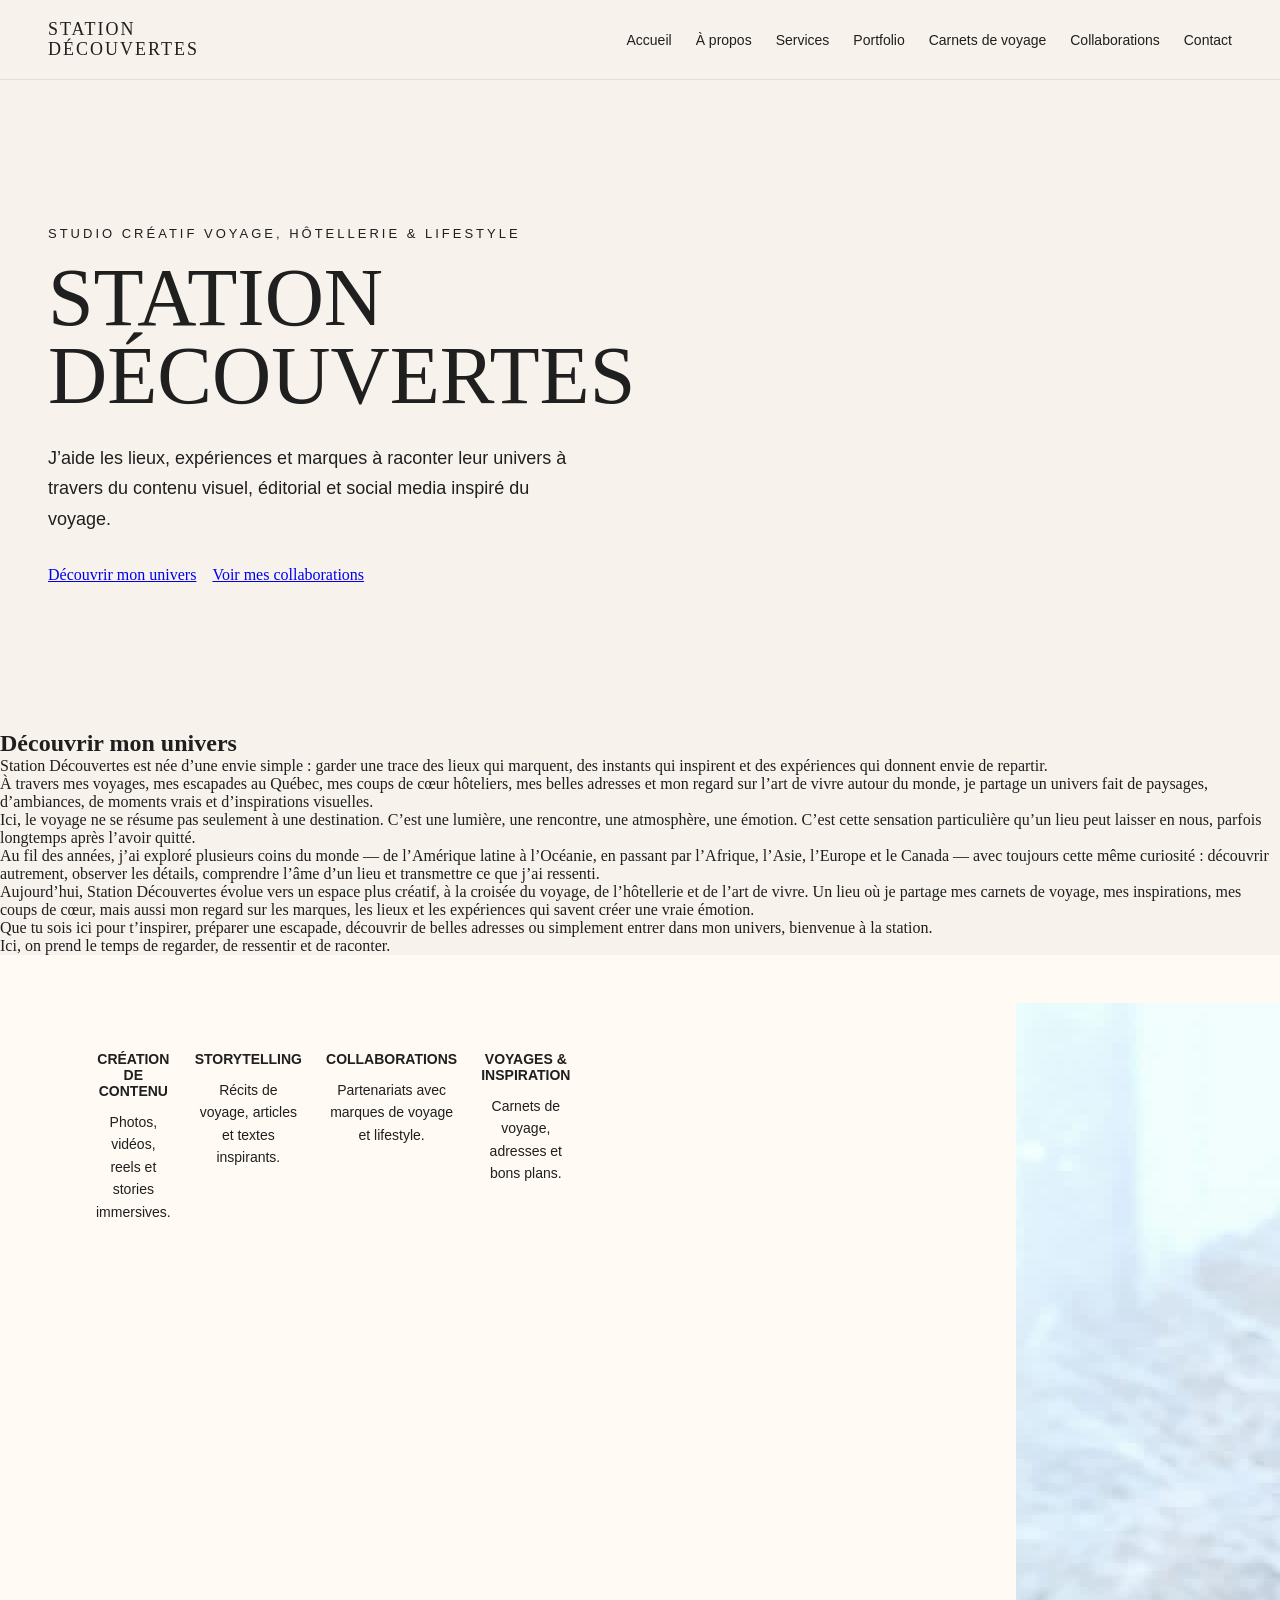
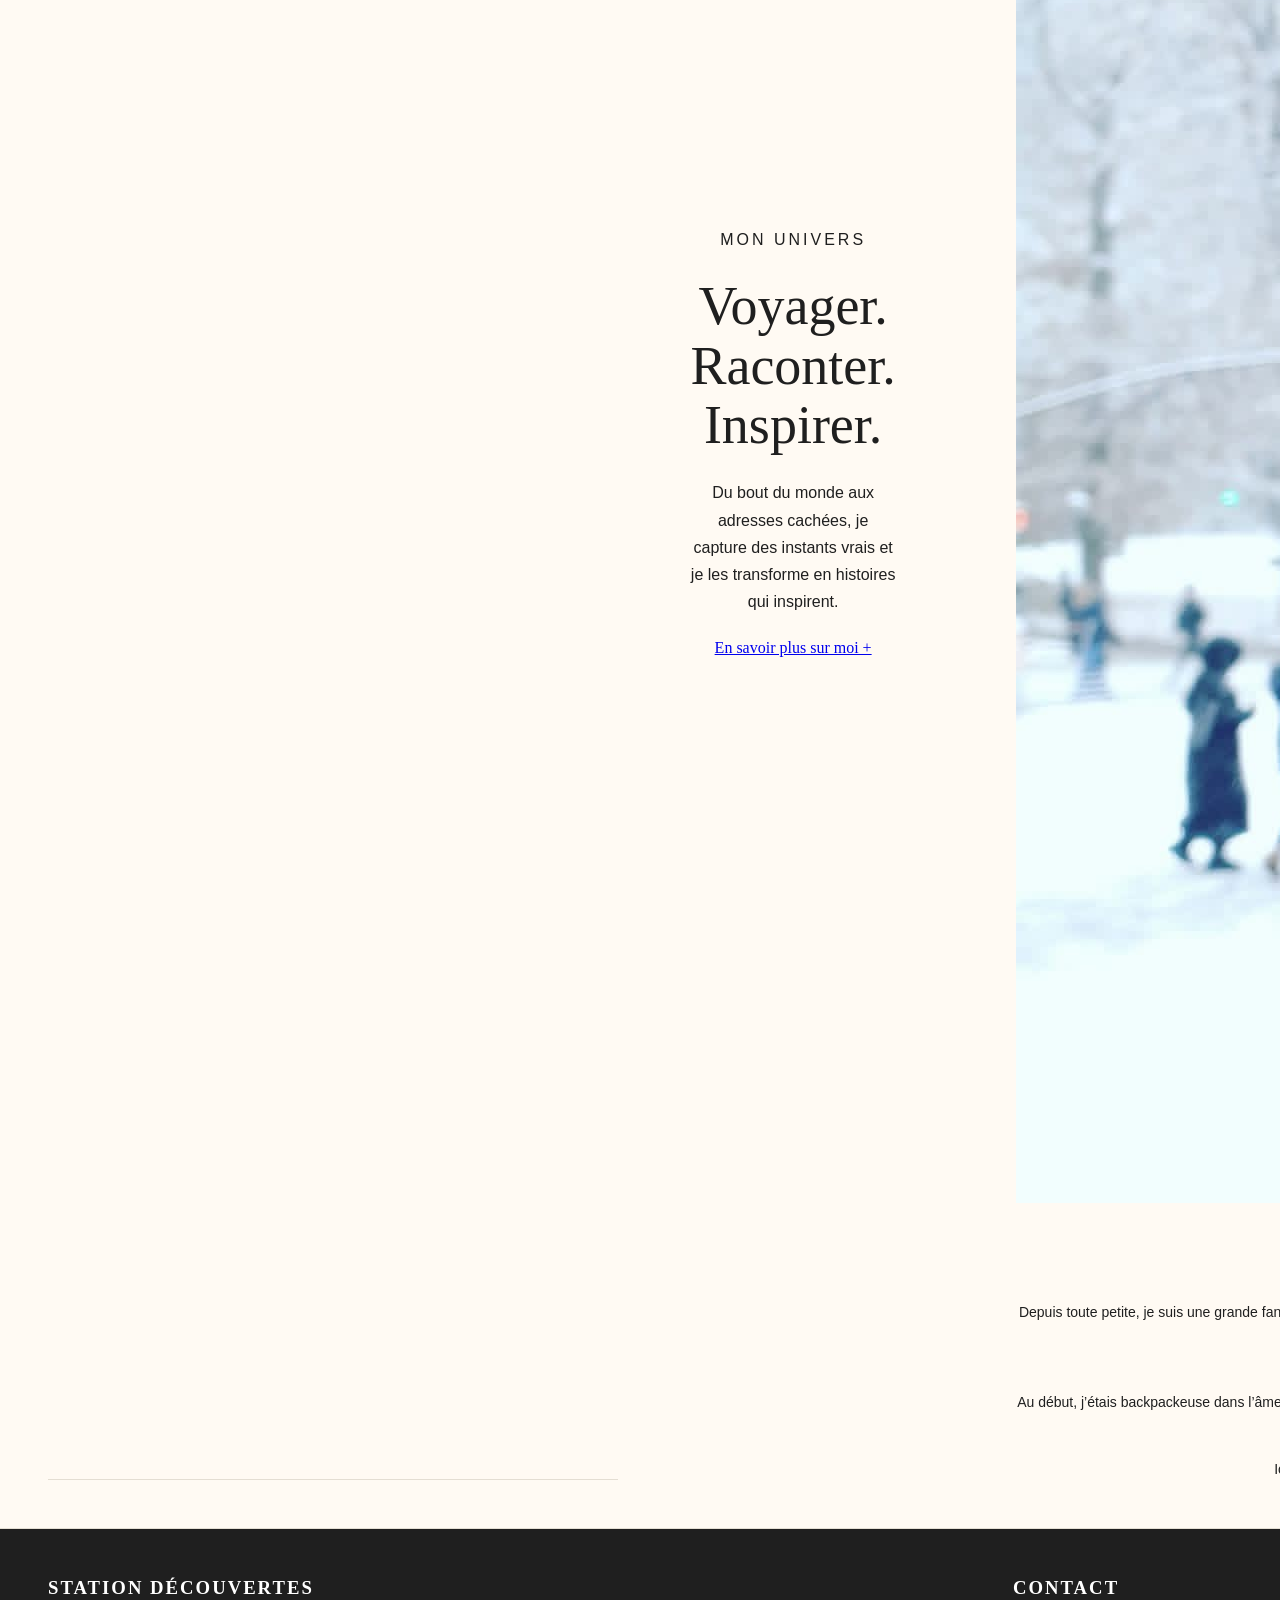
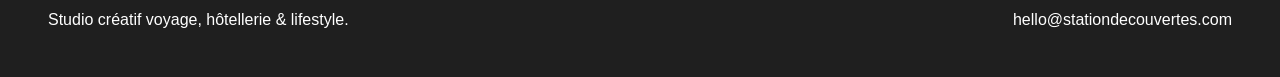
==== index.html @ da82ad8a "Update button link to 'Découvrir mon univers' correctif des boutons Découvrir mon univers" ====
<!DOCTYPE html>
<html lang="fr">
<head>
  <meta charset="UTF-8" />
  <meta name="viewport" content="width=device-width, initial-scale=1.0" />
  <title>Station Découvertes</title>
  <link rel="stylesheet" href="style.css" />
</head>

<body>
  <header class="header">
    <div class="logo">STATION<br>DÉCOUVERTES</div>

    <nav class="nav">
      <a href="#">Accueil</a>
      <a href="#">À propos</a>
      <a href="#">Services</a>
      <a href="#">Portfolio</a>
      <a href="#">Carnets de voyage</a>
      <a href="#">Collaborations</a>
      <a href="#">Contact</a>
    </nav>
  </header>

  <main>
    <section class="hero">
      <div class="hero-text">
        <p class="label">Studio créatif voyage, hôtellerie & lifestyle</p>
        <h1>Station Découvertes</h1>
        <p class="intro">
          J’aide les lieux, expériences et marques à raconter leur univers
          à travers du contenu visuel, éditorial et social media inspiré du voyage.
        </p>

        <div class="buttons">
          <a href="#en-savoir-plus" class="BTN Dark">Découvrir mon univers</a>
          <a href="#collaborations" class="Lumière BTN">Voir mes collaborations</a>
        </div>
      </div>
    </section>
</section>

<section id="univers" class="univers">
  <h2>Découvrir mon univers</h2>

  <p>
    Station Découvertes est née d’une envie simple : garder une trace des lieux qui marquent,
    des instants qui inspirent et des expériences qui donnent envie de repartir.
  </p>

  <p>
    À travers mes voyages, mes escapades au Québec, mes coups de cœur hôteliers, mes belles
    adresses et mon regard sur l’art de vivre autour du monde, je partage un univers fait de
    paysages, d’ambiances, de moments vrais et d’inspirations visuelles.
  </p>

  <p>
    Ici, le voyage ne se résume pas seulement à une destination. C’est une lumière, une rencontre,
    une atmosphère, une émotion. C’est cette sensation particulière qu’un lieu peut laisser en nous,
    parfois longtemps après l’avoir quitté.
  </p>

  <p>
    Au fil des années, j’ai exploré plusieurs coins du monde — de l’Amérique latine à l’Océanie,
    en passant par l’Afrique, l’Asie, l’Europe et le Canada — avec toujours cette même curiosité :
    découvrir autrement, observer les détails, comprendre l’âme d’un lieu et transmettre ce que
    j’ai ressenti.
  </p>

  <p>
    Aujourd’hui, Station Découvertes évolue vers un espace plus créatif, à la croisée du voyage,
    de l’hôtellerie et de l’art de vivre. Un lieu où je partage mes carnets de voyage, mes inspirations,
    mes coups de cœur, mais aussi mon regard sur les marques, les lieux et les expériences qui savent
    créer une vraie émotion.
  </p>

  <p>
    Que tu sois ici pour t’inspirer, préparer une escapade, découvrir de belles adresses ou simplement
    entrer dans mon univers, bienvenue à la station.
  </p>

  <p>
    Ici, on prend le temps de regarder, de ressentir et de raconter.
  </p>
</section>

<section class="icons">
    <section class="icons">
      <div>
        <h3>Création de contenu</h3>
        <p>Photos, vidéos, reels et stories immersives.</p>
      </div>

      <div>
        <h3>Storytelling</h3>
        <p>Récits de voyage, articles et textes inspirants.</p>
      </div>

      <div>
        <h3>Collaborations</h3>
        <p>Partenariats avec marques de voyage et lifestyle.</p>
      </div>

      <div>
        <h3>Voyages & inspiration</h3>
        <p>Carnets de voyage, adresses et bons plans.</p>
      </div>
    </section>

    <section class="about">
      <div class="about-text">
        <p class="label">Mon univers</p>
        <h2>Voyager.<br>Raconter.<br>Inspirer.</h2>
        <p>
          Du bout du monde aux adresses cachées, je capture des instants vrais
          et je les transforme en histoires qui inspirent.
        </p>
        <a href="#en-savoir-plus" class="liaison-textuelle">En savoir plus sur moi +</a>
      </div>

      <div class="about-image"></div>
    </section>
<section id="en-savoir-plus" class="section-en-savoir-plus">
  <div class="contenu-en-savoir-plus">

    <div class="photo-en-savoir-plus">
      <img src="monunivers-srija.jpg" alt="Portrait de Srija">
    </div>

    <div class="texte-en-savoir-plus">
      <h2>En savoir plus sur moi</h2>

    <p>Derrière Station Découvertes, il y a moi : Srija.</p>

    <p>J’ai toujours eu envie de découvrir, de voyager et de rencontrer de nouvelles personnes. Cette curiosité a pris une vraie place dans ma vie avec mon premier grand voyage seule.</p>

    <p>À la base, je voulais partir pour apprendre à parler anglais. Puis, en 2010, j’ai découvert l’existence du PVT. Parmi les pays qui l’offraient, il y avait la Nouvelle-Zélande. Et là, mon choix a été évident.</p>

    <p>Depuis toute petite, je suis une grande fan du Seigneur des Anneaux. J’ai toujours été fascinée par cet univers, son histoire, ses paysages et cette impression d’évasion qu’il procure. Encore aujourd’hui, cette fascination fait partie de moi. Savoir qu’une partie de cet univers avait été tournée en Nouvelle-Zélande a suffi à me convaincre : je voulais partir là-bas.</p>

    <p>Je suis donc partie sans trop me poser de questions, sans vraiment réaliser la distance, ni tout ce que ce voyage allait déclencher.</p>

    <p>C’est à partir de là que ma soif de voyage a réellement commencé.</p>

    <p>Au début, j’étais backpackeuse dans l’âme, à 10 000 %. Je voulais partir loin, bouger, explorer, vivre simplement, rencontrer du monde et découvrir le plus possible. Avec les années, ma façon de voyager a évolué. J’ai commencé à chercher davantage les belles adresses, les hébergements avec du charme, les endroits où bien manger, les lieux qui ont une atmosphère particulière et les expériences qui rendent un voyage encore plus mémorable.</p>

    <p>Station Découvertes est né de cette évolution : l’envie de partager mes voyages, mes coups de cœur, mes bonnes adresses et mon regard sur les lieux que je découvre.</p>

    <p>Ici, je raconte une façon de voyager qui mélange curiosité, authenticité et esthétique — entre l’esprit libre de la backpackeuse que j’étais, et l’envie d’aujourd’hui de découvrir des endroits qui ont du caractère.</p>
 </div>
  </div>
</section>
    <section class="destinations">
      <p class="label center">Destinations à la une</p>

      <div class="cards">
        <article class="card">
          <h3>Marrakech</h3>
          <p>Carnet de voyage</p>
        </article>

        <article class="card">
          <h3>Côte Amalfitaine</h3>
          <p>Guide & bonnes adresses</p>
        </article>

        <article class="card">
          <h3>Cappadoce</h3>
          <p>Expériences & conseils</p>
        </article>

        <article class="card">
          <h3>Bali</h3>
          <p>Lieux & adresses</p>
        </article>
      </div>

      <div class="center">
        <a href="#" class="btn dark">Voir tous les articles</a>
      </div>
    </section>
  </main>

  <footer class="footer">
    <div>
      <h3>Station Découvertes</h3>
      <p>Studio créatif voyage, hôtellerie & lifestyle.</p>
    </div>

    <div>
      <h3>Contact</h3>
      <p>hello@stationdecouvertes.com</p>
    </div>
  </footer>
</body>
</html>
---- style.css ----
* {
  margin: 0;
  padding: 0;
  box-sizing: border-box;
}

body {
  font-family: "Georgia", serif;
  background: #f7f3ec;
  color: #1f1f1f;
}

.header {
  height: 80px;
  padding: 0 48px;
  display: flex;
  justify-content: space-between;
  align-items: center;
  background: #f7f3ec;
  border-bottom: 1px solid #e4ded3;
}

.logo {
  font-size: 18px;
  letter-spacing: 2px;
  line-height: 1.1;
  text-transform: uppercase;
}

.nav {
  display: flex;
  gap: 24px;
  font-family: Arial, sans-serif;
  font-size: 14px;
}

.nav a {
  color: #1f1f1f;
  text-decoration: none;
}

.hero {
  min-height: 650px;
  display: flex;
  align-items: center;
  padding: 80px 48px;
  background:
    linear-gradient(to right, rgba(247,243,236,0.98) 0%, rgba(247,243,236,0.85) 38%, rgba(247,243,236,0.15) 70%),
    url("https://images.unsplash.com/photo-1528127269322-539801943592?auto=format&fit=crop&w=1800&q=80");
  background-size: cover;
  background-position: center;
}

.hero-text {
  max-width: 620px;
}

.label {
  font-family: Arial, sans-serif;
  text-transform: uppercase;
  letter-spacing: 3px;
  font-size: 13px;
  margin-bottom: 18px;
}

h1 {
  font-size: 82px;
  line-height: 0.95;
  font-weight: 400;
  margin-bottom: 28px;
  text-transform: uppercase;
}

.intro {
  font-family: Arial, sans-serif;
  font-size: 18px;
  line-height: 1.7;
  max-width: 520px;
  margin-bottom: 32px;
}

.buttons {
  display: flex;
  gap: 16px;
  flex-wrap: wrap;
}

.btn {
  display: inline-block;
  padding: 16px 28px;
  font-family: Arial, sans-serif;
  font-size: 13px;
  letter-spacing: 1px;
  text-transform: uppercase;
  text-decoration: none;
}

.btn.dark {
  background: #1f1f1f;
  color: white;
}

.btn.light {
  background: #f7f3ec;
  color: #1f1f1f;
  border: 1px solid #1f1f1f;
}

.icons {
  display: grid;
  grid-template-columns: repeat(4, 1fr);
  gap: 24px;
  padding: 48px;
  background: #fffaf3;
  text-align: center;
  border-bottom: 1px solid #e4ded3;
}

.icons h3 {
  font-family: Arial, sans-serif;
  font-size: 14px;
  text-transform: uppercase;
  margin-bottom: 12px;
}

.icons p {
  font-family: Arial, sans-serif;
  font-size: 14px;
  line-height: 1.6;
}

.about {
  display: grid;
  grid-template-columns: 1fr 1.4fr;
  gap: 48px;
  padding: 80px 48px;
  align-items: center;
}

.about h2 {
  font-size: 54px;
  font-weight: 400;
  line-height: 1.1;
  margin-bottom: 24px;
}

.about p {
  font-family: Arial, sans-serif;
  font-size: 16px;
  line-height: 1.7;
  margin-bottom: 24px;
}

.text-link {
  font-family: Arial, sans-serif;
  color: #1f1f1f;
  text-transform: uppercase;
  font-size: 13px;
  letter-spacing: 1px;
}

.about-image {
  min-height: 360px;
  background: url("https://images.unsplash.com/photo-1500530855697-b586d89ba3ee?auto=format&fit=crop&w=1400&q=80");
  background-size: cover;
  background-position: center;
}

.destinations {
  padding: 70px 48px;
  background: #f7f3ec;
}

.center {
  text-align: center;
}

.cards {
  display: grid;
  grid-template-columns: repeat(4, 1fr);
  gap: 22px;
  margin: 30px 0 40px;
}

.card {
  min-height: 220px;
  padding: 24px;
  display: flex;
  flex-direction: column;
  justify-content: end;
  color: white;
  background:
    linear-gradient(to top, rgba(0,0,0,0.55), rgba(0,0,0,0.05)),
    url("https://images.unsplash.com/photo-1516483638261-f4dbaf036963?auto=format&fit=crop&w=800&q=80");
  background-size: cover;
  background-position: center;
}

.card h3 {
  font-family: Arial, sans-serif;
  text-transform: uppercase;
  font-size: 18px;
  margin-bottom: 6px;
}

.card p {
  font-family: Arial, sans-serif;
  font-size: 14px;
}

.footer {
  padding: 48px;
  display: flex;
  justify-content: space-between;
  background: #1f1f1f;
  color: white;
}

.footer h3 {
  text-transform: uppercase;
  letter-spacing: 2px;
  margin-bottom: 12px;
}

.footer p {
  font-family: Arial, sans-serif;
}

@media (max-width: 900px) {
  .header {
    padding: 24px;
    height: auto;
    flex-direction: column;
    gap: 20px;
  }

  .nav {
    flex-wrap: wrap;
    justify-content: center;
  }

  .hero {
    padding: 60px 24px;
  }

  h1 {
    font-size: 52px;
  }

  .icons,
  .about,
  .cards {
    grid-template-columns: 1fr;
  }

  .footer {
    flex-direction: column;
    gap: 24px;
  }

  .univers {
  max-width: 850px;
  margin: 0 auto;
  padding: 80px 24px;
  line-height: 1.8;
}

.univers h2 {
  text-align: center;
  margin-bottom: 32px;
}

.univers p {
  margin-bottom: 22px;
  font-size: 1.05rem;
}

.univers p:last-child {
  margin-bottom: 0;
  font-weight: 500;
}
  .section-en-savoir-plus {
  padding: 80px 10%;
  background-color: #f8f3ec;
}

.contenu-en-savoir-plus {
  max-width: 1100px;
  margin: 0 auto;
  display: flex;
  align-items: center;
  gap: 50px;
}

.photo-en-savoir-plus {
  flex: 1;
}

.photo-en-savoir-plus img {
  width: 100%;
  max-width: 380px;
  border-radius: 24px;
  object-fit: cover;
  display: block;
}

.texte-en-savoir-plus {
  flex: 2;
}

.texte-en-savoir-plus h2 {
  margin-bottom: 30px;
  font-size: 2rem;
}

.texte-en-savoir-plus p {
  margin-bottom: 18px;
  line-height: 1.8;
}

/* Version téléphone */
@media (max-width: 768px) {
  .contenu-en-savoir-plus {
    flex-direction: column;
    align-items: flex-start;
  }

  .photo-en-savoir-plus img {
    max-width: 100%;
  }
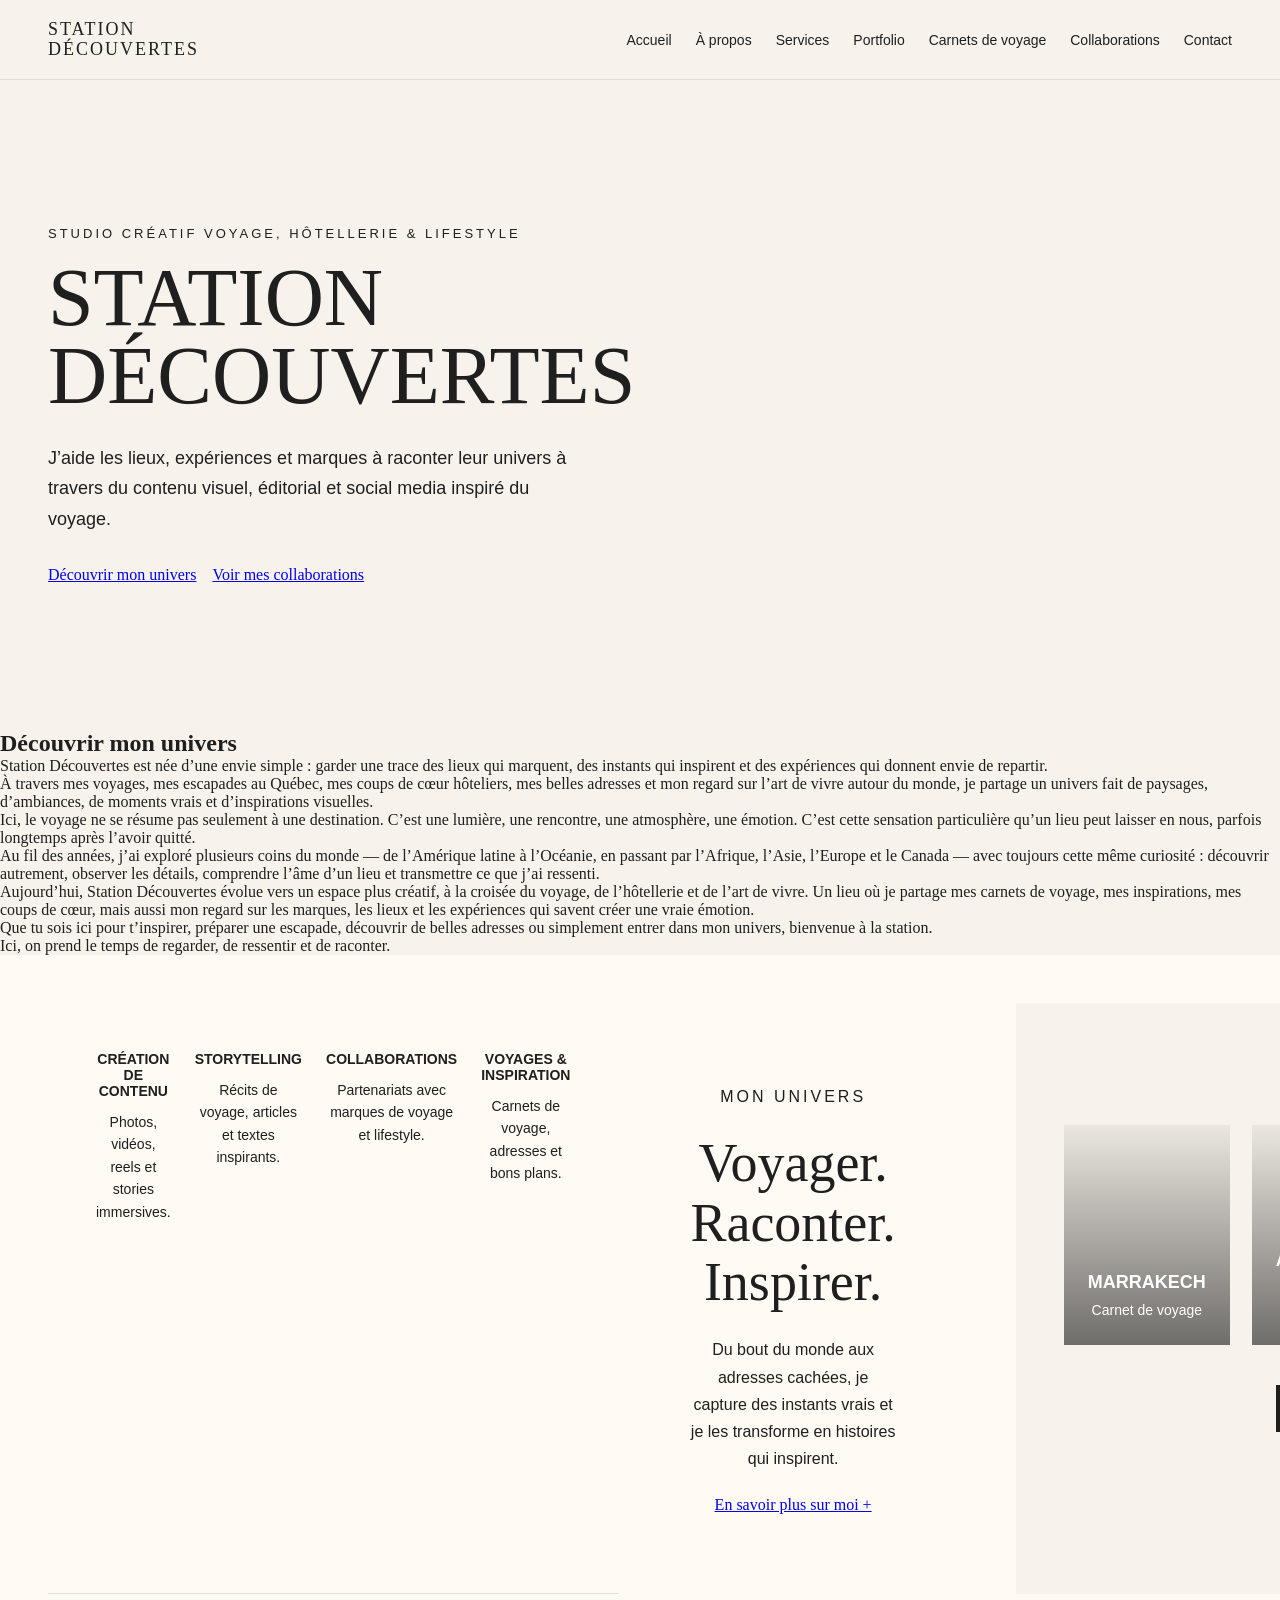
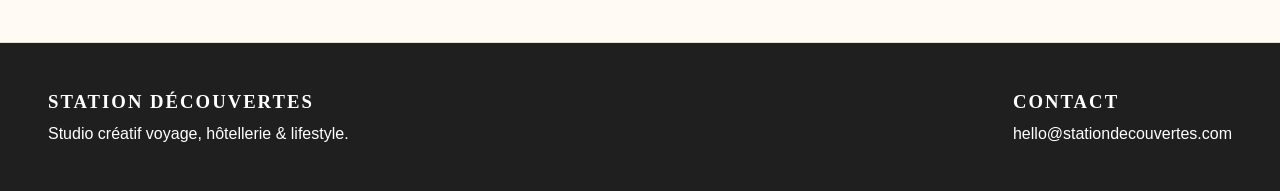
==== commit c8d65372: "Update index.html Réparation section en savoir plus sur moi" ====
--- a/index.html
+++ b/index.html
@@ -115,41 +115,12 @@
           Du bout du monde aux adresses cachées, je capture des instants vrais
           et je les transforme en histoires qui inspirent.
         </p>
-        <a href="#en-savoir-plus" class="liaison-textuelle">En savoir plus sur moi +</a>
+        <a href="en-savoir-plus.html" class="liaison-textuelle">En savoir plus sur moi +</a>
       </div>
 
       <div class="about-image"></div>
     </section>
-<section id="en-savoir-plus" class="section-en-savoir-plus">
-  <div class="contenu-en-savoir-plus">
 
-    <div class="photo-en-savoir-plus">
-      <img src="monunivers-srija.jpg" alt="Portrait de Srija">
-    </div>
-
-    <div class="texte-en-savoir-plus">
-      <h2>En savoir plus sur moi</h2>
-
-    <p>Derrière Station Découvertes, il y a moi : Srija.</p>
-
-    <p>J’ai toujours eu envie de découvrir, de voyager et de rencontrer de nouvelles personnes. Cette curiosité a pris une vraie place dans ma vie avec mon premier grand voyage seule.</p>
-
-    <p>À la base, je voulais partir pour apprendre à parler anglais. Puis, en 2010, j’ai découvert l’existence du PVT. Parmi les pays qui l’offraient, il y avait la Nouvelle-Zélande. Et là, mon choix a été évident.</p>
-
-    <p>Depuis toute petite, je suis une grande fan du Seigneur des Anneaux. J’ai toujours été fascinée par cet univers, son histoire, ses paysages et cette impression d’évasion qu’il procure. Encore aujourd’hui, cette fascination fait partie de moi. Savoir qu’une partie de cet univers avait été tournée en Nouvelle-Zélande a suffi à me convaincre : je voulais partir là-bas.</p>
-
-    <p>Je suis donc partie sans trop me poser de questions, sans vraiment réaliser la distance, ni tout ce que ce voyage allait déclencher.</p>
-
-    <p>C’est à partir de là que ma soif de voyage a réellement commencé.</p>
-
-    <p>Au début, j’étais backpackeuse dans l’âme, à 10 000 %. Je voulais partir loin, bouger, explorer, vivre simplement, rencontrer du monde et découvrir le plus possible. Avec les années, ma façon de voyager a évolué. J’ai commencé à chercher davantage les belles adresses, les hébergements avec du charme, les endroits où bien manger, les lieux qui ont une atmosphère particulière et les expériences qui rendent un voyage encore plus mémorable.</p>
-
-    <p>Station Découvertes est né de cette évolution : l’envie de partager mes voyages, mes coups de cœur, mes bonnes adresses et mon regard sur les lieux que je découvre.</p>
-
-    <p>Ici, je raconte une façon de voyager qui mélange curiosité, authenticité et esthétique — entre l’esprit libre de la backpackeuse que j’étais, et l’envie d’aujourd’hui de découvrir des endroits qui ont du caractère.</p>
- </div>
-  </div>
-</section>
     <section class="destinations">
       <p class="label center">Destinations à la une</p>
 
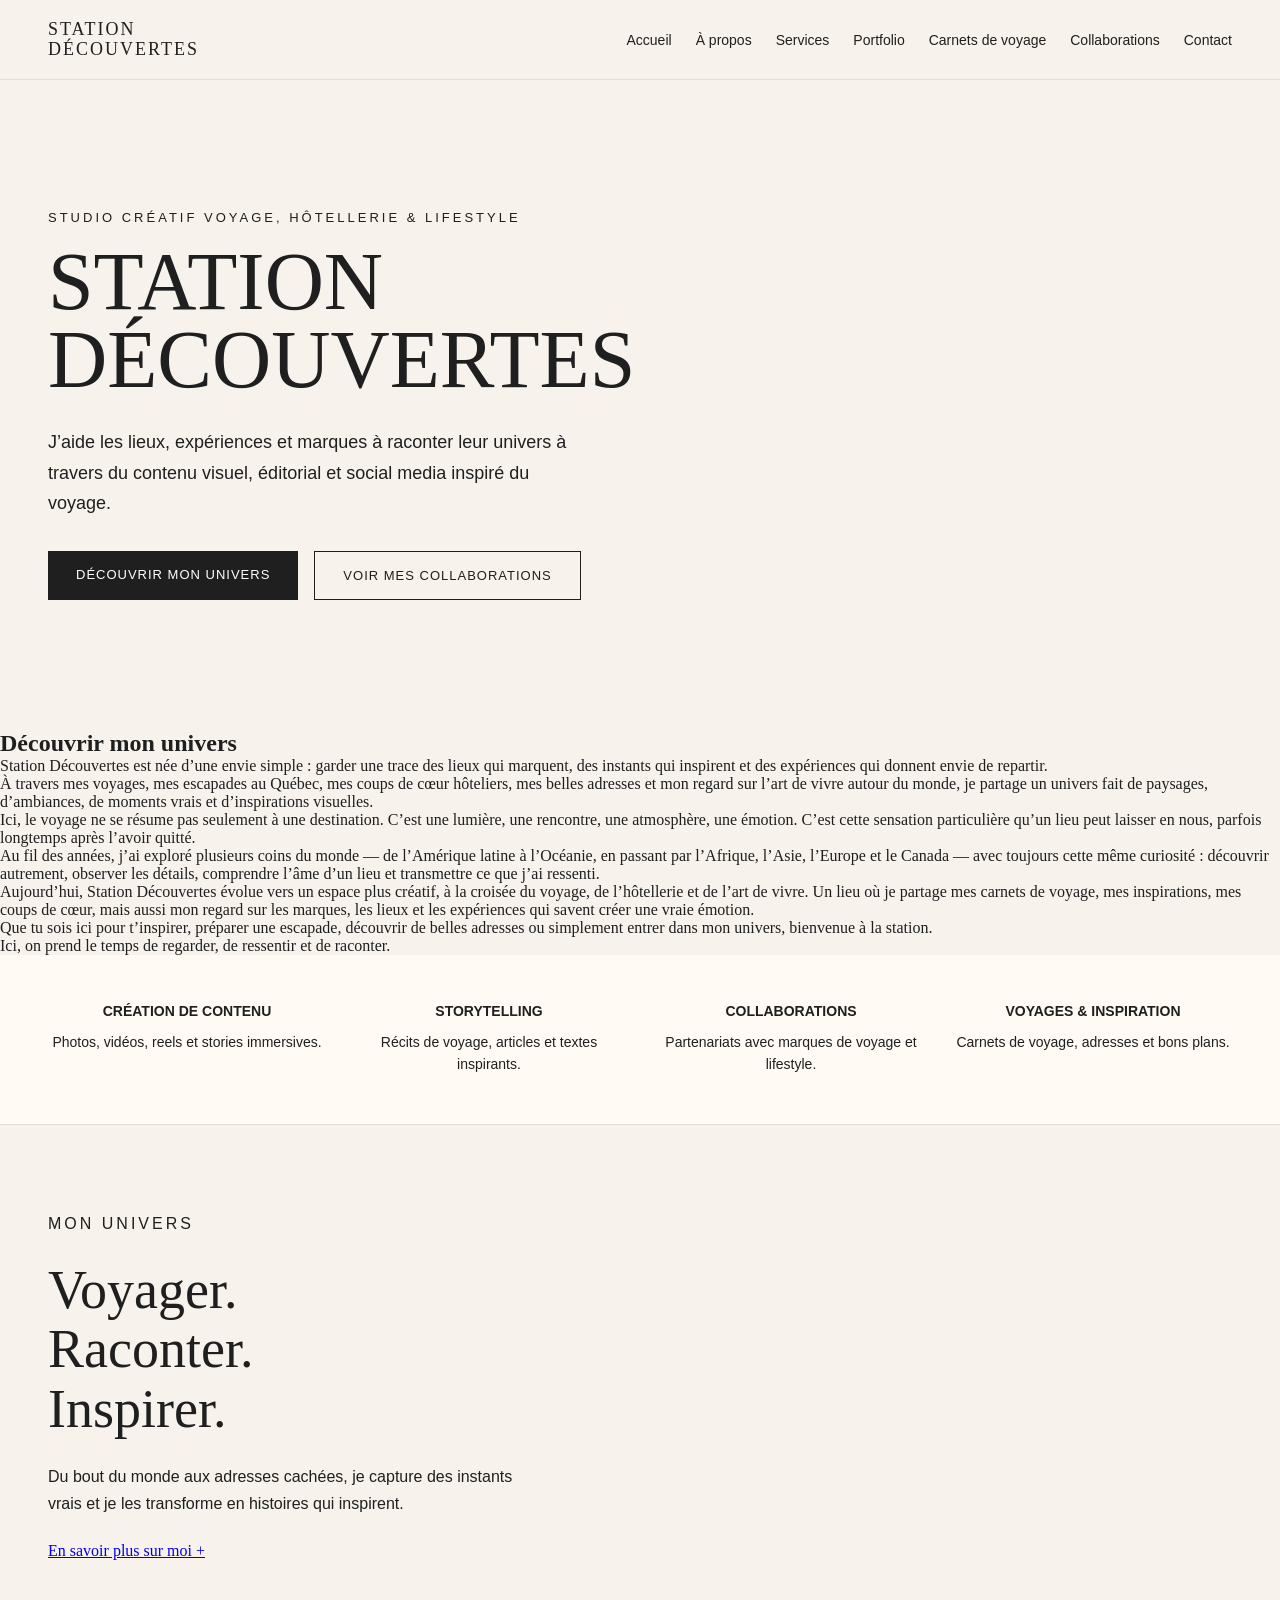
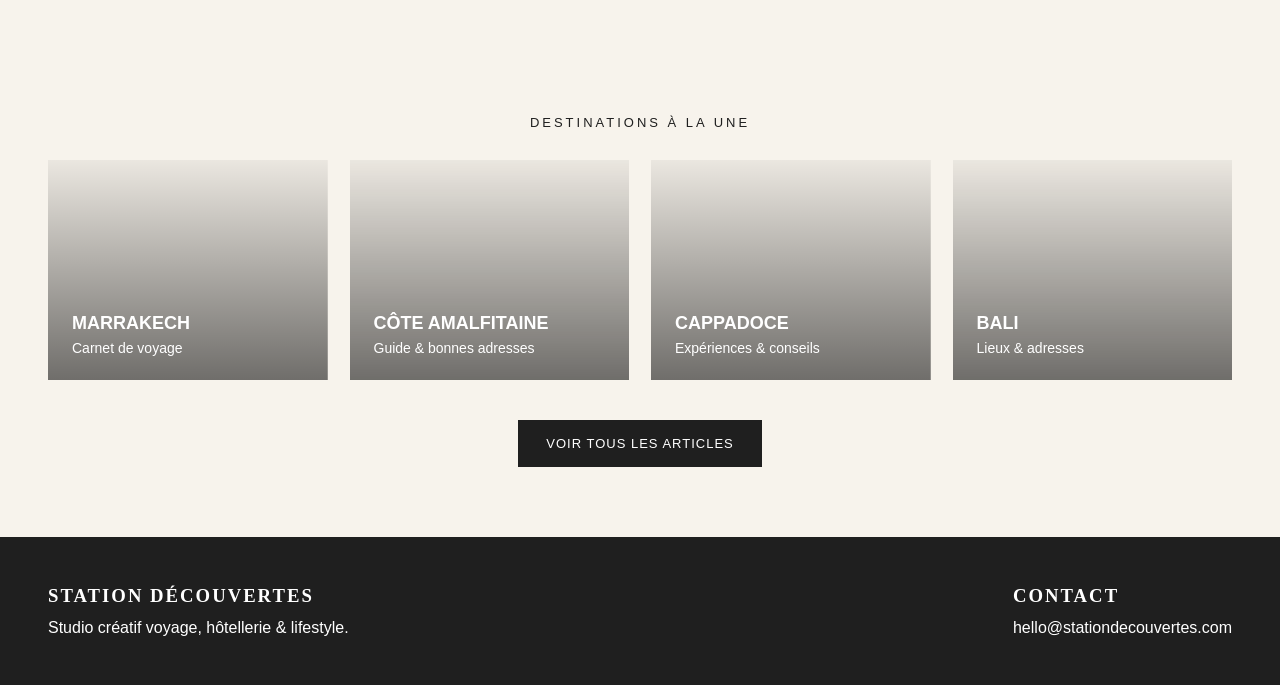
==== commit 3f2b6ecd: "Update index.html Correction de tout l'index" ====
--- a/index.html
+++ b/index.html
@@ -13,11 +13,11 @@
 
     <nav class="nav">
       <a href="#">Accueil</a>
-      <a href="#">À propos</a>
+      <a href="#univers">À propos</a>
       <a href="#">Services</a>
       <a href="#">Portfolio</a>
       <a href="#">Carnets de voyage</a>
-      <a href="#">Collaborations</a>
+      <a href="#collaborations">Collaborations</a>
       <a href="#">Contact</a>
     </nav>
   </header>
@@ -33,59 +33,57 @@
         </p>
 
         <div class="buttons">
-          <a href="#en-savoir-plus" class="BTN Dark">Découvrir mon univers</a>
-          <a href="#collaborations" class="Lumière BTN">Voir mes collaborations</a>
+          <a href="#univers" class="btn dark">Découvrir mon univers</a>
+          <a href="#collaborations" class="btn light">Voir mes collaborations</a>
         </div>
       </div>
     </section>
-</section>
 
-<section id="univers" class="univers">
-  <h2>Découvrir mon univers</h2>
+    <section id="univers" class="univers">
+      <h2>Découvrir mon univers</h2>
 
-  <p>
-    Station Découvertes est née d’une envie simple : garder une trace des lieux qui marquent,
-    des instants qui inspirent et des expériences qui donnent envie de repartir.
-  </p>
+      <p>
+        Station Découvertes est née d’une envie simple : garder une trace des lieux qui marquent,
+        des instants qui inspirent et des expériences qui donnent envie de repartir.
+      </p>
 
-  <p>
-    À travers mes voyages, mes escapades au Québec, mes coups de cœur hôteliers, mes belles
-    adresses et mon regard sur l’art de vivre autour du monde, je partage un univers fait de
-    paysages, d’ambiances, de moments vrais et d’inspirations visuelles.
-  </p>
+      <p>
+        À travers mes voyages, mes escapades au Québec, mes coups de cœur hôteliers, mes belles
+        adresses et mon regard sur l’art de vivre autour du monde, je partage un univers fait de
+        paysages, d’ambiances, de moments vrais et d’inspirations visuelles.
+      </p>
 
-  <p>
-    Ici, le voyage ne se résume pas seulement à une destination. C’est une lumière, une rencontre,
-    une atmosphère, une émotion. C’est cette sensation particulière qu’un lieu peut laisser en nous,
-    parfois longtemps après l’avoir quitté.
-  </p>
+      <p>
+        Ici, le voyage ne se résume pas seulement à une destination. C’est une lumière, une rencontre,
+        une atmosphère, une émotion. C’est cette sensation particulière qu’un lieu peut laisser en nous,
+        parfois longtemps après l’avoir quitté.
+      </p>
 
-  <p>
-    Au fil des années, j’ai exploré plusieurs coins du monde — de l’Amérique latine à l’Océanie,
-    en passant par l’Afrique, l’Asie, l’Europe et le Canada — avec toujours cette même curiosité :
-    découvrir autrement, observer les détails, comprendre l’âme d’un lieu et transmettre ce que
-    j’ai ressenti.
-  </p>
+      <p>
+        Au fil des années, j’ai exploré plusieurs coins du monde — de l’Amérique latine à l’Océanie,
+        en passant par l’Afrique, l’Asie, l’Europe et le Canada — avec toujours cette même curiosité :
+        découvrir autrement, observer les détails, comprendre l’âme d’un lieu et transmettre ce que
+        j’ai ressenti.
+      </p>
 
-  <p>
-    Aujourd’hui, Station Découvertes évolue vers un espace plus créatif, à la croisée du voyage,
-    de l’hôtellerie et de l’art de vivre. Un lieu où je partage mes carnets de voyage, mes inspirations,
-    mes coups de cœur, mais aussi mon regard sur les marques, les lieux et les expériences qui savent
-    créer une vraie émotion.
-  </p>
+      <p>
+        Aujourd’hui, Station Découvertes évolue vers un espace plus créatif, à la croisée du voyage,
+        de l’hôtellerie et de l’art de vivre. Un lieu où je partage mes carnets de voyage, mes inspirations,
+        mes coups de cœur, mais aussi mon regard sur les marques, les lieux et les expériences qui savent
+        créer une vraie émotion.
+      </p>
 
-  <p>
-    Que tu sois ici pour t’inspirer, préparer une escapade, découvrir de belles adresses ou simplement
-    entrer dans mon univers, bienvenue à la station.
-  </p>
+      <p>
+        Que tu sois ici pour t’inspirer, préparer une escapade, découvrir de belles adresses ou simplement
+        entrer dans mon univers, bienvenue à la station.
+      </p>
 
-  <p>
-    Ici, on prend le temps de regarder, de ressentir et de raconter.
-  </p>
-</section>
+      <p>
+        Ici, on prend le temps de regarder, de ressentir et de raconter.
+      </p>
+    </section>
 
-<section class="icons">
-    <section class="icons">
+    <section id="collaborations" class="icons">
       <div>
         <h3>Création de contenu</h3>
         <p>Photos, vidéos, reels et stories immersives.</p>
--- a/style.css
+++ b/style.css
@@ -279,7 +279,7 @@
   margin-bottom: 0;
   font-weight: 500;
 }
-  .section-en-savoir-plus {
+ .section-en-savoir-plus {
   padding: 80px 10%;
   background-color: #f8f3ec;
 }
@@ -293,24 +293,26 @@
 }
 
 .photo-en-savoir-plus {
+  flex: 0 0 280px;
+  display: flex;
+  justify-content: center;
+}
+
+.photo-en-savoir-plus img {
+  width: 280px;
+  height: 380px;
+  object-fit: cover;
+  border-radius: 24px;
+  display: block;
+}
+
+.texte-en-savoir-plus {
   flex: 1;
 }
 
-.photo-en-savoir-plus img {
-  width: 100%;
-  max-width: 380px;
-  border-radius: 24px;
-  object-fit: cover;
-  display: block;
-}
-
-.texte-en-savoir-plus {
-  flex: 2;
-}
-
-.texte-en-savoir-plus h2 {
+.texte-en-savoir-plus h1 {
   margin-bottom: 30px;
-  font-size: 2rem;
+  font-size: 2.4rem;
 }
 
 .texte-en-savoir-plus p {
@@ -320,12 +322,29 @@
 
 /* Version téléphone */
 @media (max-width: 768px) {
+  .section-en-savoir-plus {
+    padding: 60px 8%;
+  }
+
   .contenu-en-savoir-plus {
     flex-direction: column;
-    align-items: flex-start;
+    align-items: center;
+    gap: 30px;
+  }
+
+  .photo-en-savoir-plus {
+    flex: none;
+    width: 100%;
   }
 
   .photo-en-savoir-plus img {
-    max-width: 100%;
-  }
-
+    width: 100%;
+    max-width: 280px;
+    height: 360px;
+  }
+
+  .texte-en-savoir-plus {
+    width: 100%;
+  }
+}
+
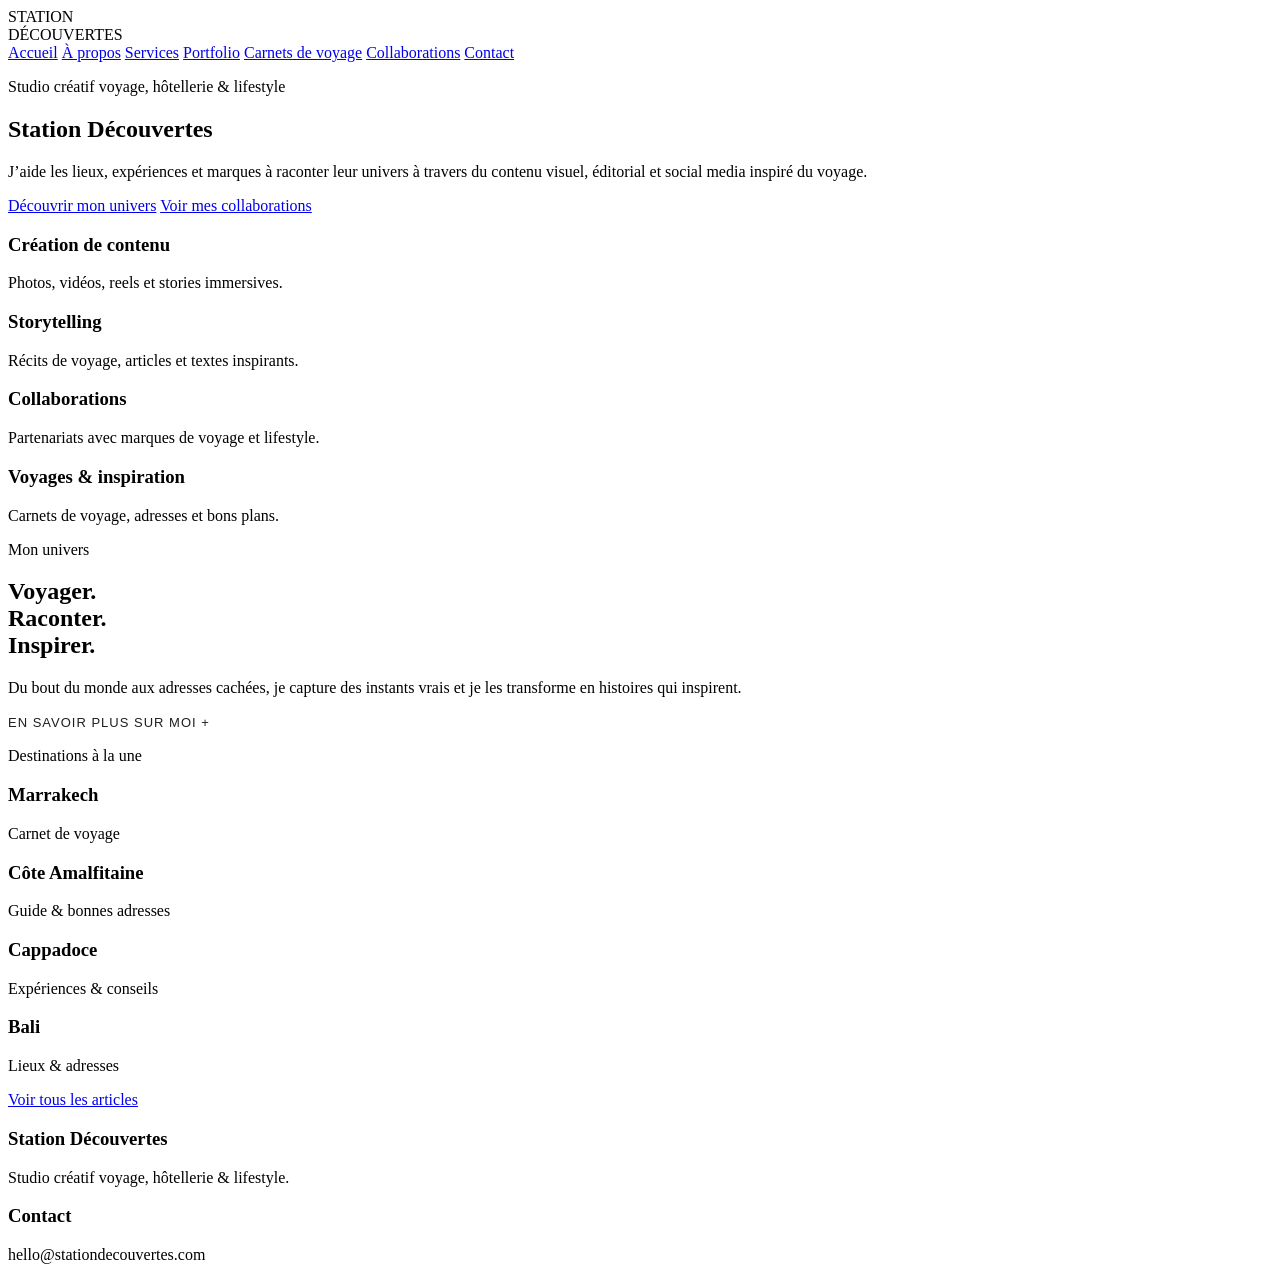
==== commit 30a80f45: "Refactor navigation and hero section content refonte de l'index suie à l'ajout de la page mon univer" ====
--- a/index.html
+++ b/index.html
@@ -12,13 +12,13 @@
     <div class="logo">STATION<br>DÉCOUVERTES</div>
 
     <nav class="nav">
-      <a href="#">Accueil</a>
-      <a href="#univers">À propos</a>
+      <a href="index.html">Accueil</a>
+      <a href="univers.html">À propos</a>
       <a href="#">Services</a>
       <a href="#">Portfolio</a>
       <a href="#">Carnets de voyage</a>
       <a href="#collaborations">Collaborations</a>
-      <a href="#">Contact</a>
+      <a href="#contact">Contact</a>
     </nav>
   </header>
 
@@ -27,60 +27,17 @@
       <div class="hero-text">
         <p class="label">Studio créatif voyage, hôtellerie & lifestyle</p>
         <h1>Station Découvertes</h1>
+
         <p class="intro">
           J’aide les lieux, expériences et marques à raconter leur univers
           à travers du contenu visuel, éditorial et social media inspiré du voyage.
         </p>
 
         <div class="buttons">
-          <a href="#univers" class="btn dark">Découvrir mon univers</a>
+          <a href="univers.html" class="btn dark">Découvrir mon univers</a>
           <a href="#collaborations" class="btn light">Voir mes collaborations</a>
         </div>
       </div>
-    </section>
-
-    <section id="univers" class="univers">
-      <h2>Découvrir mon univers</h2>
-
-      <p>
-        Station Découvertes est née d’une envie simple : garder une trace des lieux qui marquent,
-        des instants qui inspirent et des expériences qui donnent envie de repartir.
-      </p>
-
-      <p>
-        À travers mes voyages, mes escapades au Québec, mes coups de cœur hôteliers, mes belles
-        adresses et mon regard sur l’art de vivre autour du monde, je partage un univers fait de
-        paysages, d’ambiances, de moments vrais et d’inspirations visuelles.
-      </p>
-
-      <p>
-        Ici, le voyage ne se résume pas seulement à une destination. C’est une lumière, une rencontre,
-        une atmosphère, une émotion. C’est cette sensation particulière qu’un lieu peut laisser en nous,
-        parfois longtemps après l’avoir quitté.
-      </p>
-
-      <p>
-        Au fil des années, j’ai exploré plusieurs coins du monde — de l’Amérique latine à l’Océanie,
-        en passant par l’Afrique, l’Asie, l’Europe et le Canada — avec toujours cette même curiosité :
-        découvrir autrement, observer les détails, comprendre l’âme d’un lieu et transmettre ce que
-        j’ai ressenti.
-      </p>
-
-      <p>
-        Aujourd’hui, Station Découvertes évolue vers un espace plus créatif, à la croisée du voyage,
-        de l’hôtellerie et de l’art de vivre. Un lieu où je partage mes carnets de voyage, mes inspirations,
-        mes coups de cœur, mais aussi mon regard sur les marques, les lieux et les expériences qui savent
-        créer une vraie émotion.
-      </p>
-
-      <p>
-        Que tu sois ici pour t’inspirer, préparer une escapade, découvrir de belles adresses ou simplement
-        entrer dans mon univers, bienvenue à la station.
-      </p>
-
-      <p>
-        Ici, on prend le temps de regarder, de ressentir et de raconter.
-      </p>
     </section>
 
     <section id="collaborations" class="icons">
@@ -109,10 +66,12 @@
       <div class="about-text">
         <p class="label">Mon univers</p>
         <h2>Voyager.<br>Raconter.<br>Inspirer.</h2>
+
         <p>
           Du bout du monde aux adresses cachées, je capture des instants vrais
           et je les transforme en histoires qui inspirent.
         </p>
+
         <a href="en-savoir-plus.html" class="liaison-textuelle">En savoir plus sur moi +</a>
       </div>
 
@@ -150,7 +109,7 @@
     </section>
   </main>
 
-  <footer class="footer">
+  <footer id="contact" class="footer">
     <div>
       <h3>Station Découvertes</h3>
       <p>Studio créatif voyage, hôtellerie & lifestyle.</p>
--- a/style.css
+++ b/style.css
@@ -1,264 +1,4 @@
-* {
-  margin: 0;
-  padding: 0;
-  box-sizing: border-box;
-}
-
-body {
-  font-family: "Georgia", serif;
-  background: #f7f3ec;
-  color: #1f1f1f;
-}
-
-.header {
-  height: 80px;
-  padding: 0 48px;
-  display: flex;
-  justify-content: space-between;
-  align-items: center;
-  background: #f7f3ec;
-  border-bottom: 1px solid #e4ded3;
-}
-
-.logo {
-  font-size: 18px;
-  letter-spacing: 2px;
-  line-height: 1.1;
-  text-transform: uppercase;
-}
-
-.nav {
-  display: flex;
-  gap: 24px;
-  font-family: Arial, sans-serif;
-  font-size: 14px;
-}
-
-.nav a {
-  color: #1f1f1f;
-  text-decoration: none;
-}
-
-.hero {
-  min-height: 650px;
-  display: flex;
-  align-items: center;
-  padding: 80px 48px;
-  background:
-    linear-gradient(to right, rgba(247,243,236,0.98) 0%, rgba(247,243,236,0.85) 38%, rgba(247,243,236,0.15) 70%),
-    url("https://images.unsplash.com/photo-1528127269322-539801943592?auto=format&fit=crop&w=1800&q=80");
-  background-size: cover;
-  background-position: center;
-}
-
-.hero-text {
-  max-width: 620px;
-}
-
-.label {
-  font-family: Arial, sans-serif;
-  text-transform: uppercase;
-  letter-spacing: 3px;
-  font-size: 13px;
-  margin-bottom: 18px;
-}
-
-h1 {
-  font-size: 82px;
-  line-height: 0.95;
-  font-weight: 400;
-  margin-bottom: 28px;
-  text-transform: uppercase;
-}
-
-.intro {
-  font-family: Arial, sans-serif;
-  font-size: 18px;
-  line-height: 1.7;
-  max-width: 520px;
-  margin-bottom: 32px;
-}
-
-.buttons {
-  display: flex;
-  gap: 16px;
-  flex-wrap: wrap;
-}
-
-.btn {
-  display: inline-block;
-  padding: 16px 28px;
-  font-family: Arial, sans-serif;
-  font-size: 13px;
-  letter-spacing: 1px;
-  text-transform: uppercase;
-  text-decoration: none;
-}
-
-.btn.dark {
-  background: #1f1f1f;
-  color: white;
-}
-
-.btn.light {
-  background: #f7f3ec;
-  color: #1f1f1f;
-  border: 1px solid #1f1f1f;
-}
-
-.icons {
-  display: grid;
-  grid-template-columns: repeat(4, 1fr);
-  gap: 24px;
-  padding: 48px;
-  background: #fffaf3;
-  text-align: center;
-  border-bottom: 1px solid #e4ded3;
-}
-
-.icons h3 {
-  font-family: Arial, sans-serif;
-  font-size: 14px;
-  text-transform: uppercase;
-  margin-bottom: 12px;
-}
-
-.icons p {
-  font-family: Arial, sans-serif;
-  font-size: 14px;
-  line-height: 1.6;
-}
-
-.about {
-  display: grid;
-  grid-template-columns: 1fr 1.4fr;
-  gap: 48px;
-  padding: 80px 48px;
-  align-items: center;
-}
-
-.about h2 {
-  font-size: 54px;
-  font-weight: 400;
-  line-height: 1.1;
-  margin-bottom: 24px;
-}
-
-.about p {
-  font-family: Arial, sans-serif;
-  font-size: 16px;
-  line-height: 1.7;
-  margin-bottom: 24px;
-}
-
-.text-link {
-  font-family: Arial, sans-serif;
-  color: #1f1f1f;
-  text-transform: uppercase;
-  font-size: 13px;
-  letter-spacing: 1px;
-}
-
-.about-image {
-  min-height: 360px;
-  background: url("https://images.unsplash.com/photo-1500530855697-b586d89ba3ee?auto=format&fit=crop&w=1400&q=80");
-  background-size: cover;
-  background-position: center;
-}
-
-.destinations {
-  padding: 70px 48px;
-  background: #f7f3ec;
-}
-
-.center {
-  text-align: center;
-}
-
-.cards {
-  display: grid;
-  grid-template-columns: repeat(4, 1fr);
-  gap: 22px;
-  margin: 30px 0 40px;
-}
-
-.card {
-  min-height: 220px;
-  padding: 24px;
-  display: flex;
-  flex-direction: column;
-  justify-content: end;
-  color: white;
-  background:
-    linear-gradient(to top, rgba(0,0,0,0.55), rgba(0,0,0,0.05)),
-    url("https://images.unsplash.com/photo-1516483638261-f4dbaf036963?auto=format&fit=crop&w=800&q=80");
-  background-size: cover;
-  background-position: center;
-}
-
-.card h3 {
-  font-family: Arial, sans-serif;
-  text-transform: uppercase;
-  font-size: 18px;
-  margin-bottom: 6px;
-}
-
-.card p {
-  font-family: Arial, sans-serif;
-  font-size: 14px;
-}
-
-.footer {
-  padding: 48px;
-  display: flex;
-  justify-content: space-between;
-  background: #1f1f1f;
-  color: white;
-}
-
-.footer h3 {
-  text-transform: uppercase;
-  letter-spacing: 2px;
-  margin-bottom: 12px;
-}
-
-.footer p {
-  font-family: Arial, sans-serif;
-}
-
-@media (max-width: 900px) {
-  .header {
-    padding: 24px;
-    height: auto;
-    flex-direction: column;
-    gap: 20px;
-  }
-
-  .nav {
-    flex-wrap: wrap;
-    justify-content: center;
-  }
-
-  .hero {
-    padding: 60px 24px;
-  }
-
-  h1 {
-    font-size: 52px;
-  }
-
-  .icons,
-  .about,
-  .cards {
-    grid-template-columns: 1fr;
-  }
-
-  .footer {
-    flex-direction: column;
-    gap: 24px;
-  }
-
-  .univers {
+.univers {
   max-width: 850px;
   margin: 0 auto;
   padding: 80px 24px;
@@ -279,7 +19,19 @@
   margin-bottom: 0;
   font-weight: 500;
 }
- .section-en-savoir-plus {
+
+/* Lien texte */
+.liaison-textuelle {
+  font-family: Arial, sans-serif;
+  color: #1f1f1f;
+  text-transform: uppercase;
+  font-size: 13px;
+  letter-spacing: 1px;
+  text-decoration: none;
+}
+
+/* Page En savoir plus sur moi */
+.section-en-savoir-plus {
   padding: 80px 10%;
   background-color: #f8f3ec;
 }
@@ -320,6 +72,40 @@
   line-height: 1.8;
 }
 
+/* Version tablette */
+@media (max-width: 900px) {
+  .header {
+    padding: 24px;
+    height: auto;
+    flex-direction: column;
+    gap: 20px;
+  }
+
+  .nav {
+    flex-wrap: wrap;
+    justify-content: center;
+  }
+
+  .hero {
+    padding: 60px 24px;
+  }
+
+  h1 {
+    font-size: 52px;
+  }
+
+  .icons,
+  .about,
+  .cards {
+    grid-template-columns: 1fr;
+  }
+
+  .footer {
+    flex-direction: column;
+    gap: 24px;
+  }
+}
+
 /* Version téléphone */
 @media (max-width: 768px) {
   .section-en-savoir-plus {
@@ -346,5 +132,8 @@
   .texte-en-savoir-plus {
     width: 100%;
   }
+
+  .texte-en-savoir-plus h1 {
+    font-size: 2rem;
+  }
 }
-
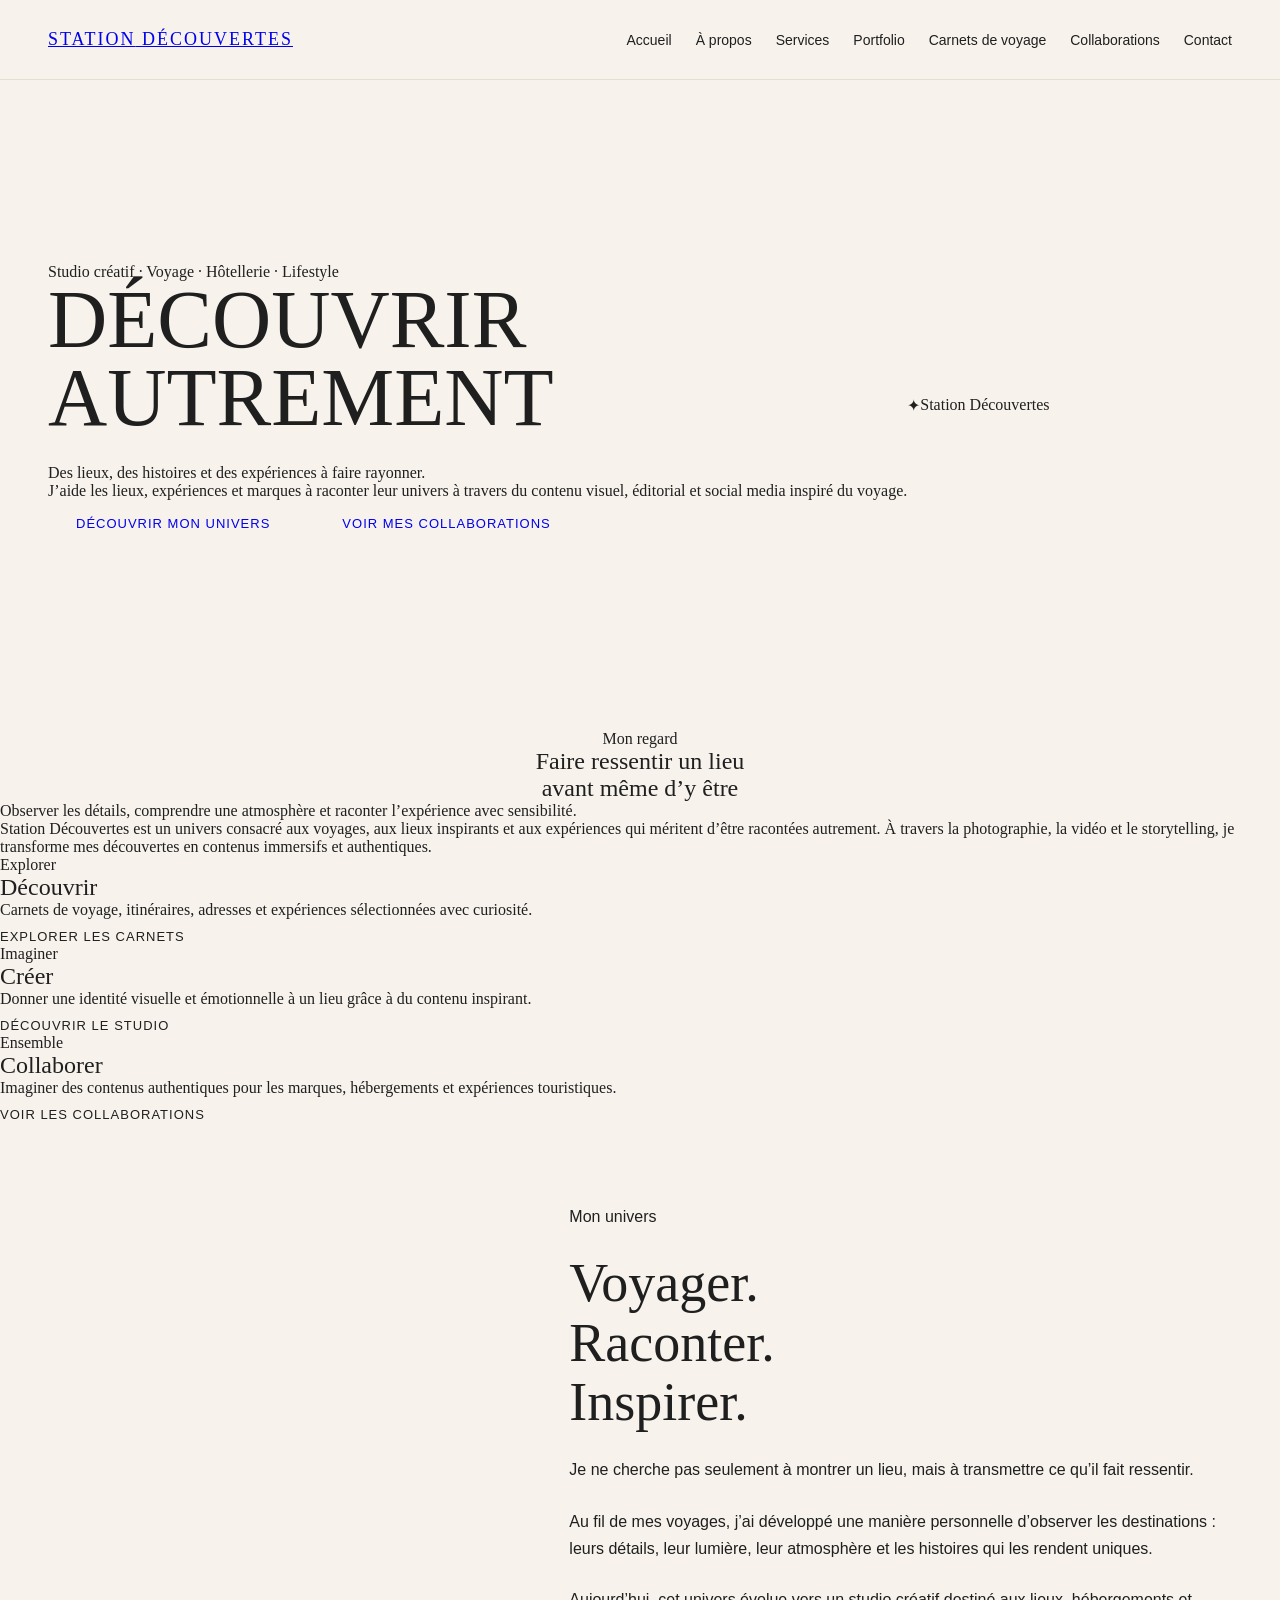
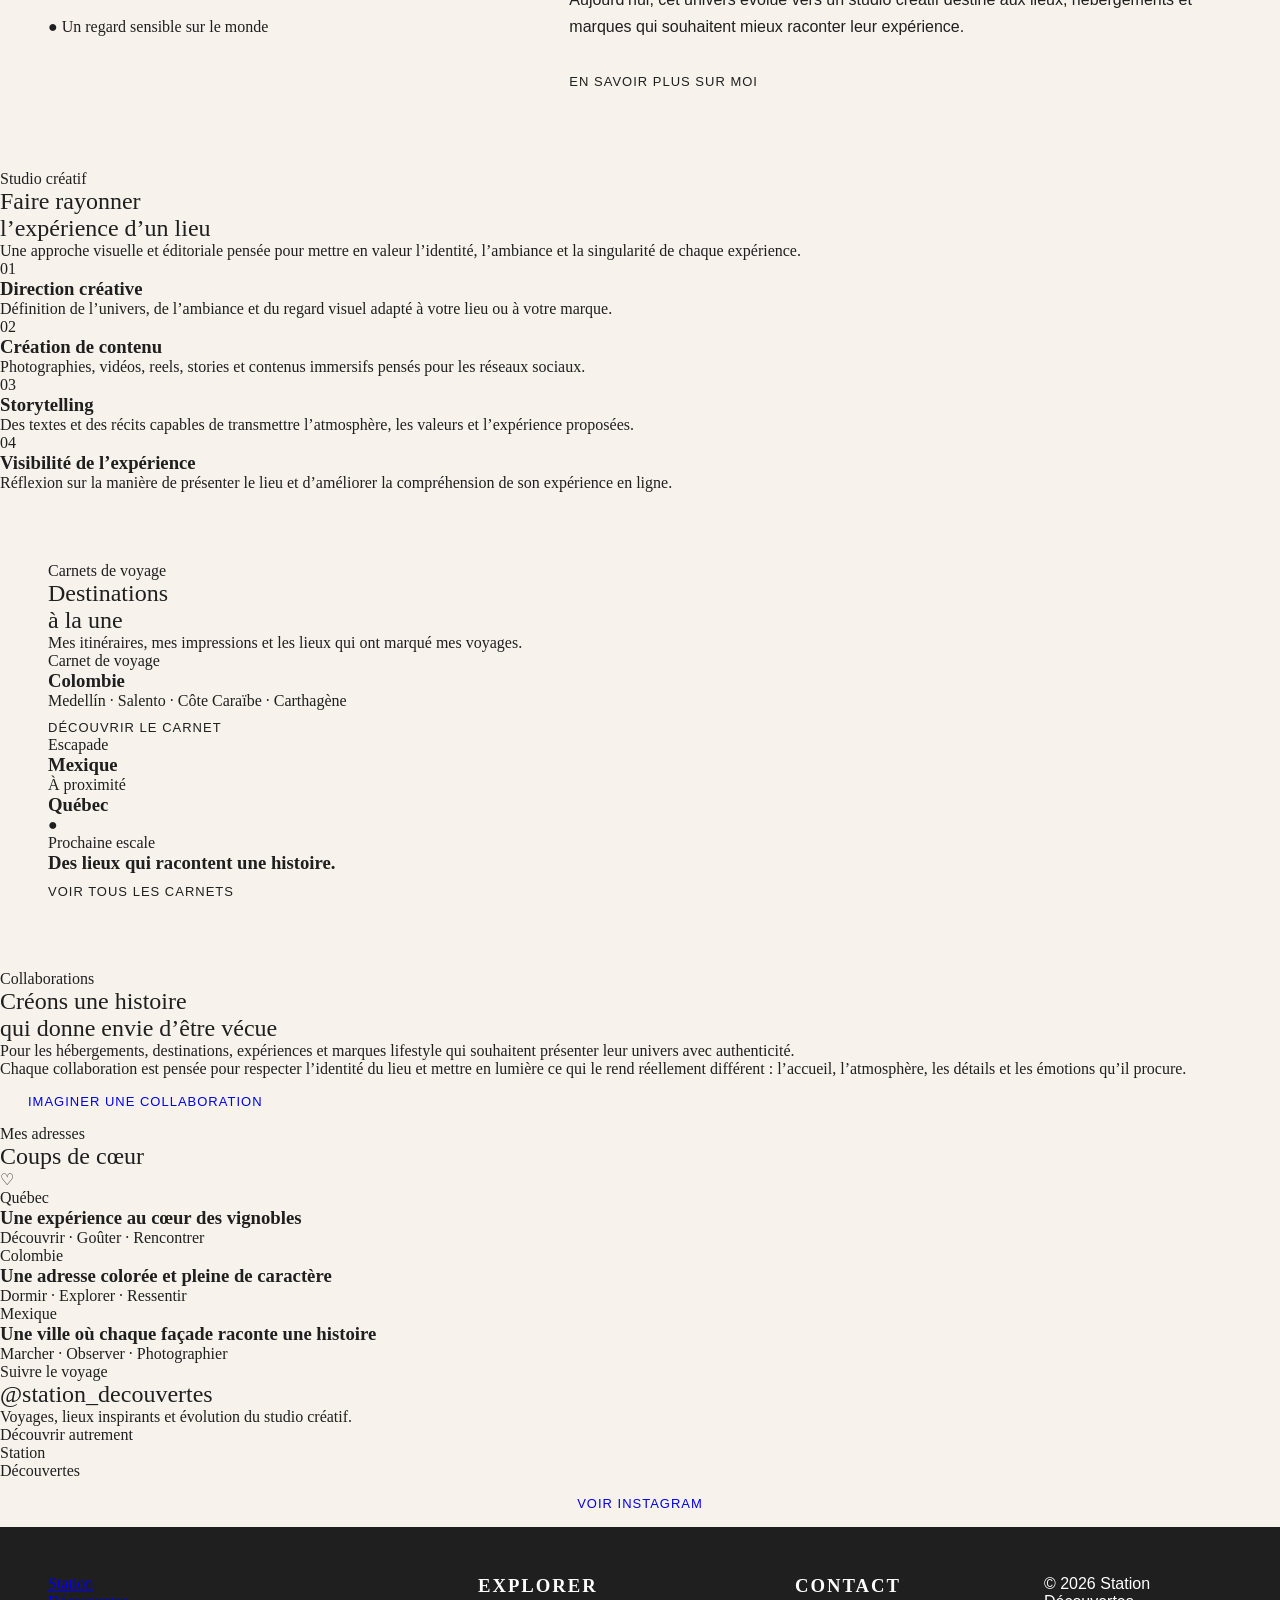
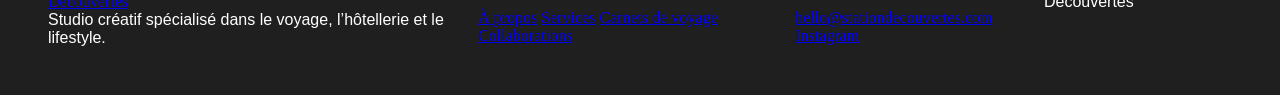
==== commit fbcff3ef: "Enhance HTML structure and content nouvelle présentation qui correspond à Instagram" ====
--- a/index.html
+++ b/index.html
@@ -3,122 +3,531 @@
 <head>
   <meta charset="UTF-8" />
   <meta name="viewport" content="width=device-width, initial-scale=1.0" />
-  <title>Station Découvertes</title>
+
+  <meta
+    name="description"
+    content="Station Découvertes, studio créatif spécialisé dans le voyage, l’hôtellerie et le lifestyle."
+  />
+
+  <title>Station Découvertes | Studio créatif voyage</title>
+
+  <!-- Polices Google -->
+  <link rel="preconnect" href="https://fonts.googleapis.com" />
+  <link rel="preconnect" href="https://fonts.gstatic.com" crossorigin />
+
+  <link
+    href="https://fonts.googleapis.com/css2?family=Caveat:wght@400;500;600&family=Cormorant+Garamond:ital,wght@0,400;0,500;0,600;1,400;1,500&family=Poppins:wght@300;400;500;600&display=swap"
+    rel="stylesheet"
+  />
+
   <link rel="stylesheet" href="style.css" />
 </head>
 
 <body>
+
+  <!-- En-tête -->
+
   <header class="header">
-    <div class="logo">STATION<br>DÉCOUVERTES</div>
-
-    <nav class="nav">
-      <a href="index.html">Accueil</a>
+    <a href="index.html" class="logo" aria-label="Retour à l’accueil">
+      <span>Station</span>
+      <span>Découvertes</span>
+    </a>
+
+    <nav class="nav" aria-label="Navigation principale">
+      <a href="index.html" class="active">Accueil</a>
       <a href="univers.html">À propos</a>
-      <a href="#">Services</a>
-      <a href="#">Portfolio</a>
-      <a href="#">Carnets de voyage</a>
+      <a href="#services">Services</a>
+      <a href="#portfolio">Portfolio</a>
+      <a href="#carnets">Carnets de voyage</a>
       <a href="#collaborations">Collaborations</a>
       <a href="#contact">Contact</a>
     </nav>
   </header>
 
   <main>
+
+    <!-- Section principale -->
+
     <section class="hero">
-      <div class="hero-text">
-        <p class="label">Studio créatif voyage, hôtellerie & lifestyle</p>
-        <h1>Station Découvertes</h1>
-
-        <p class="intro">
+      <div class="hero-overlay"></div>
+
+      <div class="hero-content">
+        <p class="eyebrow">
+          Studio créatif · Voyage · Hôtellerie · Lifestyle
+        </p>
+
+        <h1>
+          Découvrir<br />
+          autrement
+        </h1>
+
+        <p class="editorial-text hero-editorial">
+          Des lieux, des histoires et des expériences à faire rayonner.
+        </p>
+
+        <p class="hero-description">
           J’aide les lieux, expériences et marques à raconter leur univers
-          à travers du contenu visuel, éditorial et social media inspiré du voyage.
+          à travers du contenu visuel, éditorial et social media inspiré
+          du voyage.
         </p>
 
         <div class="buttons">
-          <a href="univers.html" class="btn dark">Découvrir mon univers</a>
-          <a href="#collaborations" class="btn light">Voir mes collaborations</a>
-        </div>
-      </div>
-    </section>
-
-    <section id="collaborations" class="icons">
-      <div>
-        <h3>Création de contenu</h3>
-        <p>Photos, vidéos, reels et stories immersives.</p>
-      </div>
-
-      <div>
-        <h3>Storytelling</h3>
-        <p>Récits de voyage, articles et textes inspirants.</p>
-      </div>
-
-      <div>
-        <h3>Collaborations</h3>
-        <p>Partenariats avec marques de voyage et lifestyle.</p>
-      </div>
-
-      <div>
-        <h3>Voyages & inspiration</h3>
-        <p>Carnets de voyage, adresses et bons plans.</p>
-      </div>
-    </section>
+          <a href="univers.html" class="btn btn-primary">
+            Découvrir mon univers
+          </a>
+
+          <a href="#collaborations" class="btn btn-secondary">
+            Voir mes collaborations
+          </a>
+        </div>
+      </div>
+
+      <div class="hero-route" aria-hidden="true">
+        <span class="route-point"></span>
+        <span class="route-line"></span>
+        <span class="route-plane">✦</span>
+      </div>
+
+      <p class="hero-signature">Station Découvertes</p>
+    </section>
+
+    <!-- Introduction -->
+
+    <section class="intro-section">
+      <div class="intro-decoration" aria-hidden="true">
+        <span></span>
+        <span></span>
+        <span></span>
+      </div>
+
+      <p class="eyebrow center">Mon regard</p>
+
+      <h2 class="section-title center">
+        Faire ressentir un lieu<br />
+        avant même d’y être
+      </h2>
+
+      <p class="editorial-text intro-editorial">
+        Observer les détails, comprendre une atmosphère et raconter
+        l’expérience avec sensibilité.
+      </p>
+
+      <p class="intro-section-text">
+        Station Découvertes est un univers consacré aux voyages, aux lieux
+        inspirants et aux expériences qui méritent d’être racontées autrement.
+        À travers la photographie, la vidéo et le storytelling, je transforme
+        mes découvertes en contenus immersifs et authentiques.
+      </p>
+    </section>
+
+    <!-- Portes d’entrée -->
+
+    <section class="univers-grid" id="portfolio">
+
+      <article class="univers-card univers-card-photo univers-card-discover">
+        <div class="univers-card-content">
+          <p class="handwritten">Explorer</p>
+          <h2>Découvrir</h2>
+
+          <p>
+            Carnets de voyage, itinéraires, adresses et expériences
+            sélectionnées avec curiosité.
+          </p>
+
+          <a href="#carnets" class="text-link light-link">
+            Explorer les carnets
+          </a>
+        </div>
+      </article>
+
+      <article class="univers-card univers-card-coral">
+        <div class="sun-symbol" aria-hidden="true">
+          <span></span>
+        </div>
+
+        <div class="univers-card-content">
+          <p class="handwritten">Imaginer</p>
+          <h2>Créer</h2>
+
+          <p>
+            Donner une identité visuelle et émotionnelle à un lieu
+            grâce à du contenu inspirant.
+          </p>
+
+          <a href="#services" class="text-link">
+            Découvrir le studio
+          </a>
+        </div>
+      </article>
+
+      <article class="univers-card univers-card-split">
+        <div class="split-image"></div>
+
+        <div class="split-content">
+          <p class="handwritten">Ensemble</p>
+          <h2>Collaborer</h2>
+
+          <p>
+            Imaginer des contenus authentiques pour les marques,
+            hébergements et expériences touristiques.
+          </p>
+
+          <a href="#collaborations" class="text-link">
+            Voir les collaborations
+          </a>
+        </div>
+      </article>
+    </section>
+
+    <!-- Mon univers -->
 
     <section class="about">
+      <div class="about-image-wrapper">
+        <div class="about-image"></div>
+
+        <div class="about-image-label">
+          <span class="location-icon">●</span>
+          Un regard sensible sur le monde
+        </div>
+      </div>
+
       <div class="about-text">
-        <p class="label">Mon univers</p>
-        <h2>Voyager.<br>Raconter.<br>Inspirer.</h2>
+        <p class="eyebrow">Mon univers</p>
+
+        <h2 class="section-title">
+          Voyager.<br />
+          Raconter.<br />
+          Inspirer.
+        </h2>
+
+        <p class="editorial-text">
+          Je ne cherche pas seulement à montrer un lieu, mais à transmettre
+          ce qu’il fait ressentir.
+        </p>
 
         <p>
-          Du bout du monde aux adresses cachées, je capture des instants vrais
-          et je les transforme en histoires qui inspirent.
-        </p>
-
-        <a href="en-savoir-plus.html" class="liaison-textuelle">En savoir plus sur moi +</a>
-      </div>
-
-      <div class="about-image"></div>
-    </section>
-
-    <section class="destinations">
-      <p class="label center">Destinations à la une</p>
-
-      <div class="cards">
-        <article class="card">
-          <h3>Marrakech</h3>
-          <p>Carnet de voyage</p>
-        </article>
-
-        <article class="card">
-          <h3>Côte Amalfitaine</h3>
-          <p>Guide & bonnes adresses</p>
-        </article>
-
-        <article class="card">
-          <h3>Cappadoce</h3>
-          <p>Expériences & conseils</p>
-        </article>
-
-        <article class="card">
-          <h3>Bali</h3>
-          <p>Lieux & adresses</p>
-        </article>
+          Au fil de mes voyages, j’ai développé une manière personnelle
+          d’observer les destinations : leurs détails, leur lumière,
+          leur atmosphère et les histoires qui les rendent uniques.
+        </p>
+
+        <p>
+          Aujourd’hui, cet univers évolue vers un studio créatif destiné
+          aux lieux, hébergements et marques qui souhaitent mieux raconter
+          leur expérience.
+        </p>
+
+        <a href="en-savoir-plus.html" class="text-link">
+          En savoir plus sur moi
+        </a>
+      </div>
+    </section>
+
+    <!-- Services -->
+
+    <section class="services" id="services">
+      <div class="section-heading">
+        <div>
+          <p class="eyebrow">Studio créatif</p>
+
+          <h2 class="section-title">
+            Faire rayonner<br />
+            l’expérience d’un lieu
+          </h2>
+        </div>
+
+        <p class="section-heading-text">
+          Une approche visuelle et éditoriale pensée pour mettre en valeur
+          l’identité, l’ambiance et la singularité de chaque expérience.
+        </p>
+      </div>
+
+      <div class="services-grid">
+
+        <article class="service-card">
+          <span class="service-number">01</span>
+
+          <h3>Direction créative</h3>
+
+          <p>
+            Définition de l’univers, de l’ambiance et du regard visuel
+            adapté à votre lieu ou à votre marque.
+          </p>
+        </article>
+
+        <article class="service-card">
+          <span class="service-number">02</span>
+
+          <h3>Création de contenu</h3>
+
+          <p>
+            Photographies, vidéos, reels, stories et contenus immersifs
+            pensés pour les réseaux sociaux.
+          </p>
+        </article>
+
+        <article class="service-card">
+          <span class="service-number">03</span>
+
+          <h3>Storytelling</h3>
+
+          <p>
+            Des textes et des récits capables de transmettre l’atmosphère,
+            les valeurs et l’expérience proposées.
+          </p>
+        </article>
+
+        <article class="service-card">
+          <span class="service-number">04</span>
+
+          <h3>Visibilité de l’expérience</h3>
+
+          <p>
+            Réflexion sur la manière de présenter le lieu et d’améliorer
+            la compréhension de son expérience en ligne.
+          </p>
+        </article>
+
+      </div>
+    </section>
+
+    <!-- Carnets de voyage -->
+
+    <section class="destinations" id="carnets">
+      <div class="destinations-heading">
+        <div>
+          <p class="eyebrow">Carnets de voyage</p>
+
+          <h2 class="section-title">
+            Destinations<br />
+            à la une
+          </h2>
+        </div>
+
+        <p class="editorial-text">
+          Mes itinéraires, mes impressions et les lieux qui ont marqué
+          mes voyages.
+        </p>
+      </div>
+
+      <div class="destination-layout">
+
+        <article class="destination-feature destination-colombia">
+          <div class="destination-content">
+            <p class="handwritten light-handwritten">
+              Carnet de voyage
+            </p>
+
+            <h3>Colombie</h3>
+
+            <p>
+              Medellín · Salento · Côte Caraïbe · Carthagène
+            </p>
+
+            <a href="#" class="text-link light-link">
+              Découvrir le carnet
+            </a>
+          </div>
+        </article>
+
+        <div class="destination-small-grid">
+
+          <article class="destination-small destination-mexico">
+            <div>
+              <p class="destination-category">Escapade</p>
+              <h3>Mexique</h3>
+            </div>
+          </article>
+
+          <article class="destination-small destination-quebec">
+            <div>
+              <p class="destination-category">À proximité</p>
+              <h3>Québec</h3>
+            </div>
+          </article>
+
+          <article class="destination-text-card">
+            <span class="location-marker">●</span>
+
+            <p class="handwritten">Prochaine escale</p>
+
+            <h3>
+              Des lieux qui racontent une histoire.
+            </h3>
+
+            <a href="#" class="text-link">
+              Voir tous les carnets
+            </a>
+          </article>
+
+        </div>
+      </div>
+    </section>
+
+    <!-- Collaborations -->
+
+    <section class="collaborations" id="collaborations">
+      <div class="collaboration-photo"></div>
+
+      <div class="collaboration-content">
+        <p class="eyebrow">Collaborations</p>
+
+        <h2 class="section-title">
+          Créons une histoire<br />
+          qui donne envie d’être vécue
+        </h2>
+
+        <p class="editorial-text">
+          Pour les hébergements, destinations, expériences et marques
+          lifestyle qui souhaitent présenter leur univers avec authenticité.
+        </p>
+
+        <p>
+          Chaque collaboration est pensée pour respecter l’identité du lieu
+          et mettre en lumière ce qui le rend réellement différent :
+          l’accueil, l’atmosphère, les détails et les émotions qu’il procure.
+        </p>
+
+        <a href="mailto:hello@stationdecouvertes.com" class="btn btn-primary">
+          Imaginer une collaboration
+        </a>
+      </div>
+    </section>
+
+    <!-- Coups de cœur -->
+
+    <section class="favorites">
+      <div class="favorites-heading">
+        <p class="handwritten">Mes adresses</p>
+
+        <h2 class="section-title">
+          Coups de cœur
+        </h2>
+
+        <span class="heart-symbol">♡</span>
+      </div>
+
+      <div class="favorites-grid">
+
+        <article class="favorite-card">
+          <div class="favorite-image favorite-image-one"></div>
+
+          <div class="favorite-content">
+            <p class="favorite-location">Québec</p>
+            <h3>Une expérience au cœur des vignobles</h3>
+            <p>Découvrir · Goûter · Rencontrer</p>
+          </div>
+        </article>
+
+        <article class="favorite-card">
+          <div class="favorite-image favorite-image-two"></div>
+
+          <div class="favorite-content">
+            <p class="favorite-location">Colombie</p>
+            <h3>Une adresse colorée et pleine de caractère</h3>
+            <p>Dormir · Explorer · Ressentir</p>
+          </div>
+        </article>
+
+        <article class="favorite-card">
+          <div class="favorite-image favorite-image-three"></div>
+
+          <div class="favorite-content">
+            <p class="favorite-location">Mexique</p>
+            <h3>Une ville où chaque façade raconte une histoire</h3>
+            <p>Marcher · Observer · Photographier</p>
+          </div>
+        </article>
+
+      </div>
+    </section>
+
+    <!-- Instagram -->
+
+    <section class="instagram-section">
+      <div class="instagram-heading">
+        <p class="eyebrow">Suivre le voyage</p>
+
+        <h2 class="section-title">
+          @station_decouvertes
+        </h2>
+
+        <p class="editorial-text">
+          Voyages, lieux inspirants et évolution du studio créatif.
+        </p>
+      </div>
+
+      <div class="instagram-grid">
+        <div class="instagram-item instagram-one"></div>
+        <div class="instagram-item instagram-two"></div>
+        <div class="instagram-item instagram-coral">
+          <span class="handwritten">Découvrir autrement</span>
+        </div>
+        <div class="instagram-item instagram-three"></div>
+        <div class="instagram-item instagram-four"></div>
+        <div class="instagram-item instagram-cream">
+          <span>Station<br />Découvertes</span>
+        </div>
       </div>
 
       <div class="center">
-        <a href="#" class="btn dark">Voir tous les articles</a>
-      </div>
-    </section>
+        <a
+          href="https://www.instagram.com/station_decouvertes/"
+          class="btn btn-secondary"
+          target="_blank"
+          rel="noopener noreferrer"
+        >
+          Voir Instagram
+        </a>
+      </div>
+    </section>
+
   </main>
 
+  <!-- Pied de page -->
+
   <footer id="contact" class="footer">
-    <div>
-      <h3>Station Découvertes</h3>
-      <p>Studio créatif voyage, hôtellerie & lifestyle.</p>
+    <div class="footer-brand">
+      <a href="index.html" class="footer-logo">
+        Station<br />
+        Découvertes
+      </a>
+
+      <p>
+        Studio créatif spécialisé dans le voyage,
+        l’hôtellerie et le lifestyle.
+      </p>
     </div>
 
-    <div>
+    <div class="footer-column">
+      <h3>Explorer</h3>
+
+      <a href="univers.html">À propos</a>
+      <a href="#services">Services</a>
+      <a href="#carnets">Carnets de voyage</a>
+      <a href="#collaborations">Collaborations</a>
+    </div>
+
+    <div class="footer-column">
       <h3>Contact</h3>
-      <p>hello@stationdecouvertes.com</p>
+
+      <a href="mailto:hello@stationdecouvertes.com">
+        hello@stationdecouvertes.com
+      </a>
+
+      <a
+        href="https://www.instagram.com/station_decouvertes/"
+        target="_blank"
+        rel="noopener noreferrer"
+      >
+        Instagram
+      </a>
+    </div>
+
+    <div class="footer-bottom">
+      <p>© 2026 Station Découvertes</p>
     </div>
   </footer>
+
 </body>
 </html>
--- a/style.css
+++ b/style.css
@@ -1,3 +1,266 @@
+* {
+  margin: 0;
+  padding: 0;
+  box-sizing: border-box;
+}
+
+html {
+  scroll-behavior: smooth;
+}
+
+body {
+  font-family: "Georgia", serif;
+  background: #f7f3ec;
+  color: #1f1f1f;
+}
+
+/* Header */
+
+.header {
+  min-height: 80px;
+  padding: 0 48px;
+  display: flex;
+  justify-content: space-between;
+  align-items: center;
+  background: #f7f3ec;
+  border-bottom: 1px solid #e4ded3;
+}
+
+.logo {
+  font-size: 18px;
+  letter-spacing: 2px;
+  line-height: 1.1;
+  text-transform: uppercase;
+}
+
+.nav {
+  display: flex;
+  gap: 24px;
+  font-family: Arial, sans-serif;
+  font-size: 14px;
+}
+
+.nav a {
+  color: #1f1f1f;
+  text-decoration: none;
+}
+
+/* Hero */
+
+.hero {
+  min-height: 650px;
+  display: flex;
+  align-items: center;
+  padding: 80px 48px;
+  background:
+    linear-gradient(to right, rgba(247,243,236,0.98) 0%, rgba(247,243,236,0.85) 38%, rgba(247,243,236,0.15) 70%),
+    url("https://images.unsplash.com/photo-1528127269322-539801943592?auto=format&fit=crop&w=1800&q=80");
+  background-size: cover;
+  background-position: center;
+}
+
+.hero-text {
+  max-width: 620px;
+}
+
+.label {
+  font-family: Arial, sans-serif;
+  text-transform: uppercase;
+  letter-spacing: 3px;
+  font-size: 13px;
+  margin-bottom: 18px;
+}
+
+h1 {
+  font-size: 82px;
+  line-height: 0.95;
+  font-weight: 400;
+  margin-bottom: 28px;
+  text-transform: uppercase;
+}
+
+h2 {
+  font-weight: 400;
+}
+
+.intro {
+  font-family: Arial, sans-serif;
+  font-size: 18px;
+  line-height: 1.7;
+  max-width: 520px;
+  margin-bottom: 32px;
+}
+
+.buttons {
+  display: flex;
+  gap: 16px;
+  flex-wrap: wrap;
+}
+
+/* Boutons */
+
+.btn {
+  display: inline-block;
+  padding: 16px 28px;
+  font-family: Arial, sans-serif;
+  font-size: 13px;
+  letter-spacing: 1px;
+  text-transform: uppercase;
+  text-decoration: none;
+}
+
+.btn.dark {
+  background: #1f1f1f;
+  color: white;
+}
+
+.btn.light {
+  background: #f7f3ec;
+  color: #1f1f1f;
+  border: 1px solid #1f1f1f;
+}
+
+/* Section icônes / collaborations */
+
+.icons {
+  display: grid;
+  grid-template-columns: repeat(4, 1fr);
+  gap: 24px;
+  padding: 48px;
+  background: #fffaf3;
+  text-align: center;
+  border-bottom: 1px solid #e4ded3;
+}
+
+.icons h3 {
+  font-family: Arial, sans-serif;
+  font-size: 14px;
+  text-transform: uppercase;
+  margin-bottom: 12px;
+}
+
+.icons p {
+  font-family: Arial, sans-serif;
+  font-size: 14px;
+  line-height: 1.6;
+}
+
+/* Section about accueil */
+
+.about {
+  display: grid;
+  grid-template-columns: 1fr 1.4fr;
+  gap: 48px;
+  padding: 80px 48px;
+  align-items: center;
+}
+
+.about h2 {
+  font-size: 54px;
+  font-weight: 400;
+  line-height: 1.1;
+  margin-bottom: 24px;
+}
+
+.about p {
+  font-family: Arial, sans-serif;
+  font-size: 16px;
+  line-height: 1.7;
+  margin-bottom: 24px;
+}
+
+.about-image {
+  min-height: 360px;
+  background: url("https://images.unsplash.com/photo-1500530855697-b586d89ba3ee?auto=format&fit=crop&w=1400&q=80");
+  background-size: cover;
+  background-position: center;
+}
+
+/* Liens texte */
+
+.liaison-textuelle,
+.text-link {
+  display: inline-block;
+  font-family: Arial, sans-serif;
+  color: #1f1f1f;
+  text-transform: uppercase;
+  font-size: 13px;
+  letter-spacing: 1px;
+  text-decoration: none;
+  margin-top: 10px;
+}
+
+.liaison-textuelle:hover,
+.text-link:hover {
+  text-decoration: underline;
+}
+
+/* Destinations */
+
+.destinations {
+  padding: 70px 48px;
+  background: #f7f3ec;
+}
+
+.center {
+  text-align: center;
+}
+
+.cards {
+  display: grid;
+  grid-template-columns: repeat(4, 1fr);
+  gap: 22px;
+  margin: 30px 0 40px;
+}
+
+.card {
+  min-height: 220px;
+  padding: 24px;
+  display: flex;
+  flex-direction: column;
+  justify-content: end;
+  color: white;
+  background:
+    linear-gradient(to top, rgba(0,0,0,0.55), rgba(0,0,0,0.05)),
+    url("https://images.unsplash.com/photo-1516483638261-f4dbaf036963?auto=format&fit=crop&w=800&q=80");
+  background-size: cover;
+  background-position: center;
+}
+
+.card h3 {
+  font-family: Arial, sans-serif;
+  text-transform: uppercase;
+  font-size: 18px;
+  margin-bottom: 6px;
+}
+
+.card p {
+  font-family: Arial, sans-serif;
+  font-size: 14px;
+}
+
+/* Footer */
+
+.footer {
+  padding: 48px;
+  display: flex;
+  justify-content: space-between;
+  background: #1f1f1f;
+  color: white;
+}
+
+.footer h3 {
+  text-transform: uppercase;
+  letter-spacing: 2px;
+  margin-bottom: 12px;
+}
+
+.footer p {
+  font-family: Arial, sans-serif;
+}
+
+/* Page Découvrir mon univers */
+
 .univers {
   max-width: 850px;
   margin: 0 auto;
@@ -5,35 +268,38 @@
   line-height: 1.8;
 }
 
+.univers h1 {
+  text-align: center;
+  font-size: 54px;
+  line-height: 1.1;
+  margin-bottom: 40px;
+}
+
 .univers h2 {
   text-align: center;
   margin-bottom: 32px;
 }
 
 .univers p {
+  font-family: Arial, sans-serif;
   margin-bottom: 22px;
   font-size: 1.05rem;
 }
 
 .univers p:last-child {
   margin-bottom: 0;
-  font-weight: 500;
-}
-
-/* Lien texte */
-.liaison-textuelle {
-  font-family: Arial, sans-serif;
-  color: #1f1f1f;
-  text-transform: uppercase;
-  font-size: 13px;
-  letter-spacing: 1px;
-  text-decoration: none;
+}
+
+.page-univers {
+  min-height: 70vh;
 }
 
 /* Page En savoir plus sur moi */
+
 .section-en-savoir-plus {
   padding: 80px 10%;
   background-color: #f8f3ec;
+  min-height: 100vh;
 }
 
 .contenu-en-savoir-plus {
@@ -65,14 +331,18 @@
 .texte-en-savoir-plus h1 {
   margin-bottom: 30px;
   font-size: 2.4rem;
+  line-height: 1.1;
+  text-transform: none;
 }
 
 .texte-en-savoir-plus p {
+  font-family: Arial, sans-serif;
   margin-bottom: 18px;
   line-height: 1.8;
 }
 
 /* Version tablette */
+
 @media (max-width: 900px) {
   .header {
     padding: 24px;
@@ -107,7 +377,57 @@
 }
 
 /* Version téléphone */
+
 @media (max-width: 768px) {
+  .header {
+    align-items: flex-start;
+  }
+
+  .nav {
+    justify-content: flex-start;
+    gap: 14px;
+  }
+
+  .hero {
+    min-height: 560px;
+  }
+
+  h1 {
+    font-size: 44px;
+  }
+
+  .intro {
+    font-size: 16px;
+  }
+
+  .icons {
+    padding: 40px 24px;
+  }
+
+  .about {
+    padding: 60px 24px;
+  }
+
+  .about h2 {
+    font-size: 40px;
+  }
+
+  .destinations {
+    padding: 60px 24px;
+  }
+
+  .footer {
+    padding: 40px 24px;
+  }
+
+  .univers {
+    padding: 60px 24px;
+  }
+
+  .univers h1 {
+    font-size: 40px;
+  }
+
   .section-en-savoir-plus {
     padding: 60px 8%;
   }
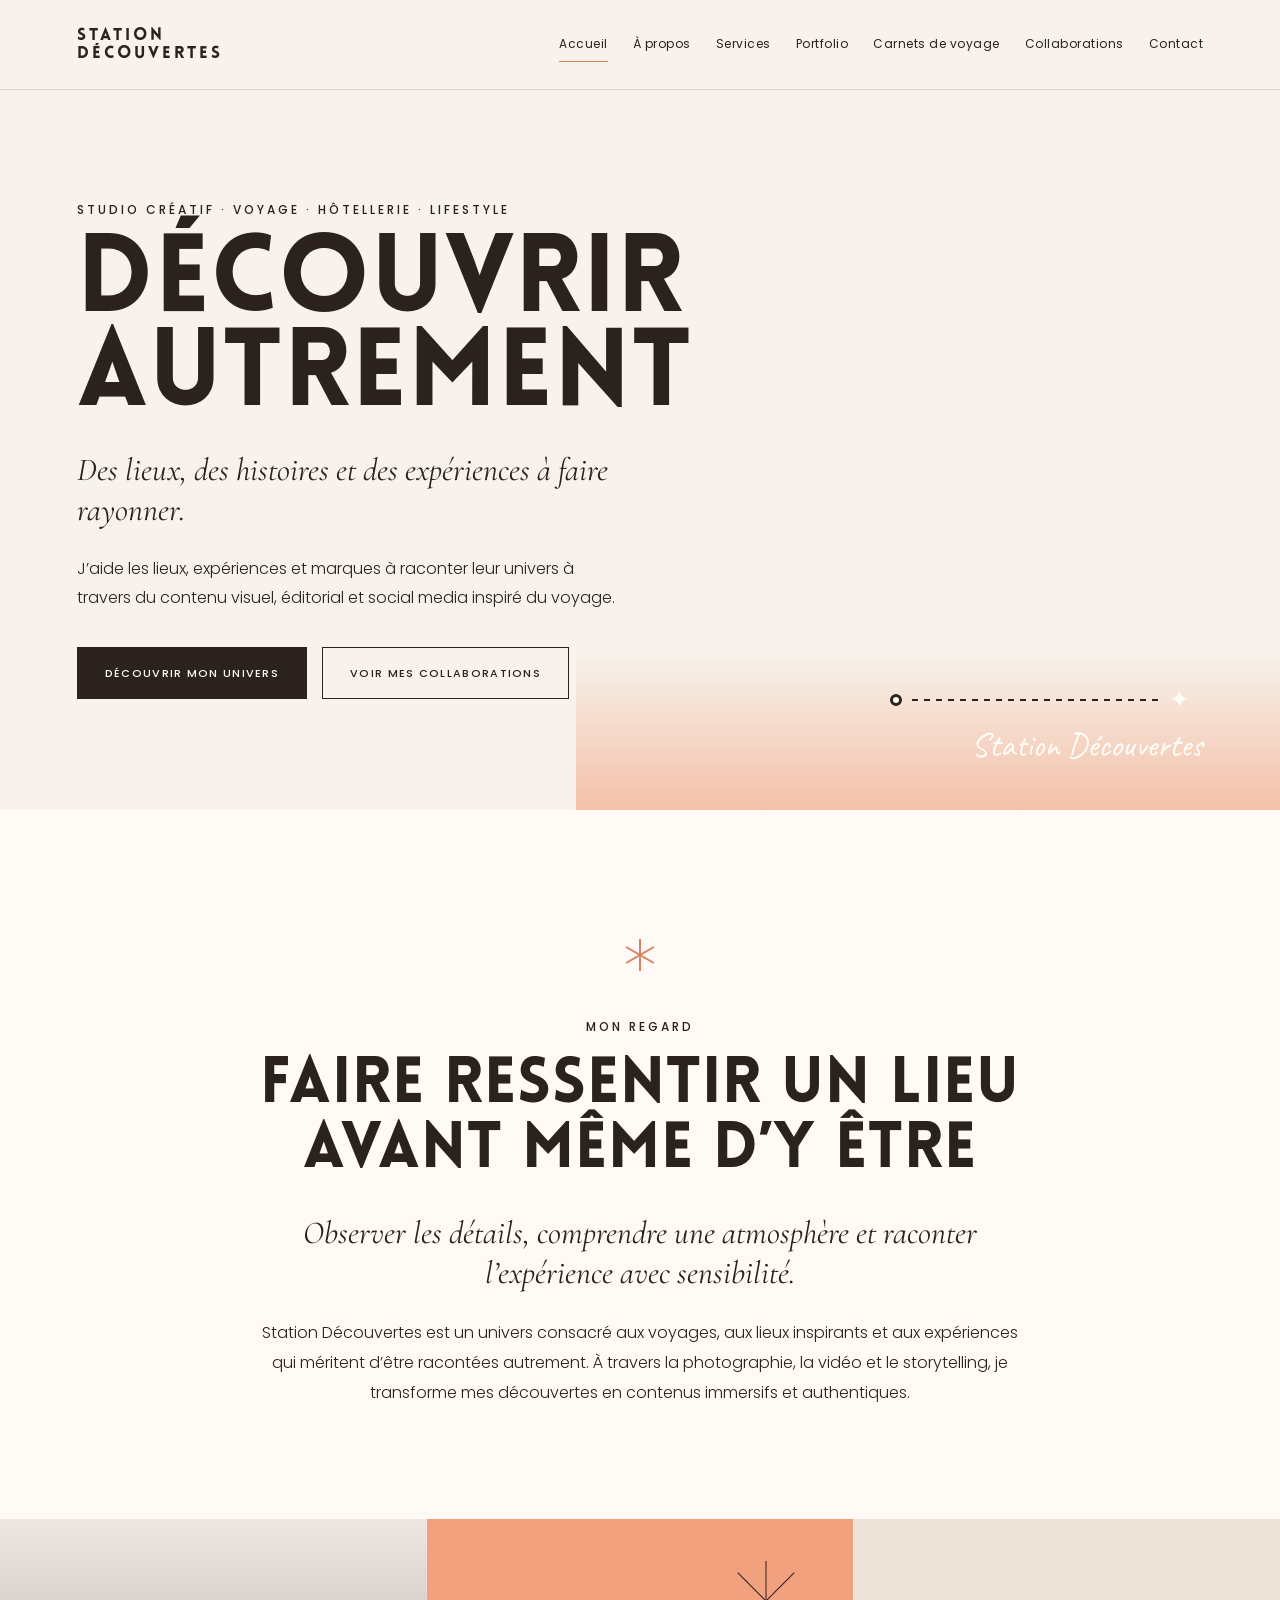
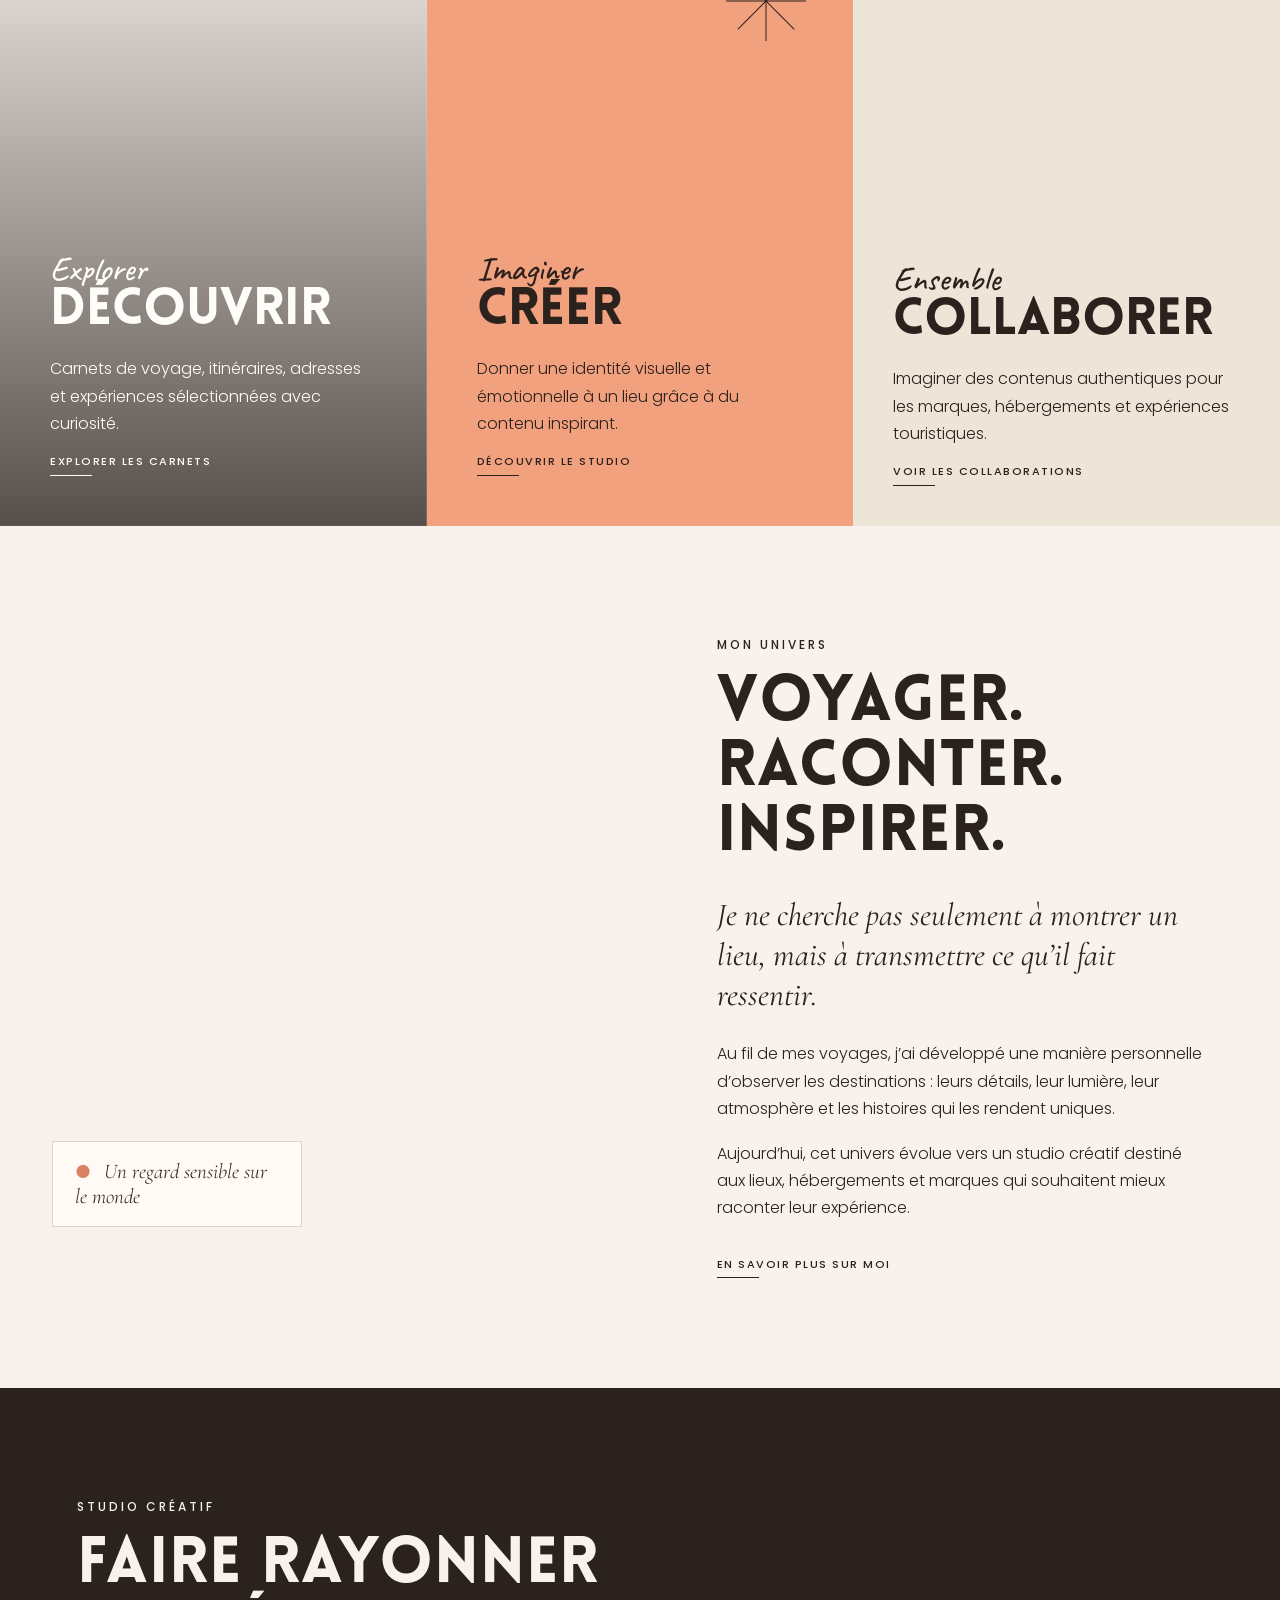
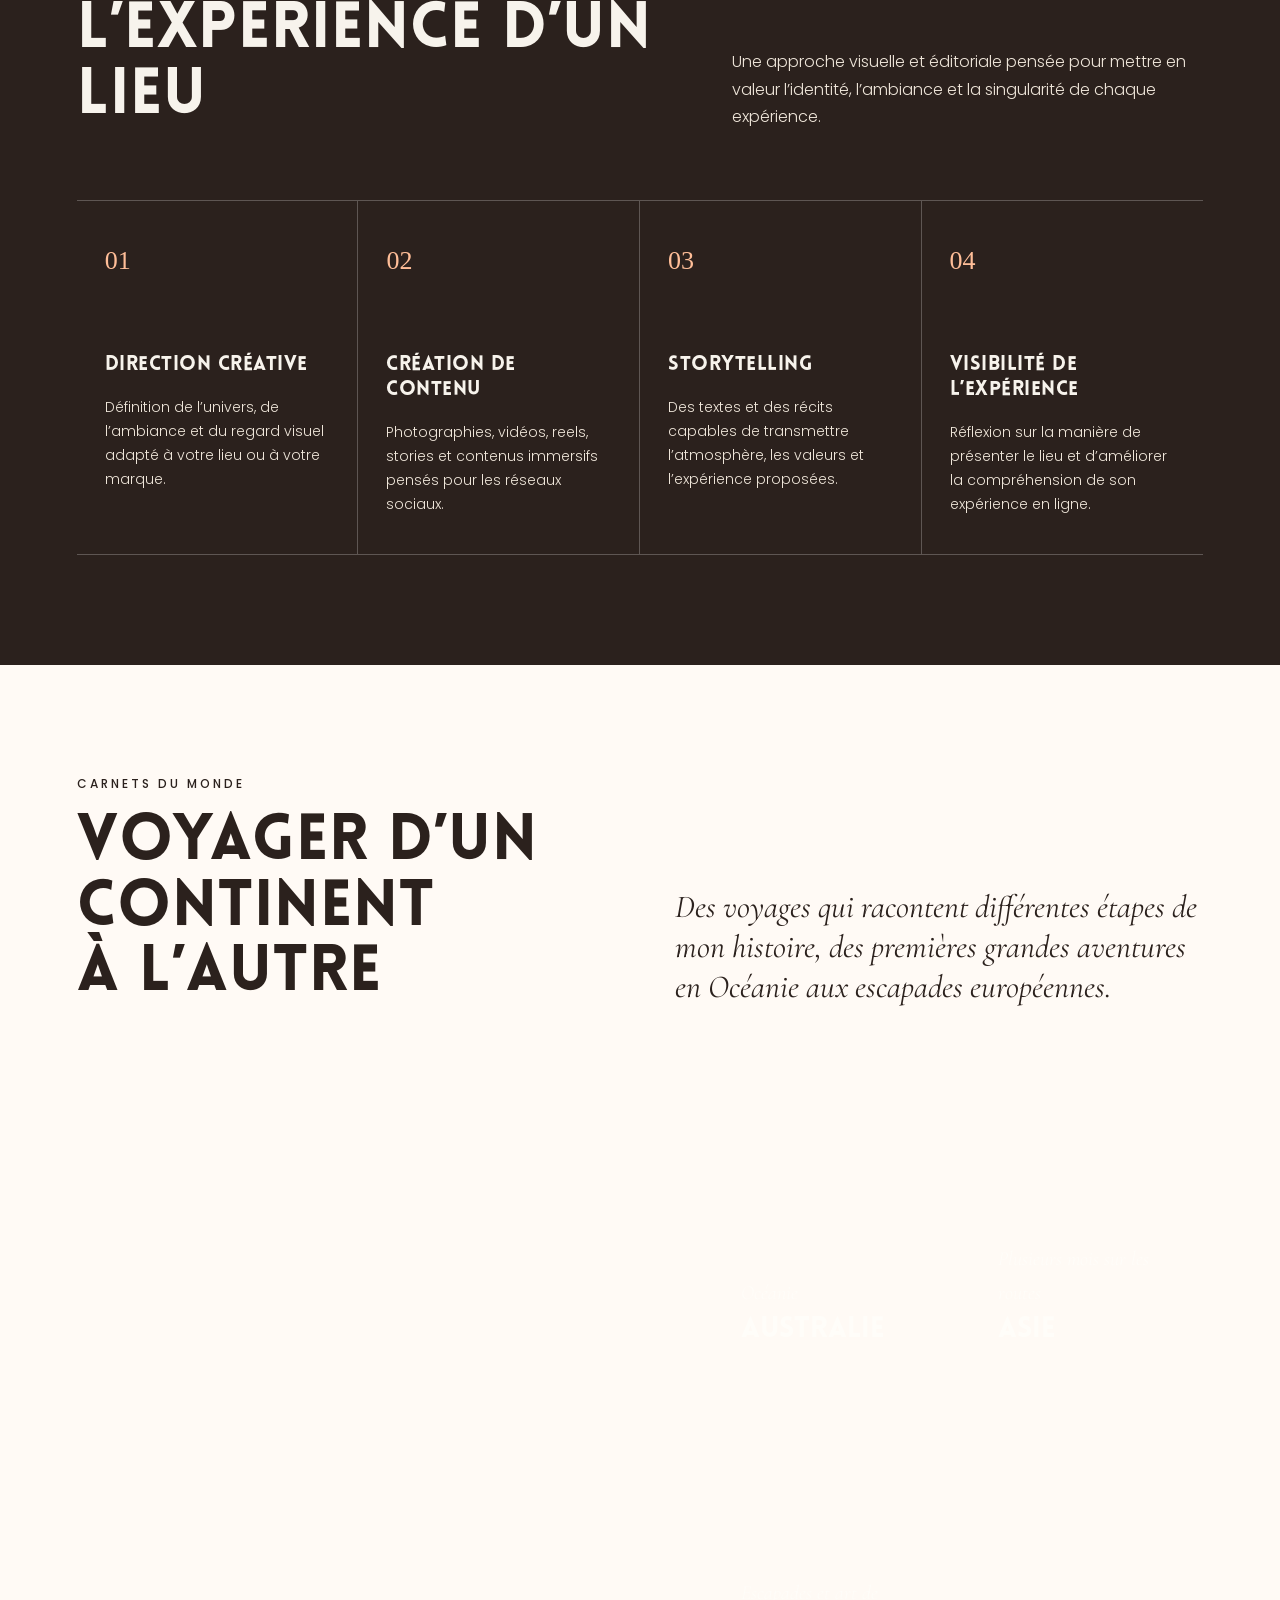
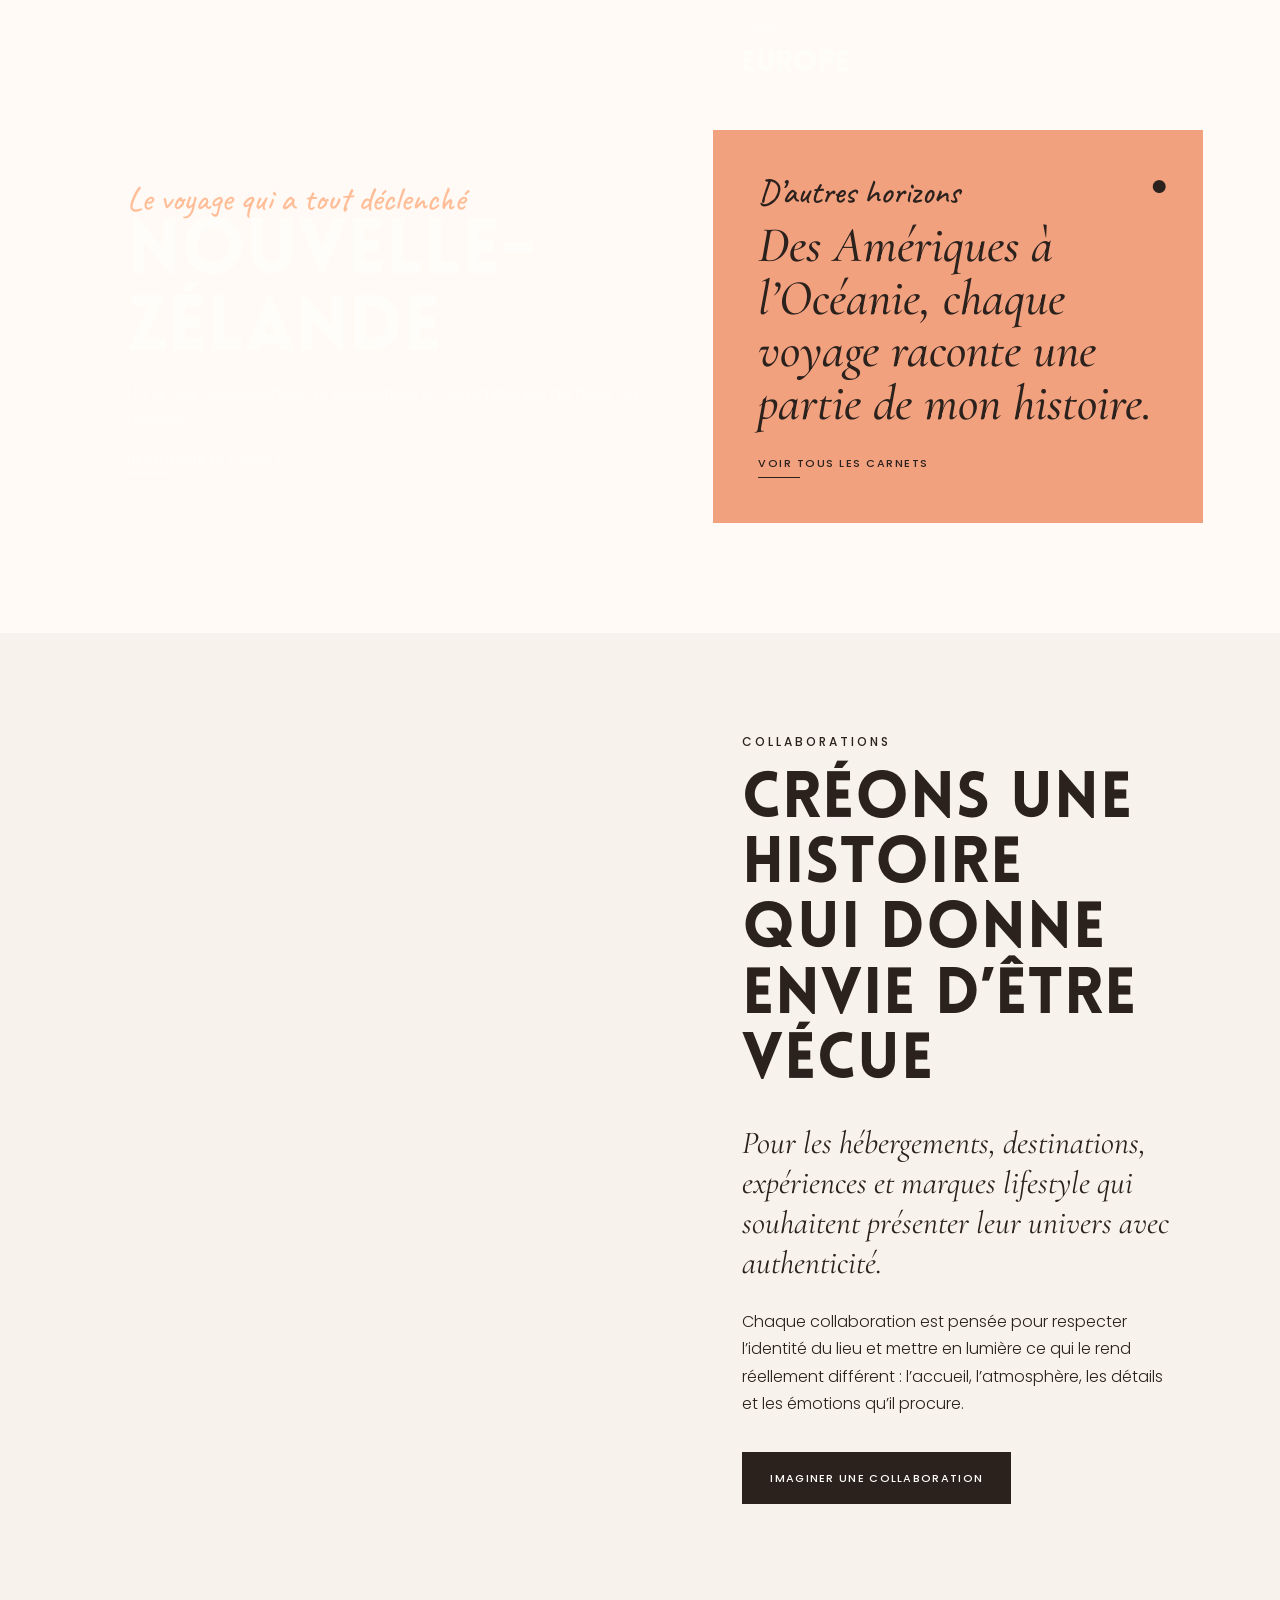
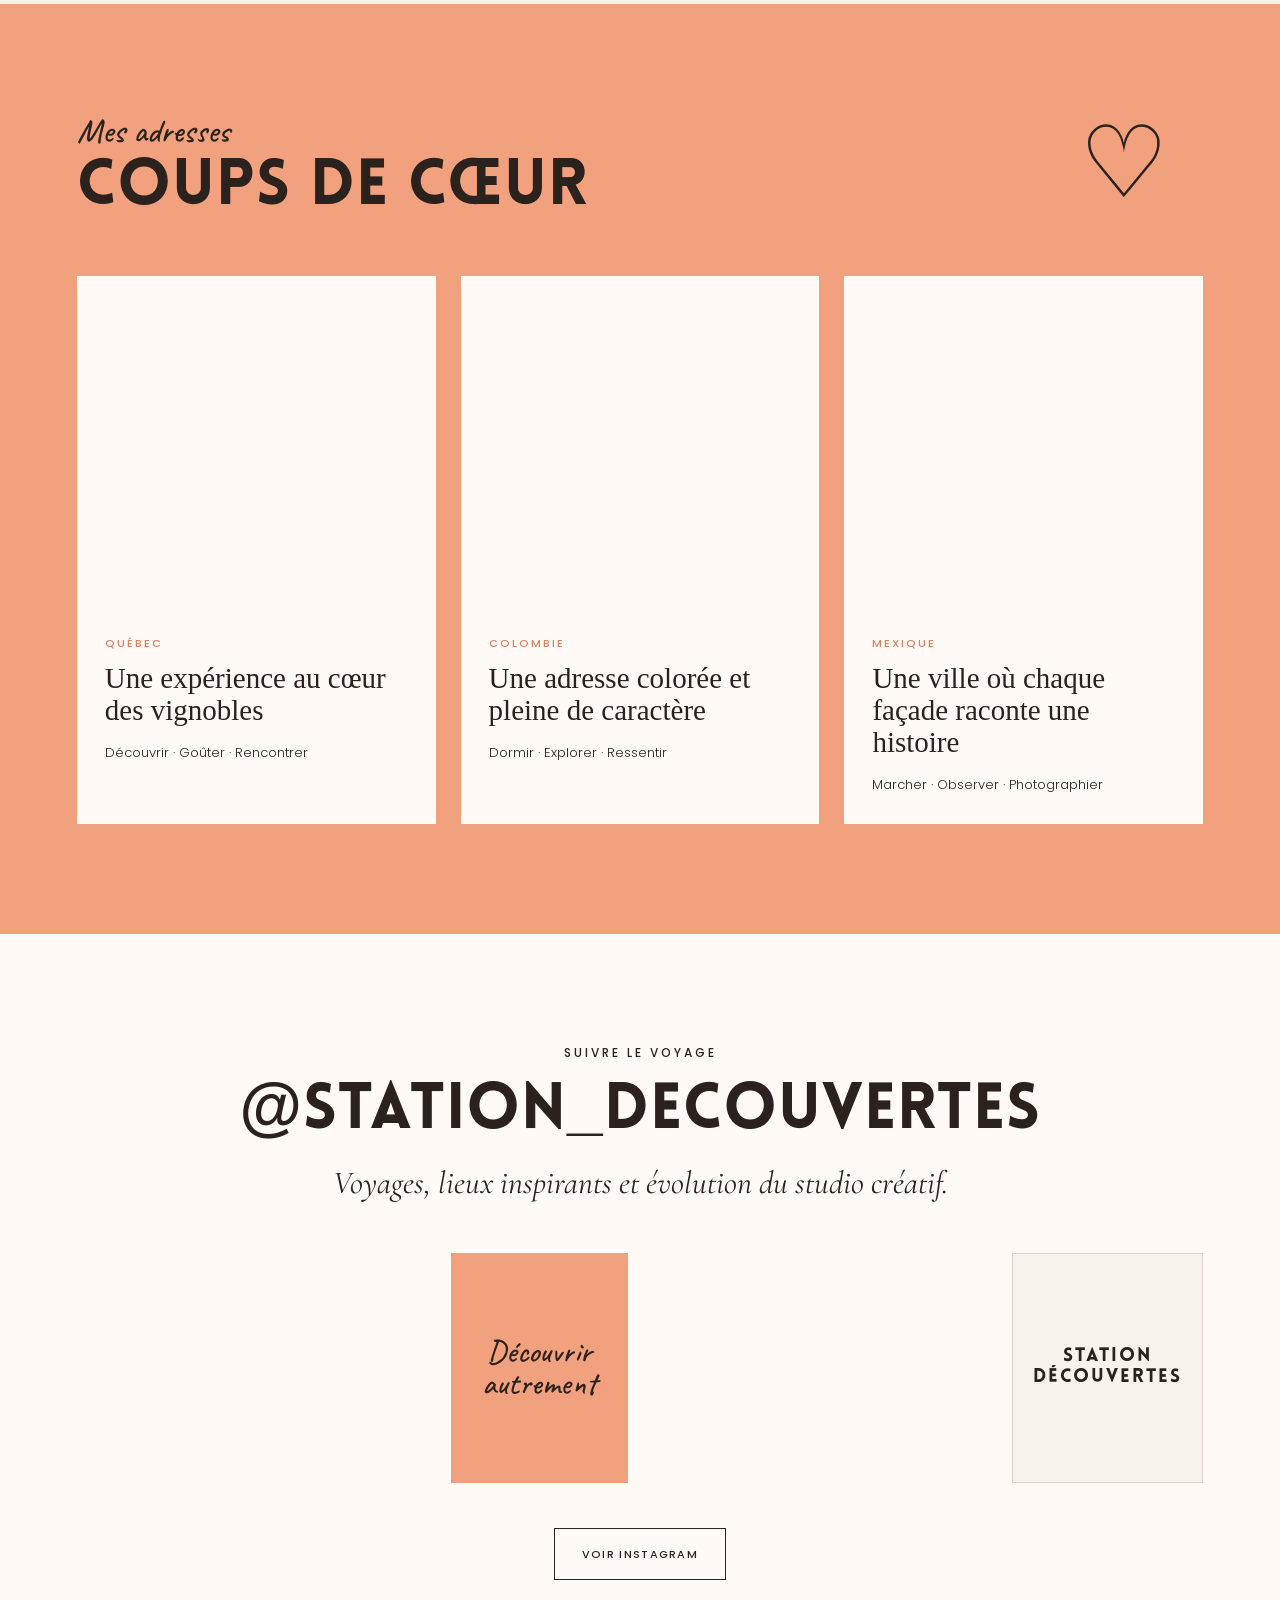
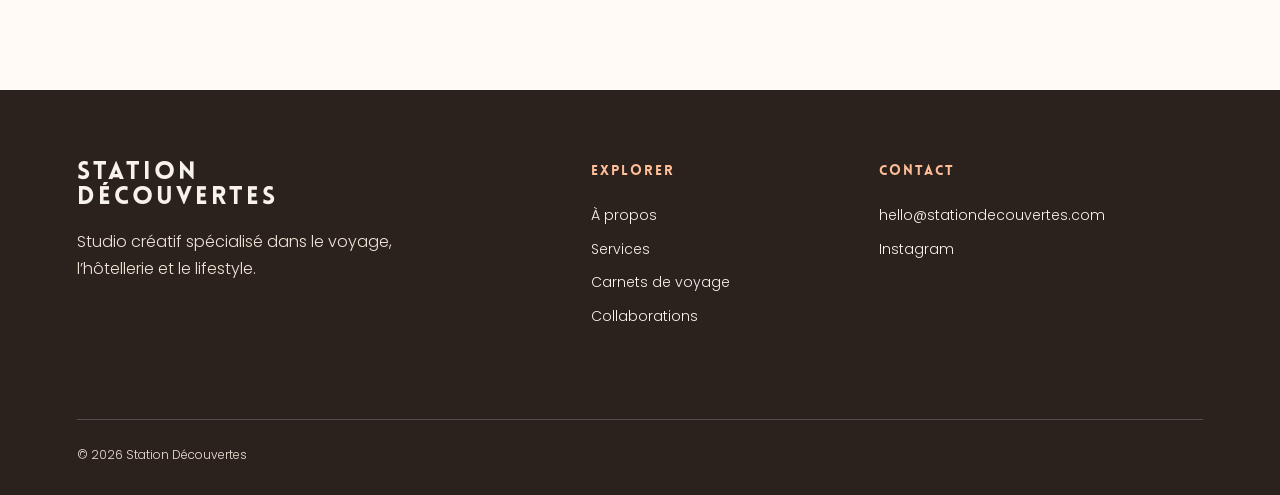
==== commit 47297631: "Update index.html ajout notion plus internationale" ====
--- a/index.html
+++ b/index.html
@@ -127,6 +127,7 @@
       <article class="univers-card univers-card-photo univers-card-discover">
         <div class="univers-card-content">
           <p class="handwritten">Explorer</p>
+
           <h2>Découvrir</h2>
 
           <p>
@@ -147,6 +148,7 @@
 
         <div class="univers-card-content">
           <p class="handwritten">Imaginer</p>
+
           <h2>Créer</h2>
 
           <p>
@@ -165,6 +167,7 @@
 
         <div class="split-content">
           <p class="handwritten">Ensemble</p>
+
           <h2>Collaborer</h2>
 
           <p>
@@ -177,6 +180,7 @@
           </a>
         </div>
       </article>
+
     </section>
 
     <!-- Mon univers -->
@@ -291,37 +295,40 @@
       </div>
     </section>
 
-    <!-- Carnets de voyage -->
+    <!-- Carnets du monde -->
 
     <section class="destinations" id="carnets">
       <div class="destinations-heading">
         <div>
-          <p class="eyebrow">Carnets de voyage</p>
+          <p class="eyebrow">Carnets du monde</p>
 
           <h2 class="section-title">
-            Destinations<br />
-            à la une
+            Voyager d’un continent<br />
+            à l’autre
           </h2>
         </div>
 
         <p class="editorial-text">
-          Mes itinéraires, mes impressions et les lieux qui ont marqué
-          mes voyages.
+          Des voyages qui racontent différentes étapes de mon histoire,
+          des premières grandes aventures en Océanie aux escapades européennes.
         </p>
       </div>
 
       <div class="destination-layout">
 
-        <article class="destination-feature destination-colombia">
+        <!-- Nouvelle-Zélande -->
+
+        <article class="destination-feature destination-new-zealand">
           <div class="destination-content">
             <p class="handwritten light-handwritten">
-              Carnet de voyage
+              Le voyage qui a tout déclenché
             </p>
 
-            <h3>Colombie</h3>
+            <h3>Nouvelle-Zélande</h3>
 
             <p>
-              Medellín · Salento · Côte Caraïbe · Carthagène
+              Un an de découvertes, de rencontres et de paysages
+              au bout du monde.
             </p>
 
             <a href="#" class="text-link light-link">
@@ -330,29 +337,45 @@
           </div>
         </article>
 
+        <!-- Autres régions -->
+
         <div class="destination-small-grid">
 
-          <article class="destination-small destination-mexico">
+          <article class="destination-small destination-australia">
             <div>
-              <p class="destination-category">Escapade</p>
-              <h3>Mexique</h3>
+              <p class="destination-category">Océanie</p>
+              <h3>Australie</h3>
             </div>
           </article>
 
-          <article class="destination-small destination-quebec">
+          <article class="destination-small destination-asia">
             <div>
-              <p class="destination-category">À proximité</p>
-              <h3>Québec</h3>
+              <p class="destination-category">
+                Plusieurs mois sur les routes
+              </p>
+
+              <h3>Asie</h3>
             </div>
           </article>
 
+          <article class="destination-small destination-europe">
+            <div>
+              <p class="destination-category">
+                Escapades et art de vivre
+              </p>
+
+              <h3>Europe</h3>
+            </div>
+          </article>
+
           <article class="destination-text-card">
             <span class="location-marker">●</span>
 
-            <p class="handwritten">Prochaine escale</p>
+            <p class="handwritten">D’autres horizons</p>
 
             <h3>
-              Des lieux qui racontent une histoire.
+              Des Amériques à l’Océanie, chaque voyage raconte
+              une partie de mon histoire.
             </h3>
 
             <a href="#" class="text-link">
@@ -414,7 +437,9 @@
 
           <div class="favorite-content">
             <p class="favorite-location">Québec</p>
+
             <h3>Une expérience au cœur des vignobles</h3>
+
             <p>Découvrir · Goûter · Rencontrer</p>
           </div>
         </article>
@@ -424,7 +449,9 @@
 
           <div class="favorite-content">
             <p class="favorite-location">Colombie</p>
+
             <h3>Une adresse colorée et pleine de caractère</h3>
+
             <p>Dormir · Explorer · Ressentir</p>
           </div>
         </article>
@@ -434,7 +461,9 @@
 
           <div class="favorite-content">
             <p class="favorite-location">Mexique</p>
+
             <h3>Une ville où chaque façade raconte une histoire</h3>
+
             <p>Marcher · Observer · Photographier</p>
           </div>
         </article>
@@ -459,14 +488,24 @@
 
       <div class="instagram-grid">
         <div class="instagram-item instagram-one"></div>
+
         <div class="instagram-item instagram-two"></div>
+
         <div class="instagram-item instagram-coral">
-          <span class="handwritten">Découvrir autrement</span>
-        </div>
+          <span class="handwritten">
+            Découvrir autrement
+          </span>
+        </div>
+
         <div class="instagram-item instagram-three"></div>
+
         <div class="instagram-item instagram-four"></div>
+
         <div class="instagram-item instagram-cream">
-          <span>Station<br />Découvertes</span>
+          <span>
+            Station<br />
+            Découvertes
+          </span>
         </div>
       </div>
 
--- a/style.css
+++ b/style.css
@@ -1,3 +1,50 @@
+/* --------------------------------------------------
+   POLICE LOVELO
+-------------------------------------------------- */
+
+@font-face {
+  font-family: "Lovelo";
+  src: url("fonts/Lovelo-Black.woff2") format("woff2");
+  font-weight: 700;
+  font-style: normal;
+  font-display: swap;
+}
+
+
+/* --------------------------------------------------
+   VARIABLES
+-------------------------------------------------- */
+
+:root {
+  --cream: #f7f3ec;
+  --cream-light: #fffaf5;
+  --cream-dark: #eee5d9;
+
+  --coral: #f2a17f;
+  --coral-light: #ffbe98;
+  --coral-soft: #f9c7ae;
+  --coral-dark: #d98163;
+
+  --brown: #2b211d;
+  --brown-light: #5b4a42;
+
+  --white: #fffdf9;
+  --border: #ded4c8;
+
+  --title-font: "Lovelo", "Poppins", sans-serif;
+  --body-font: "Poppins", sans-serif;
+  --editorial-font: "Cormorant Garamond", Georgia, serif;
+  --handwritten-font: "Caveat", cursive;
+
+  --page-padding: 6vw;
+  --section-padding: 110px;
+}
+
+
+/* --------------------------------------------------
+   BASE
+-------------------------------------------------- */
+
 * {
   margin: 0;
   padding: 0;
@@ -9,451 +56,1570 @@
 }
 
 body {
-  font-family: "Georgia", serif;
-  background: #f7f3ec;
-  color: #1f1f1f;
-}
-
-/* Header */
+  background: var(--cream);
+  color: var(--brown);
+  font-family: var(--body-font);
+  font-size: 16px;
+  font-weight: 300;
+  line-height: 1.7;
+}
+
+body,
+button,
+input,
+textarea {
+  font-family: var(--body-font);
+}
+
+img {
+  display: block;
+  max-width: 100%;
+}
+
+a {
+  color: inherit;
+}
+
+main {
+  overflow: hidden;
+}
+
+
+/* --------------------------------------------------
+   TYPOGRAPHIE
+-------------------------------------------------- */
+
+h1,
+h2,
+h3,
+.logo,
+.footer-logo {
+  font-family: var(--title-font);
+  text-transform: uppercase;
+}
+
+h1,
+h2,
+h3,
+p {
+  overflow-wrap: break-word;
+}
+
+.eyebrow {
+  margin-bottom: 18px;
+  color: var(--brown);
+  font-family: var(--body-font);
+  font-size: 12px;
+  font-weight: 500;
+  letter-spacing: 3px;
+  line-height: 1.5;
+  text-transform: uppercase;
+}
+
+.section-title {
+  font-size: clamp(38px, 5vw, 72px);
+  font-weight: 700;
+  letter-spacing: 1px;
+  line-height: 1.02;
+}
+
+.editorial-text {
+  font-family: var(--editorial-font);
+  font-size: clamp(24px, 2.5vw, 36px);
+  font-style: italic;
+  font-weight: 400;
+  line-height: 1.25;
+}
+
+.handwritten {
+  font-family: var(--handwritten-font);
+  font-size: 34px;
+  font-weight: 500;
+  line-height: 1;
+}
+
+.center {
+  text-align: center;
+}
+
+
+/* --------------------------------------------------
+   HEADER
+-------------------------------------------------- */
 
 .header {
-  min-height: 80px;
-  padding: 0 48px;
+  position: relative;
+  z-index: 100;
+  min-height: 90px;
+  padding: 20px var(--page-padding);
+
   display: flex;
   justify-content: space-between;
   align-items: center;
-  background: #f7f3ec;
-  border-bottom: 1px solid #e4ded3;
+  gap: 40px;
+
+  background: rgba(247, 243, 236, 0.96);
+  border-bottom: 1px solid var(--border);
 }
 
 .logo {
-  font-size: 18px;
+  display: flex;
+  flex-direction: column;
+
+  color: var(--brown);
+  font-size: 17px;
+  font-weight: 700;
+  letter-spacing: 3px;
+  line-height: 1.05;
+  text-decoration: none;
+}
+
+.nav {
+  display: flex;
+  justify-content: flex-end;
+  align-items: center;
+  gap: 25px;
+}
+
+.nav a {
+  position: relative;
+  color: var(--brown);
+  font-size: 12px;
+  font-weight: 400;
+  letter-spacing: 0.5px;
+  text-decoration: none;
+}
+
+.nav a::after {
+  content: "";
+  position: absolute;
+  left: 0;
+  bottom: -7px;
+
+  width: 0;
+  height: 1px;
+
+  background: var(--coral-dark);
+  transition: width 0.3s ease;
+}
+
+.nav a:hover::after,
+.nav a.active::after {
+  width: 100%;
+}
+
+
+/* --------------------------------------------------
+   HERO
+-------------------------------------------------- */
+
+.hero {
+  position: relative;
+  min-height: 720px;
+  padding: 100px var(--page-padding);
+
+  display: flex;
+  align-items: center;
+
+  background-image:
+    linear-gradient(
+      90deg,
+      rgba(247, 243, 236, 0.99) 0%,
+      rgba(247, 243, 236, 0.94) 33%,
+      rgba(247, 243, 236, 0.48) 58%,
+      rgba(247, 243, 236, 0.05) 100%
+    ),
+    url("https://images.unsplash.com/photo-1528127269322-539801943592?auto=format&fit=crop&w=2000&q=90");
+
+  background-position: center;
+  background-size: cover;
+}
+
+.hero-overlay {
+  position: absolute;
+  right: 0;
+  bottom: 0;
+
+  width: 55%;
+  height: 160px;
+
+  background: linear-gradient(
+    to top,
+    rgba(242, 161, 127, 0.62),
+    transparent
+  );
+}
+
+.hero-content {
+  position: relative;
+  z-index: 2;
+  max-width: 720px;
+}
+
+.hero h1 {
+  max-width: 700px;
+  margin-bottom: 24px;
+
+  font-size: clamp(58px, 8.5vw, 120px);
+  font-weight: 700;
+  letter-spacing: 1px;
+  line-height: 0.87;
+}
+
+.hero-editorial {
+  max-width: 580px;
+  margin-bottom: 25px;
+}
+
+.hero-description {
+  max-width: 550px;
+  margin-bottom: 35px;
+  font-size: 16px;
+  line-height: 1.8;
+}
+
+.buttons {
+  display: flex;
+  flex-wrap: wrap;
+  gap: 15px;
+}
+
+.hero-route {
+  position: absolute;
+  right: 7%;
+  bottom: 85px;
+
+  width: 300px;
+  height: 50px;
+
+  display: flex;
+  align-items: center;
+}
+
+.route-point {
+  width: 12px;
+  height: 12px;
+
+  background: var(--white);
+  border: 3px solid var(--brown);
+  border-radius: 50%;
+}
+
+.route-line {
+  flex: 1;
+  height: 2px;
+  margin: 0 10px;
+
+  background-image: linear-gradient(
+    to right,
+    var(--brown) 50%,
+    transparent 50%
+  );
+
+  background-size: 12px 2px;
+}
+
+.route-plane {
+  color: var(--white);
+  font-size: 25px;
+}
+
+.hero-signature {
+  position: absolute;
+  right: 6%;
+  bottom: 36px;
+
+  color: var(--white);
+  font-family: var(--handwritten-font);
+  font-size: 34px;
+}
+
+
+/* --------------------------------------------------
+   BOUTONS ET LIENS
+-------------------------------------------------- */
+
+.btn {
+  min-height: 52px;
+  padding: 15px 27px;
+
+  display: inline-flex;
+  justify-content: center;
+  align-items: center;
+
+  border: 1px solid var(--brown);
+
+  font-size: 11px;
+  font-weight: 500;
+  letter-spacing: 1.3px;
+  text-align: center;
+  text-decoration: none;
+  text-transform: uppercase;
+
+  transition:
+    background-color 0.3s ease,
+    color 0.3s ease,
+    transform 0.3s ease;
+}
+
+.btn:hover {
+  transform: translateY(-2px);
+}
+
+.btn-primary {
+  background: var(--brown);
+  color: var(--white);
+}
+
+.btn-primary:hover {
+  background: var(--coral-dark);
+  border-color: var(--coral-dark);
+}
+
+.btn-secondary {
+  background: transparent;
+  color: var(--brown);
+}
+
+.btn-secondary:hover {
+  background: var(--coral);
+  border-color: var(--coral);
+}
+
+.text-link {
+  position: relative;
+  display: inline-block;
+  margin-top: 15px;
+  padding-bottom: 5px;
+
+  color: var(--brown);
+  font-size: 11px;
+  font-weight: 500;
+  letter-spacing: 1.5px;
+  text-decoration: none;
+  text-transform: uppercase;
+}
+
+.text-link::after {
+  content: "";
+  position: absolute;
+  left: 0;
+  bottom: 0;
+
+  width: 42px;
+  height: 1px;
+
+  background: currentColor;
+  transition: width 0.3s ease;
+}
+
+.text-link:hover::after {
+  width: 100%;
+}
+
+.light-link {
+  color: var(--white);
+}
+
+
+/* --------------------------------------------------
+   INTRODUCTION
+-------------------------------------------------- */
+
+.intro-section {
+  position: relative;
+  padding: var(--section-padding) 20px;
+
+  background: var(--cream-light);
+  text-align: center;
+}
+
+.intro-section .section-title {
+  max-width: 900px;
+  margin: 0 auto 28px;
+}
+
+.intro-editorial {
+  max-width: 760px;
+  margin: 0 auto 25px;
+}
+
+.intro-section-text {
+  max-width: 760px;
+  margin: 0 auto;
+  line-height: 1.9;
+}
+
+.intro-decoration {
+  width: 70px;
+  height: 70px;
+  margin: 0 auto 28px;
+
+  display: flex;
+  justify-content: center;
+  align-items: center;
+
+  position: relative;
+}
+
+.intro-decoration span {
+  position: absolute;
+  width: 2px;
+  height: 32px;
+
+  background: var(--coral-dark);
+  transform-origin: center;
+}
+
+.intro-decoration span:nth-child(1) {
+  transform: rotate(0deg);
+}
+
+.intro-decoration span:nth-child(2) {
+  transform: rotate(60deg);
+}
+
+.intro-decoration span:nth-child(3) {
+  transform: rotate(120deg);
+}
+
+
+/* --------------------------------------------------
+   UNIVERS – 3 PORTES D’ENTRÉE
+-------------------------------------------------- */
+
+.univers-grid {
+  display: grid;
+  grid-template-columns: repeat(3, 1fr);
+}
+
+.univers-card {
+  position: relative;
+  min-height: 520px;
+  padding: 50px;
+
+  display: flex;
+  align-items: flex-end;
+}
+
+.univers-card-content {
+  position: relative;
+  z-index: 2;
+  max-width: 410px;
+}
+
+.univers-card h2 {
+  margin-bottom: 18px;
+  font-size: clamp(35px, 4vw, 58px);
+  line-height: 1;
+}
+
+.univers-card p:not(.handwritten) {
+  max-width: 380px;
+}
+
+.univers-card-photo {
+  color: var(--white);
+  background-image:
+    linear-gradient(
+      to top,
+      rgba(43, 33, 29, 0.78),
+      rgba(43, 33, 29, 0.05)
+    ),
+    url("https://images.unsplash.com/photo-1516026672322-bc52d61a55d5?auto=format&fit=crop&w=1200&q=85");
+
+  background-position: center;
+  background-size: cover;
+}
+
+.univers-card-coral {
+  background: var(--coral);
+  color: var(--brown);
+}
+
+.sun-symbol {
+  position: absolute;
+  top: 40px;
+  right: 45px;
+
+  width: 85px;
+  height: 85px;
+}
+
+.sun-symbol::before,
+.sun-symbol::after,
+.sun-symbol span::before,
+.sun-symbol span::after {
+  content: "";
+  position: absolute;
+  top: 50%;
+  left: 50%;
+
+  width: 80px;
+  height: 1px;
+
+  background: var(--brown);
+}
+
+.sun-symbol::before {
+  transform: translate(-50%, -50%);
+}
+
+.sun-symbol::after {
+  transform: translate(-50%, -50%) rotate(45deg);
+}
+
+.sun-symbol span::before {
+  transform: translate(-50%, -50%) rotate(90deg);
+}
+
+.sun-symbol span::after {
+  transform: translate(-50%, -50%) rotate(135deg);
+}
+
+.univers-card-split {
+  padding: 0;
+  display: grid;
+  grid-template-rows: 1fr 1fr;
+
+  background: var(--cream-dark);
+}
+
+.split-image {
+  min-height: 260px;
+
+  background-image: url("https://images.unsplash.com/photo-1566073771259-6a8506099945?auto=format&fit=crop&w=1200&q=85");
+  background-position: center;
+  background-size: cover;
+}
+
+.split-content {
+  padding: 40px;
+}
+
+
+/* --------------------------------------------------
+   À PROPOS
+-------------------------------------------------- */
+
+.about {
+  padding: var(--section-padding) var(--page-padding);
+
+  display: grid;
+  grid-template-columns: minmax(300px, 1.05fr) minmax(300px, 0.95fr);
+  gap: 8vw;
+  align-items: center;
+
+  background: var(--cream);
+}
+
+.about-image-wrapper {
+  position: relative;
+}
+
+.about-image {
+  min-height: 630px;
+
+  background-image: url("https://images.unsplash.com/photo-1500530855697-b586d89ba3ee?auto=format&fit=crop&w=1400&q=90");
+  background-position: center;
+  background-size: cover;
+}
+
+.about-image::after {
+  content: "";
+  position: absolute;
+  right: -25px;
+  bottom: -25px;
+
+  width: 48%;
+  height: 48%;
+
+  z-index: -1;
+  background: var(--coral);
+}
+
+.about-image-label {
+  position: absolute;
+  left: -25px;
+  bottom: 45px;
+
+  max-width: 250px;
+  padding: 17px 22px;
+
+  background: var(--cream-light);
+  border: 1px solid var(--border);
+
+  font-family: var(--editorial-font);
+  font-size: 21px;
+  font-style: italic;
+  line-height: 1.2;
+}
+
+.location-icon {
+  margin-right: 8px;
+  color: var(--coral-dark);
+}
+
+.about-text {
+  max-width: 590px;
+}
+
+.about-text .section-title {
+  margin-bottom: 28px;
+}
+
+.about-text .editorial-text {
+  margin-bottom: 25px;
+}
+
+.about-text > p:not(.eyebrow):not(.editorial-text) {
+  margin-bottom: 18px;
+}
+
+
+/* --------------------------------------------------
+   SERVICES
+-------------------------------------------------- */
+
+.services {
+  padding: var(--section-padding) var(--page-padding);
+  background: var(--brown);
+  color: var(--cream);
+}
+
+.services .eyebrow,
+.services .section-title {
+  color: var(--cream);
+}
+
+.section-heading {
+  margin-bottom: 70px;
+
+  display: grid;
+  grid-template-columns: 1.1fr 0.9fr;
+  gap: 80px;
+  align-items: end;
+}
+
+.section-heading-text {
+  max-width: 540px;
+  color: var(--cream-dark);
+}
+
+.services-grid {
+  display: grid;
+  grid-template-columns: repeat(4, 1fr);
+  border-top: 1px solid rgba(255, 255, 255, 0.24);
+  border-bottom: 1px solid rgba(255, 255, 255, 0.24);
+}
+
+.service-card {
+  min-height: 330px;
+  padding: 38px 28px;
+
+  border-right: 1px solid rgba(255, 255, 255, 0.24);
+}
+
+.service-card:last-child {
+  border-right: none;
+}
+
+.service-number {
+  display: block;
+  margin-bottom: 70px;
+
+  color: var(--coral-light);
+  font-family: var(--editorial-font);
+  font-size: 26px;
+}
+
+.service-card h3 {
+  margin-bottom: 18px;
+  font-size: 20px;
+  letter-spacing: 0.5px;
+  line-height: 1.25;
+}
+
+.service-card p {
+  color: var(--cream-dark);
+  font-size: 14px;
+}
+
+
+/* --------------------------------------------------
+   DESTINATIONS
+-------------------------------------------------- */
+
+.destinations {
+  padding: var(--section-padding) var(--page-padding);
+  background: var(--cream-light);
+}
+
+.destinations-heading {
+  margin-bottom: 55px;
+
+  display: grid;
+  grid-template-columns: 1fr 1fr;
+  gap: 70px;
+  align-items: end;
+}
+
+.destinations-heading .editorial-text {
+  max-width: 570px;
+}
+
+.destination-layout {
+  display: grid;
+  grid-template-columns: 1.25fr 1fr;
+  gap: 24px;
+}
+
+.destination-feature {
+  position: relative;
+  min-height: 650px;
+  padding: 50px;
+
+  display: flex;
+  align-items: flex-end;
+
+  color: var(--white);
+  background-position: center;
+  background-size: cover;
+}
+
+.destination-colombia {
+  background-image:
+    linear-gradient(
+      to top,
+      rgba(43, 33, 29, 0.82),
+      rgba(43, 33, 29, 0.05)
+    ),
+    url("https://images.unsplash.com/photo-1599946347371-68eb71b16afc?auto=format&fit=crop&w=1400&q=90");
+}
+
+.destination-content h3 {
+  margin-bottom: 10px;
+  font-size: clamp(44px, 6vw, 80px);
+  line-height: 1;
+}
+
+.light-handwritten {
+  color: var(--coral-light);
+}
+
+.destination-small-grid {
+  display: grid;
+  grid-template-columns: 1fr 1fr;
+  gap: 24px;
+}
+
+.destination-small {
+  min-height: 310px;
+  padding: 28px;
+
+  display: flex;
+  align-items: flex-end;
+
+  color: var(--white);
+  background-position: center;
+  background-size: cover;
+}
+
+.destination-small h3 {
+  font-size: 29px;
+  line-height: 1;
+}
+
+.destination-category {
+  margin-bottom: 5px;
+  font-family: var(--editorial-font);
+  font-size: 20px;
+  font-style: italic;
+}
+
+.destination-mexico {
+  background-image:
+    linear-gradient(
+      to top,
+      rgba(43, 33, 29, 0.75),
+      rgba(43, 33, 29, 0.05)
+    ),
+    url("https://images.unsplash.com/photo-1512813195386-6cf811ad3542?auto=format&fit=crop&w=900&q=85");
+}
+
+.destination-quebec {
+  background-image:
+    linear-gradient(
+      to top,
+      rgba(43, 33, 29, 0.75),
+      rgba(43, 33, 29, 0.05)
+    ),
+    url("https://images.unsplash.com/photo-1519178614-68673b201f36?auto=format&fit=crop&w=900&q=85");
+}
+
+.destination-text-card {
+  position: relative;
+  grid-column: span 2;
+  min-height: 316px;
+  padding: 45px;
+
+  display: flex;
+  flex-direction: column;
+  justify-content: center;
+
+  background: var(--coral);
+}
+
+.destination-text-card h3 {
+  max-width: 520px;
+  margin: 10px 0;
+  font-family: var(--editorial-font);
+  font-size: clamp(32px, 4vw, 50px);
+  font-style: italic;
+  font-weight: 500;
+  line-height: 1.05;
+  text-transform: none;
+}
+
+.location-marker {
+  position: absolute;
+  top: 30px;
+  right: 35px;
+
+  color: var(--brown);
+  font-size: 30px;
+}
+
+
+/* --------------------------------------------------
+   COLLABORATIONS
+-------------------------------------------------- */
+
+.collaborations {
+  display: grid;
+  grid-template-columns: 1fr 1fr;
+  min-height: 700px;
+
+  background: var(--cream);
+}
+
+.collaboration-photo {
+  min-height: 700px;
+
+  background-image: url("https://images.unsplash.com/photo-1520250497591-112f2f40a3f4?auto=format&fit=crop&w=1400&q=90");
+  background-position: center;
+  background-size: cover;
+}
+
+.collaboration-content {
+  padding: 100px 8vw;
+
+  display: flex;
+  flex-direction: column;
+  justify-content: center;
+}
+
+.collaboration-content .section-title {
+  margin-bottom: 28px;
+}
+
+.collaboration-content .editorial-text {
+  margin-bottom: 25px;
+}
+
+.collaboration-content > p:not(.eyebrow):not(.editorial-text) {
+  margin-bottom: 35px;
+}
+
+.collaboration-content .btn {
+  align-self: flex-start;
+}
+
+
+/* --------------------------------------------------
+   COUPS DE CŒUR
+-------------------------------------------------- */
+
+.favorites {
+  padding: var(--section-padding) var(--page-padding);
+  background: var(--coral);
+}
+
+.favorites-heading {
+  position: relative;
+  margin-bottom: 55px;
+}
+
+.favorites-heading .handwritten {
+  margin-bottom: 8px;
+}
+
+.heart-symbol {
+  position: absolute;
+  top: 0;
+  right: 3%;
+
+  font-family: var(--editorial-font);
+  font-size: 100px;
+  font-weight: 300;
+  line-height: 1;
+}
+
+.favorites-grid {
+  display: grid;
+  grid-template-columns: repeat(3, 1fr);
+  gap: 25px;
+}
+
+.favorite-card {
+  background: var(--cream-light);
+}
+
+.favorite-image {
+  min-height: 330px;
+  background-position: center;
+  background-size: cover;
+}
+
+.favorite-image-one {
+  background-image: url("https://images.unsplash.com/photo-1506377247377-2a5b3b417ebb?auto=format&fit=crop&w=1000&q=85");
+}
+
+.favorite-image-two {
+  background-image: url("https://images.unsplash.com/photo-1533174072545-7a4b6ad7a6c3?auto=format&fit=crop&w=1000&q=85");
+}
+
+.favorite-image-three {
+  background-image: url("https://images.unsplash.com/photo-1512813195386-6cf811ad3542?auto=format&fit=crop&w=1000&q=85");
+}
+
+.favorite-content {
+  padding: 28px;
+}
+
+.favorite-location {
+  margin-bottom: 10px;
+  color: var(--coral-dark);
+  font-size: 11px;
+  font-weight: 500;
+  letter-spacing: 2px;
+  text-transform: uppercase;
+}
+
+.favorite-content h3 {
+  margin-bottom: 15px;
+  font-family: var(--editorial-font);
+  font-size: 29px;
+  font-weight: 500;
+  line-height: 1.1;
+  text-transform: none;
+}
+
+.favorite-content > p:last-child {
+  font-size: 13px;
+}
+
+
+/* --------------------------------------------------
+   INSTAGRAM
+-------------------------------------------------- */
+
+.instagram-section {
+  padding: var(--section-padding) var(--page-padding);
+  background: var(--cream-light);
+}
+
+.instagram-heading {
+  max-width: 850px;
+  margin: 0 auto 50px;
+  text-align: center;
+}
+
+.instagram-heading .section-title {
+  margin-bottom: 18px;
+}
+
+.instagram-grid {
+  display: grid;
+  grid-template-columns: repeat(6, 1fr);
+  gap: 10px;
+  margin-bottom: 45px;
+}
+
+.instagram-item {
+  min-height: 230px;
+
+  display: flex;
+  justify-content: center;
+  align-items: center;
+
+  background-position: center;
+  background-size: cover;
+}
+
+.instagram-one {
+  background-image: url("https://images.unsplash.com/photo-1530789253388-582c481c54b0?auto=format&fit=crop&w=600&q=85");
+}
+
+.instagram-two {
+  background-image: url("https://images.unsplash.com/photo-1539635278303-d4002c07eae3?auto=format&fit=crop&w=600&q=85");
+}
+
+.instagram-three {
+  background-image: url("https://images.unsplash.com/photo-1500534623283-312aade485b7?auto=format&fit=crop&w=600&q=85");
+}
+
+.instagram-four {
+  background-image: url("https://images.unsplash.com/photo-1503220317375-aaad61436b1b?auto=format&fit=crop&w=600&q=85");
+}
+
+.instagram-coral {
+  padding: 18px;
+  background: var(--coral);
+  text-align: center;
+}
+
+.instagram-coral .handwritten {
+  font-size: 32px;
+}
+
+.instagram-cream {
+  padding: 20px;
+
+  background: var(--cream);
+  border: 1px solid var(--border);
+
+  font-family: var(--title-font);
+  font-size: 19px;
+  font-weight: 700;
   letter-spacing: 2px;
   line-height: 1.1;
+  text-align: center;
   text-transform: uppercase;
 }
 
-.nav {
-  display: flex;
-  gap: 24px;
-  font-family: Arial, sans-serif;
-  font-size: 14px;
-}
-
-.nav a {
-  color: #1f1f1f;
+
+/* --------------------------------------------------
+   FOOTER
+-------------------------------------------------- */
+
+.footer {
+  padding: 70px var(--page-padding) 30px;
+
+  display: grid;
+  grid-template-columns: 1.4fr 0.7fr 1fr;
+  gap: 60px;
+
+  background: var(--brown);
+  color: var(--cream);
+}
+
+.footer-logo {
+  display: inline-block;
+  margin-bottom: 18px;
+
+  color: var(--cream);
+  font-size: 25px;
+  font-weight: 700;
+  letter-spacing: 3px;
+  line-height: 1;
   text-decoration: none;
 }
 
-/* Hero */
-
-.hero {
-  min-height: 650px;
-  display: flex;
-  align-items: center;
-  padding: 80px 48px;
-  background:
-    linear-gradient(to right, rgba(247,243,236,0.98) 0%, rgba(247,243,236,0.85) 38%, rgba(247,243,236,0.15) 70%),
-    url("https://images.unsplash.com/photo-1528127269322-539801943592?auto=format&fit=crop&w=1800&q=80");
-  background-size: cover;
-  background-position: center;
-}
-
-.hero-text {
-  max-width: 620px;
-}
-
-.label {
-  font-family: Arial, sans-serif;
-  text-transform: uppercase;
-  letter-spacing: 3px;
-  font-size: 13px;
-  margin-bottom: 18px;
-}
-
-h1 {
-  font-size: 82px;
-  line-height: 0.95;
-  font-weight: 400;
-  margin-bottom: 28px;
-  text-transform: uppercase;
-}
-
-h2 {
-  font-weight: 400;
-}
-
-.intro {
-  font-family: Arial, sans-serif;
-  font-size: 18px;
-  line-height: 1.7;
-  max-width: 520px;
-  margin-bottom: 32px;
-}
-
-.buttons {
-  display: flex;
-  gap: 16px;
-  flex-wrap: wrap;
-}
-
-/* Boutons */
-
-.btn {
-  display: inline-block;
-  padding: 16px 28px;
-  font-family: Arial, sans-serif;
-  font-size: 13px;
-  letter-spacing: 1px;
-  text-transform: uppercase;
-  text-decoration: none;
-}
-
-.btn.dark {
-  background: #1f1f1f;
-  color: white;
-}
-
-.btn.light {
-  background: #f7f3ec;
-  color: #1f1f1f;
-  border: 1px solid #1f1f1f;
-}
-
-/* Section icônes / collaborations */
-
-.icons {
-  display: grid;
-  grid-template-columns: repeat(4, 1fr);
-  gap: 24px;
-  padding: 48px;
-  background: #fffaf3;
-  text-align: center;
-  border-bottom: 1px solid #e4ded3;
-}
-
-.icons h3 {
-  font-family: Arial, sans-serif;
-  font-size: 14px;
-  text-transform: uppercase;
-  margin-bottom: 12px;
-}
-
-.icons p {
-  font-family: Arial, sans-serif;
-  font-size: 14px;
-  line-height: 1.6;
-}
-
-/* Section about accueil */
-
-.about {
-  display: grid;
-  grid-template-columns: 1fr 1.4fr;
-  gap: 48px;
-  padding: 80px 48px;
-  align-items: center;
-}
-
-.about h2 {
-  font-size: 54px;
-  font-weight: 400;
-  line-height: 1.1;
-  margin-bottom: 24px;
-}
-
-.about p {
-  font-family: Arial, sans-serif;
-  font-size: 16px;
-  line-height: 1.7;
-  margin-bottom: 24px;
-}
-
-.about-image {
-  min-height: 360px;
-  background: url("https://images.unsplash.com/photo-1500530855697-b586d89ba3ee?auto=format&fit=crop&w=1400&q=80");
-  background-size: cover;
-  background-position: center;
-}
-
-/* Liens texte */
-
-.liaison-textuelle,
-.text-link {
-  display: inline-block;
-  font-family: Arial, sans-serif;
-  color: #1f1f1f;
-  text-transform: uppercase;
-  font-size: 13px;
-  letter-spacing: 1px;
-  text-decoration: none;
-  margin-top: 10px;
-}
-
-.liaison-textuelle:hover,
-.text-link:hover {
-  text-decoration: underline;
-}
-
-/* Destinations */
-
-.destinations {
-  padding: 70px 48px;
-  background: #f7f3ec;
-}
-
-.center {
-  text-align: center;
-}
-
-.cards {
-  display: grid;
-  grid-template-columns: repeat(4, 1fr);
-  gap: 22px;
-  margin: 30px 0 40px;
-}
-
-.card {
-  min-height: 220px;
-  padding: 24px;
+.footer-brand p {
+  max-width: 370px;
+  color: var(--cream-dark);
+}
+
+.footer-column {
   display: flex;
   flex-direction: column;
-  justify-content: end;
-  color: white;
-  background:
-    linear-gradient(to top, rgba(0,0,0,0.55), rgba(0,0,0,0.05)),
-    url("https://images.unsplash.com/photo-1516483638261-f4dbaf036963?auto=format&fit=crop&w=800&q=80");
-  background-size: cover;
-  background-position: center;
-}
-
-.card h3 {
-  font-family: Arial, sans-serif;
-  text-transform: uppercase;
-  font-size: 18px;
-  margin-bottom: 6px;
-}
-
-.card p {
-  font-family: Arial, sans-serif;
+  align-items: flex-start;
+  gap: 10px;
+}
+
+.footer-column h3 {
+  margin-bottom: 10px;
+  color: var(--coral-light);
   font-size: 14px;
-}
-
-/* Footer */
-
-.footer {
-  padding: 48px;
-  display: flex;
-  justify-content: space-between;
-  background: #1f1f1f;
-  color: white;
-}
-
-.footer h3 {
-  text-transform: uppercase;
   letter-spacing: 2px;
-  margin-bottom: 12px;
-}
-
-.footer p {
-  font-family: Arial, sans-serif;
-}
-
-/* Page Découvrir mon univers */
-
-.univers {
-  max-width: 850px;
-  margin: 0 auto;
-  padding: 80px 24px;
-  line-height: 1.8;
-}
-
-.univers h1 {
-  text-align: center;
-  font-size: 54px;
-  line-height: 1.1;
-  margin-bottom: 40px;
-}
-
-.univers h2 {
-  text-align: center;
-  margin-bottom: 32px;
-}
-
-.univers p {
-  font-family: Arial, sans-serif;
-  margin-bottom: 22px;
-  font-size: 1.05rem;
-}
-
-.univers p:last-child {
-  margin-bottom: 0;
-}
+}
+
+.footer-column a {
+  color: var(--cream);
+  font-size: 14px;
+  text-decoration: none;
+}
+
+.footer-column a:hover {
+  color: var(--coral-light);
+}
+
+.footer-bottom {
+  grid-column: 1 / -1;
+  margin-top: 30px;
+  padding-top: 25px;
+
+  border-top: 1px solid rgba(255, 255, 255, 0.2);
+}
+
+.footer-bottom p {
+  color: var(--cream-dark);
+  font-size: 12px;
+}
+
+
+/* --------------------------------------------------
+   PAGE UNIVERS
+-------------------------------------------------- */
 
 .page-univers {
   min-height: 70vh;
 }
 
-/* Page En savoir plus sur moi */
+.univers {
+  max-width: 950px;
+  margin: 0 auto;
+  padding: var(--section-padding) 25px;
+}
+
+.univers h1 {
+  margin-bottom: 45px;
+
+  font-size: clamp(50px, 7vw, 88px);
+  line-height: 0.95;
+  text-align: center;
+}
+
+.univers h2 {
+  margin-bottom: 35px;
+
+  font-family: var(--editorial-font);
+  font-size: 36px;
+  font-weight: 500;
+  line-height: 1.2;
+  text-align: center;
+  text-transform: none;
+}
+
+.univers p {
+  margin-bottom: 24px;
+  font-size: 16px;
+  line-height: 1.9;
+}
+
+
+/* --------------------------------------------------
+   PAGE EN SAVOIR PLUS
+-------------------------------------------------- */
 
 .section-en-savoir-plus {
-  padding: 80px 10%;
-  background-color: #f8f3ec;
   min-height: 100vh;
+  padding: var(--section-padding) var(--page-padding);
+  background: var(--cream);
 }
 
 .contenu-en-savoir-plus {
-  max-width: 1100px;
+  max-width: 1200px;
   margin: 0 auto;
-  display: flex;
+
+  display: grid;
+  grid-template-columns: 380px 1fr;
+  gap: 70px;
   align-items: center;
-  gap: 50px;
-}
-
-.photo-en-savoir-plus {
-  flex: 0 0 280px;
-  display: flex;
-  justify-content: center;
 }
 
 .photo-en-savoir-plus img {
-  width: 280px;
-  height: 380px;
+  width: 100%;
+  height: 520px;
+
+  display: block;
   object-fit: cover;
-  border-radius: 24px;
-  display: block;
-}
-
-.texte-en-savoir-plus {
-  flex: 1;
 }
 
 .texte-en-savoir-plus h1 {
-  margin-bottom: 30px;
-  font-size: 2.4rem;
-  line-height: 1.1;
-  text-transform: none;
+  margin-bottom: 35px;
+
+  font-size: clamp(42px, 5vw, 70px);
+  line-height: 1;
+  text-transform: uppercase;
 }
 
 .texte-en-savoir-plus p {
-  font-family: Arial, sans-serif;
-  margin-bottom: 18px;
-  line-height: 1.8;
-}
-
-/* Version tablette */
+  margin-bottom: 20px;
+  line-height: 1.9;
+}
+
+
+/* --------------------------------------------------
+   TABLETTE
+-------------------------------------------------- */
+
+@media (max-width: 1100px) {
+  :root {
+    --section-padding: 90px;
+  }
+
+  .header {
+    flex-direction: column;
+    align-items: flex-start;
+    gap: 22px;
+  }
+
+  .nav {
+    width: 100%;
+    justify-content: flex-start;
+    flex-wrap: wrap;
+  }
+
+  .hero {
+    min-height: 680px;
+  }
+
+  .univers-grid {
+    grid-template-columns: 1fr 1fr;
+  }
+
+  .univers-card-split {
+    grid-column: span 2;
+    grid-template-columns: 1fr 1fr;
+    grid-template-rows: none;
+  }
+
+  .services-grid {
+    grid-template-columns: repeat(2, 1fr);
+  }
+
+  .service-card:nth-child(2) {
+    border-right: none;
+  }
+
+  .service-card:nth-child(-n + 2) {
+    border-bottom: 1px solid rgba(255, 255, 255, 0.24);
+  }
+
+  .instagram-grid {
+    grid-template-columns: repeat(3, 1fr);
+  }
+}
+
+
+/* --------------------------------------------------
+   TABLETTE PETITE
+-------------------------------------------------- */
 
 @media (max-width: 900px) {
+  .hero {
+    min-height: 650px;
+
+    background-image:
+      linear-gradient(
+        90deg,
+        rgba(247, 243, 236, 0.98) 0%,
+        rgba(247, 243, 236, 0.88) 60%,
+        rgba(247, 243, 236, 0.28) 100%
+      ),
+      url("https://images.unsplash.com/photo-1528127269322-539801943592?auto=format&fit=crop&w=1600&q=85");
+  }
+
+  .hero-route {
+    display: none;
+  }
+
+  .hero-signature {
+    right: 25px;
+  }
+
+  .univers-grid {
+    grid-template-columns: 1fr;
+  }
+
+  .univers-card {
+    min-height: 470px;
+  }
+
+  .univers-card-split {
+    grid-column: auto;
+    grid-template-columns: 1fr;
+  }
+
+  .about {
+    grid-template-columns: 1fr;
+    gap: 70px;
+  }
+
+  .about-image {
+    min-height: 550px;
+  }
+
+  .section-heading,
+  .destinations-heading {
+    grid-template-columns: 1fr;
+    gap: 30px;
+  }
+
+  .destination-layout {
+    grid-template-columns: 1fr;
+  }
+
+  .destination-feature {
+    min-height: 580px;
+  }
+
+  .collaborations {
+    grid-template-columns: 1fr;
+  }
+
+  .collaboration-photo {
+    min-height: 520px;
+  }
+
+  .favorites-grid {
+    grid-template-columns: 1fr;
+  }
+
+  .favorite-card {
+    display: grid;
+    grid-template-columns: 1fr 1fr;
+  }
+
+  .footer {
+    grid-template-columns: 1fr 1fr;
+  }
+
+  .footer-brand {
+    grid-column: span 2;
+  }
+
+  .contenu-en-savoir-plus {
+    grid-template-columns: 1fr;
+  }
+
+  .photo-en-savoir-plus {
+    max-width: 450px;
+    margin: 0 auto;
+  }
+}
+
+
+/* --------------------------------------------------
+   TÉLÉPHONE
+-------------------------------------------------- */
+
+@media (max-width: 650px) {
+  :root {
+    --page-padding: 24px;
+    --section-padding: 70px;
+  }
+
   .header {
-    padding: 24px;
-    height: auto;
+    min-height: auto;
+    padding-top: 24px;
+    padding-bottom: 24px;
+  }
+
+  .logo {
+    font-size: 16px;
+  }
+
+  .nav {
+    gap: 12px 18px;
+  }
+
+  .nav a {
+    font-size: 11px;
+  }
+
+  .hero {
+    min-height: 670px;
+    padding-top: 75px;
+    padding-bottom: 75px;
+
+    align-items: flex-end;
+
+    background-image:
+      linear-gradient(
+        to top,
+        rgba(247, 243, 236, 1) 0%,
+        rgba(247, 243, 236, 0.96) 38%,
+        rgba(247, 243, 236, 0.25) 100%
+      ),
+      url("https://images.unsplash.com/photo-1528127269322-539801943592?auto=format&fit=crop&w=1000&q=85");
+
+    background-position: 62% center;
+  }
+
+  .hero h1 {
+    font-size: clamp(52px, 18vw, 76px);
+  }
+
+  .hero-editorial {
+    font-size: 28px;
+  }
+
+  .hero-description {
+    font-size: 14px;
+  }
+
+  .hero-signature {
+    display: none;
+  }
+
+  .buttons {
     flex-direction: column;
-    gap: 20px;
-  }
-
-  .nav {
-    flex-wrap: wrap;
-    justify-content: center;
-  }
-
-  .hero {
-    padding: 60px 24px;
-  }
-
-  h1 {
-    font-size: 52px;
-  }
-
-  .icons,
-  .about,
-  .cards {
+  }
+
+  .btn {
+    width: 100%;
+  }
+
+  .section-title {
+    font-size: clamp(38px, 12vw, 52px);
+  }
+
+  .editorial-text {
+    font-size: 27px;
+  }
+
+  .univers-card {
+    min-height: 440px;
+    padding: 35px 27px;
+  }
+
+  .split-content {
+    padding: 35px 27px;
+  }
+
+  .about {
+    padding-left: 24px;
+    padding-right: 24px;
+  }
+
+  .about-image {
+    min-height: 430px;
+  }
+
+  .about-image::after {
+    right: -12px;
+    bottom: -12px;
+  }
+
+  .about-image-label {
+    left: -8px;
+    bottom: 25px;
+    max-width: 220px;
+    font-size: 18px;
+  }
+
+  .services-grid {
     grid-template-columns: 1fr;
   }
 
+  .service-card {
+    min-height: auto;
+    border-right: none;
+    border-bottom: 1px solid rgba(255, 255, 255, 0.24);
+  }
+
+  .service-card:last-child {
+    border-bottom: none;
+  }
+
+  .service-number {
+    margin-bottom: 35px;
+  }
+
+  .destination-feature {
+    min-height: 510px;
+    padding: 35px 27px;
+  }
+
+  .destination-small-grid {
+    grid-template-columns: 1fr;
+  }
+
+  .destination-text-card {
+    grid-column: auto;
+    min-height: 340px;
+    padding: 35px 27px;
+  }
+
+  .destination-small {
+    min-height: 330px;
+  }
+
+  .collaboration-photo {
+    min-height: 420px;
+  }
+
+  .collaboration-content {
+    padding: 70px 24px;
+  }
+
+  .heart-symbol {
+    top: 25px;
+    right: 0;
+    font-size: 70px;
+  }
+
+  .favorite-card {
+    display: block;
+  }
+
+  .favorite-image {
+    min-height: 300px;
+  }
+
+  .instagram-grid {
+    grid-template-columns: repeat(2, 1fr);
+  }
+
+  .instagram-item {
+    min-height: 180px;
+  }
+
   .footer {
-    flex-direction: column;
-    gap: 24px;
-  }
-}
-
-/* Version téléphone */
-
-@media (max-width: 768px) {
-  .header {
-    align-items: flex-start;
-  }
-
-  .nav {
-    justify-content: flex-start;
-    gap: 14px;
-  }
-
-  .hero {
-    min-height: 560px;
-  }
-
-  h1 {
-    font-size: 44px;
-  }
-
-  .intro {
-    font-size: 16px;
-  }
-
-  .icons {
-    padding: 40px 24px;
-  }
-
-  .about {
-    padding: 60px 24px;
-  }
-
-  .about h2 {
-    font-size: 40px;
-  }
-
-  .destinations {
-    padding: 60px 24px;
-  }
-
-  .footer {
-    padding: 40px 24px;
+    grid-template-columns: 1fr;
+    gap: 40px;
+  }
+
+  .footer-brand {
+    grid-column: auto;
+  }
+
+  .footer-bottom {
+    grid-column: auto;
   }
 
   .univers {
-    padding: 60px 24px;
-  }
-
-  .univers h1 {
-    font-size: 40px;
-  }
-
-  .section-en-savoir-plus {
-    padding: 60px 8%;
+    padding-left: 24px;
+    padding-right: 24px;
   }
 
   .contenu-en-savoir-plus {
-    flex-direction: column;
-    align-items: center;
-    gap: 30px;
-  }
-
-  .photo-en-savoir-plus {
-    flex: none;
-    width: 100%;
+    gap: 40px;
   }
 
   .photo-en-savoir-plus img {
-    width: 100%;
-    max-width: 280px;
-    height: 360px;
-  }
-
-  .texte-en-savoir-plus {
-    width: 100%;
-  }
-
-  .texte-en-savoir-plus h1 {
-    font-size: 2rem;
-  }
-}
+    height: 430px;
+  }
+}
+
+
+/* --------------------------------------------------
+   TRÈS PETIT ÉCRAN
+-------------------------------------------------- */
+
+@media (max-width: 400px) {
+  .hero h1 {
+    font-size: 50px;
+  }
+
+  .section-title {
+    font-size: 38px;
+  }
+
+  .instagram-item {
+    min-height: 150px;
+  }
+}
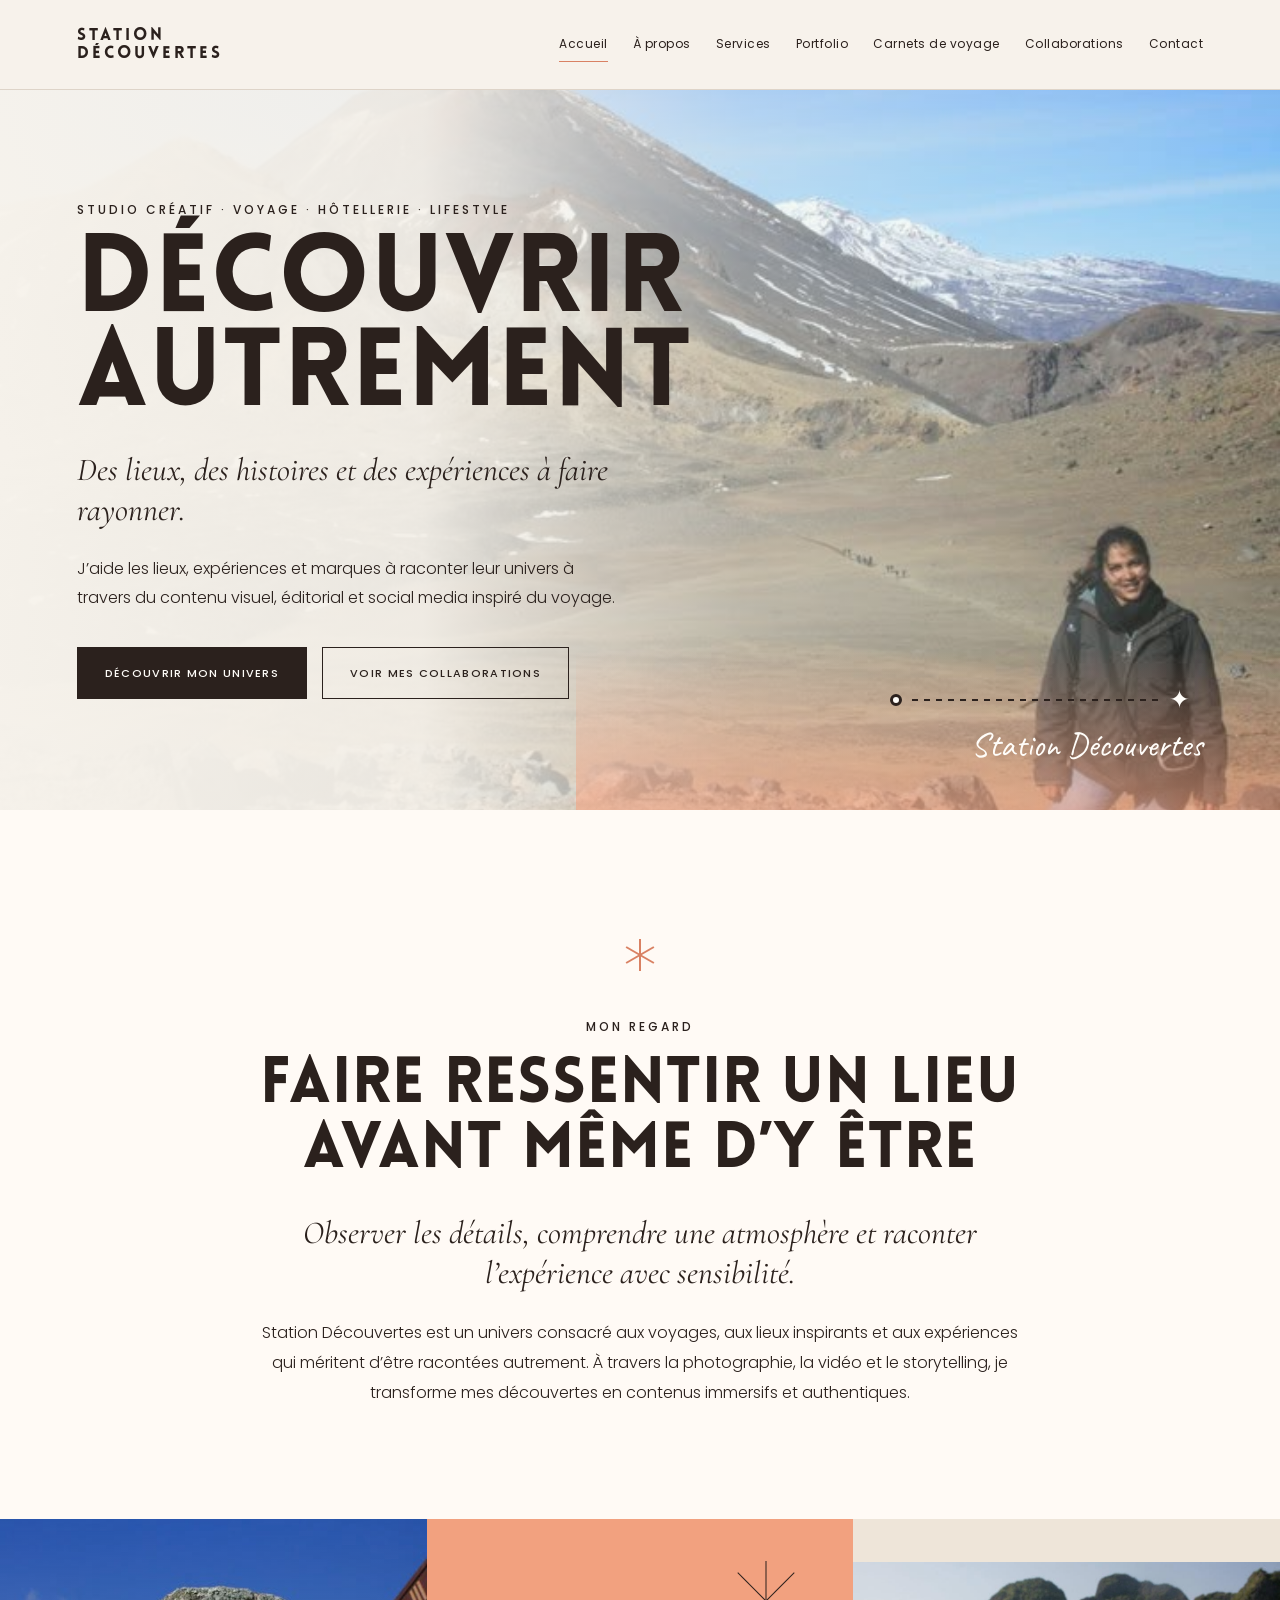
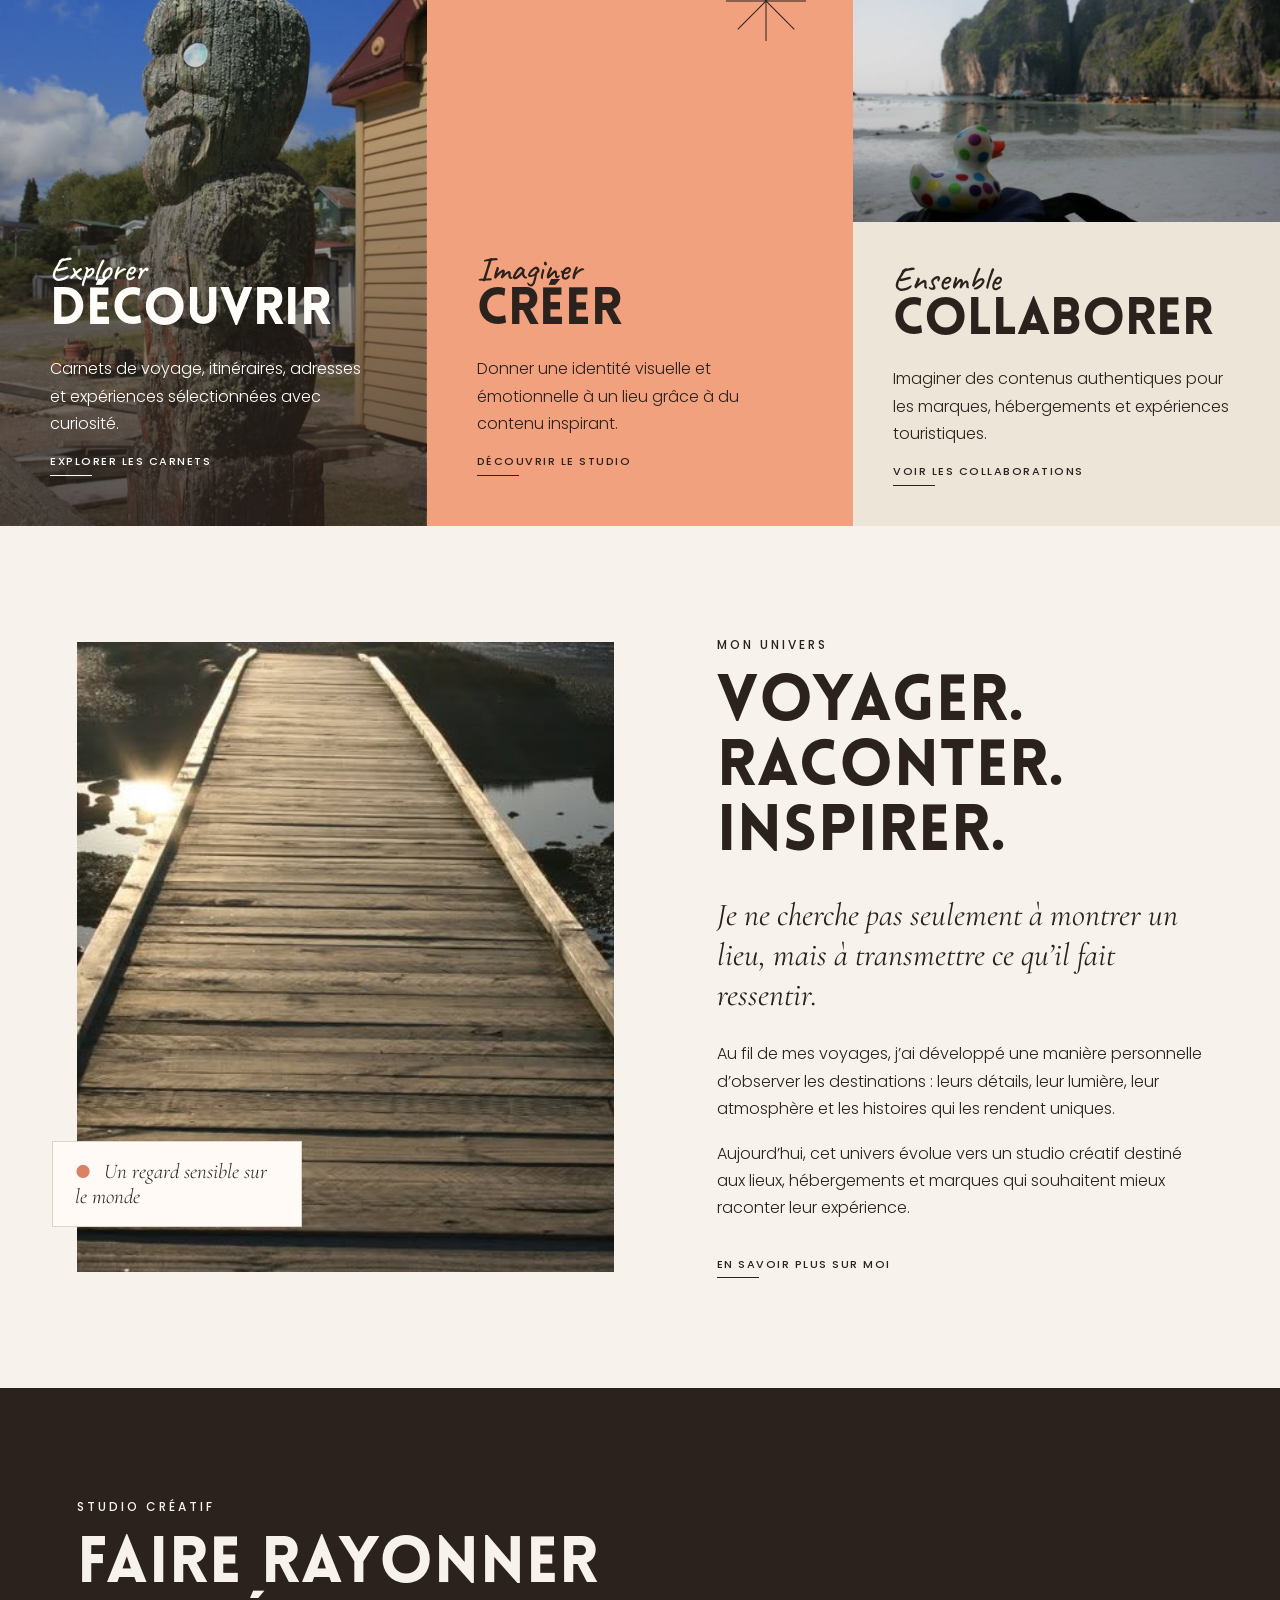
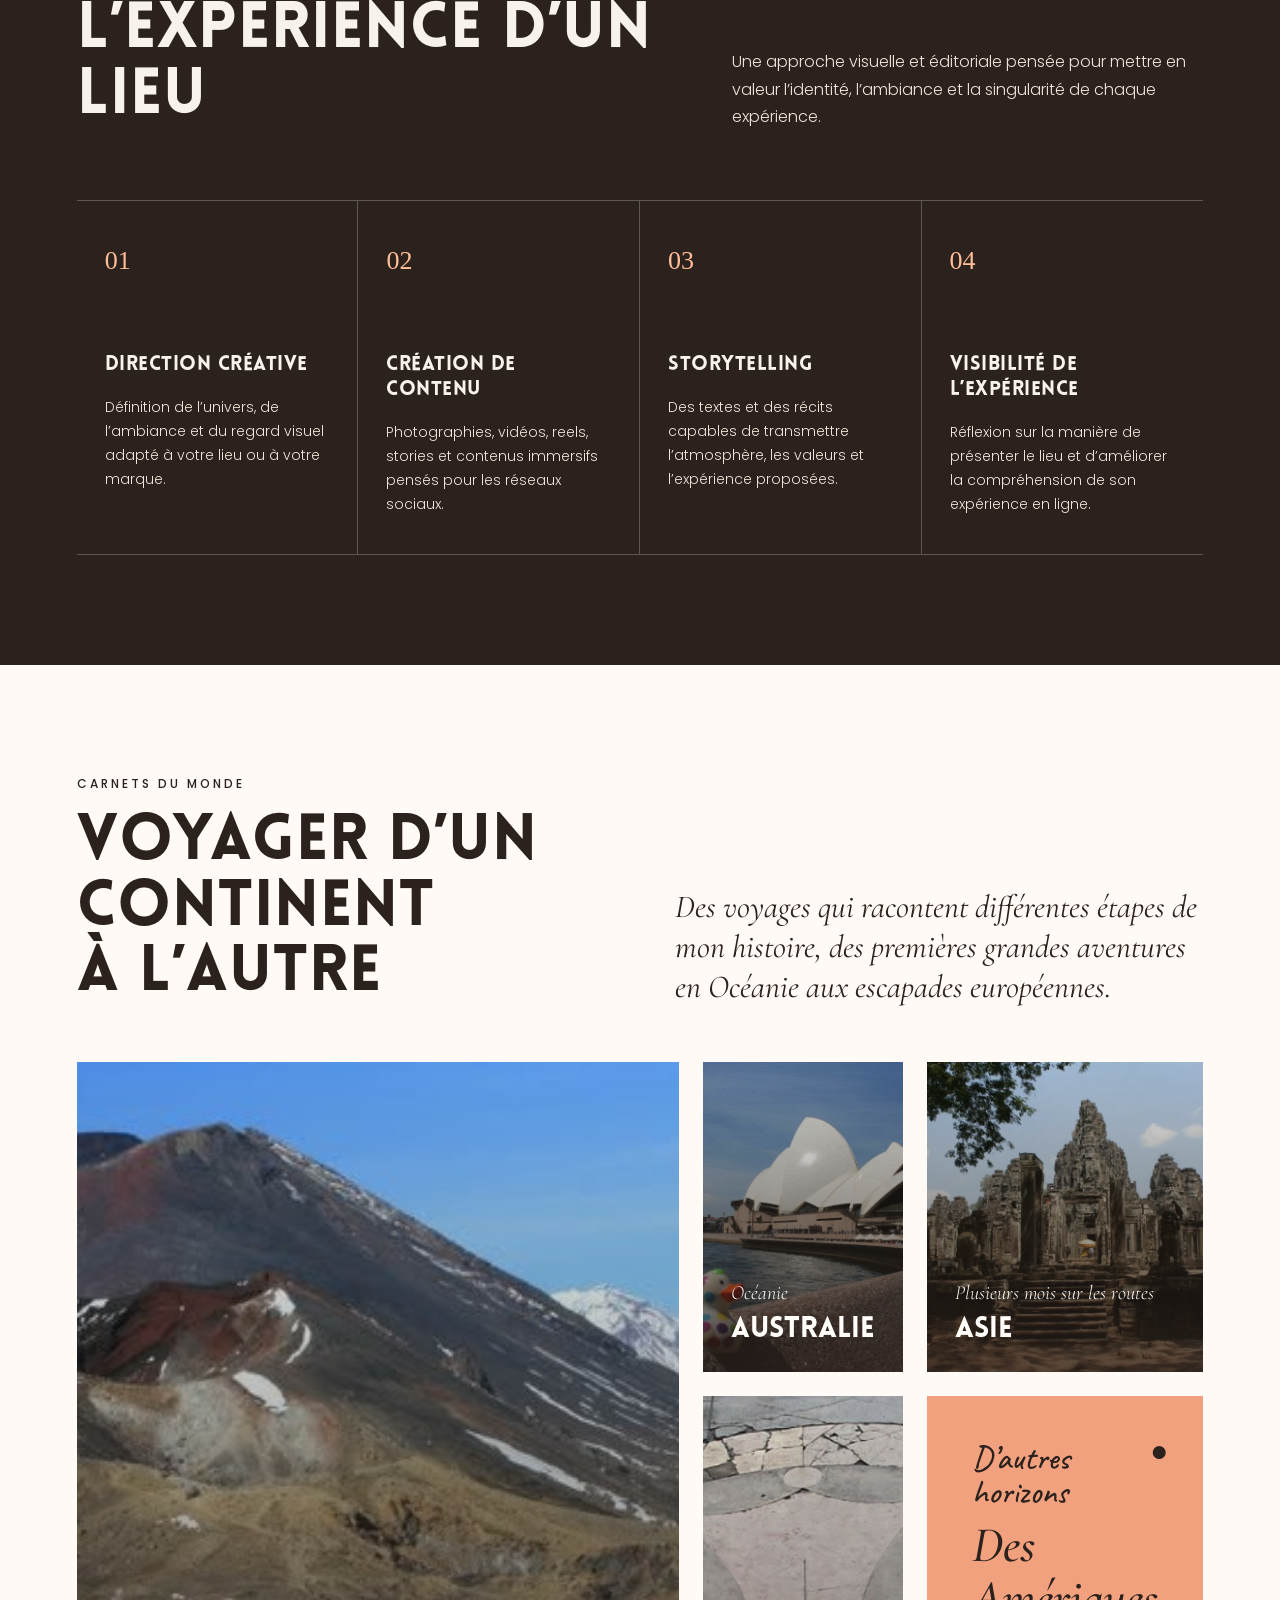
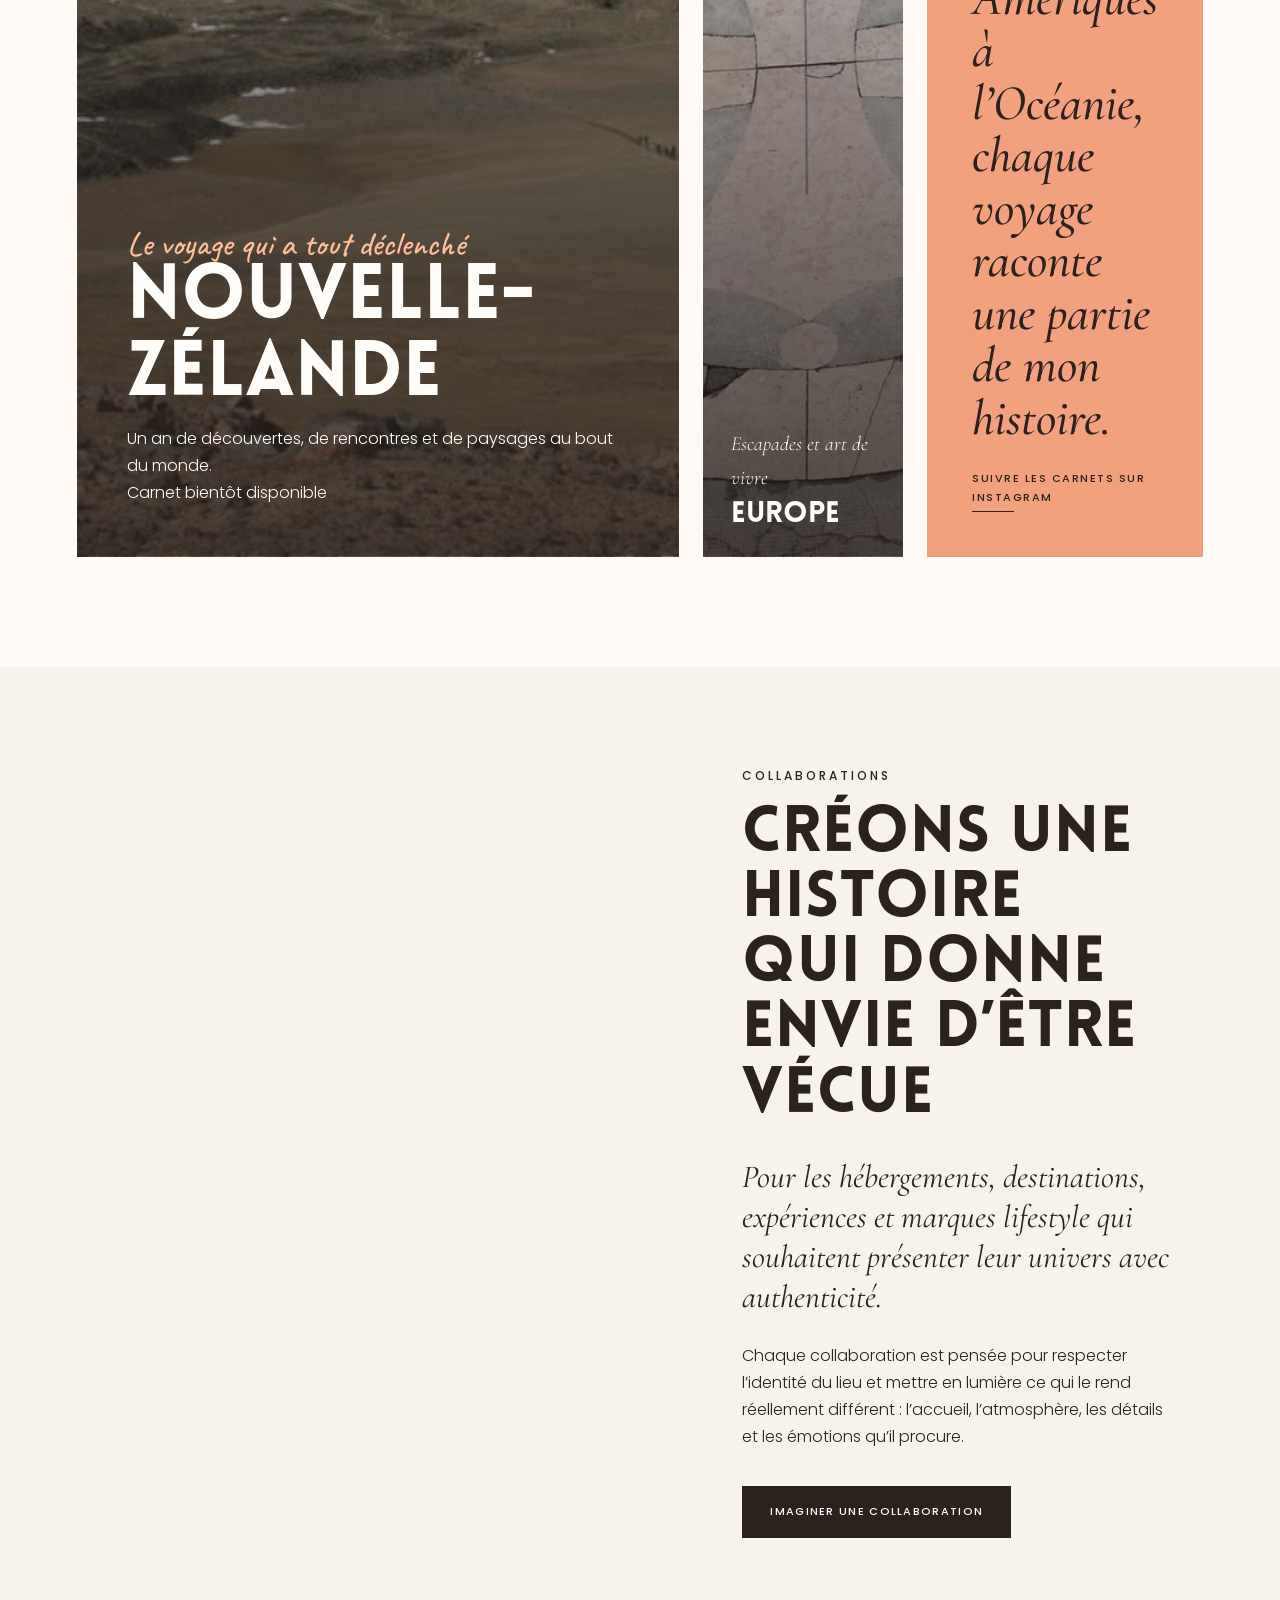
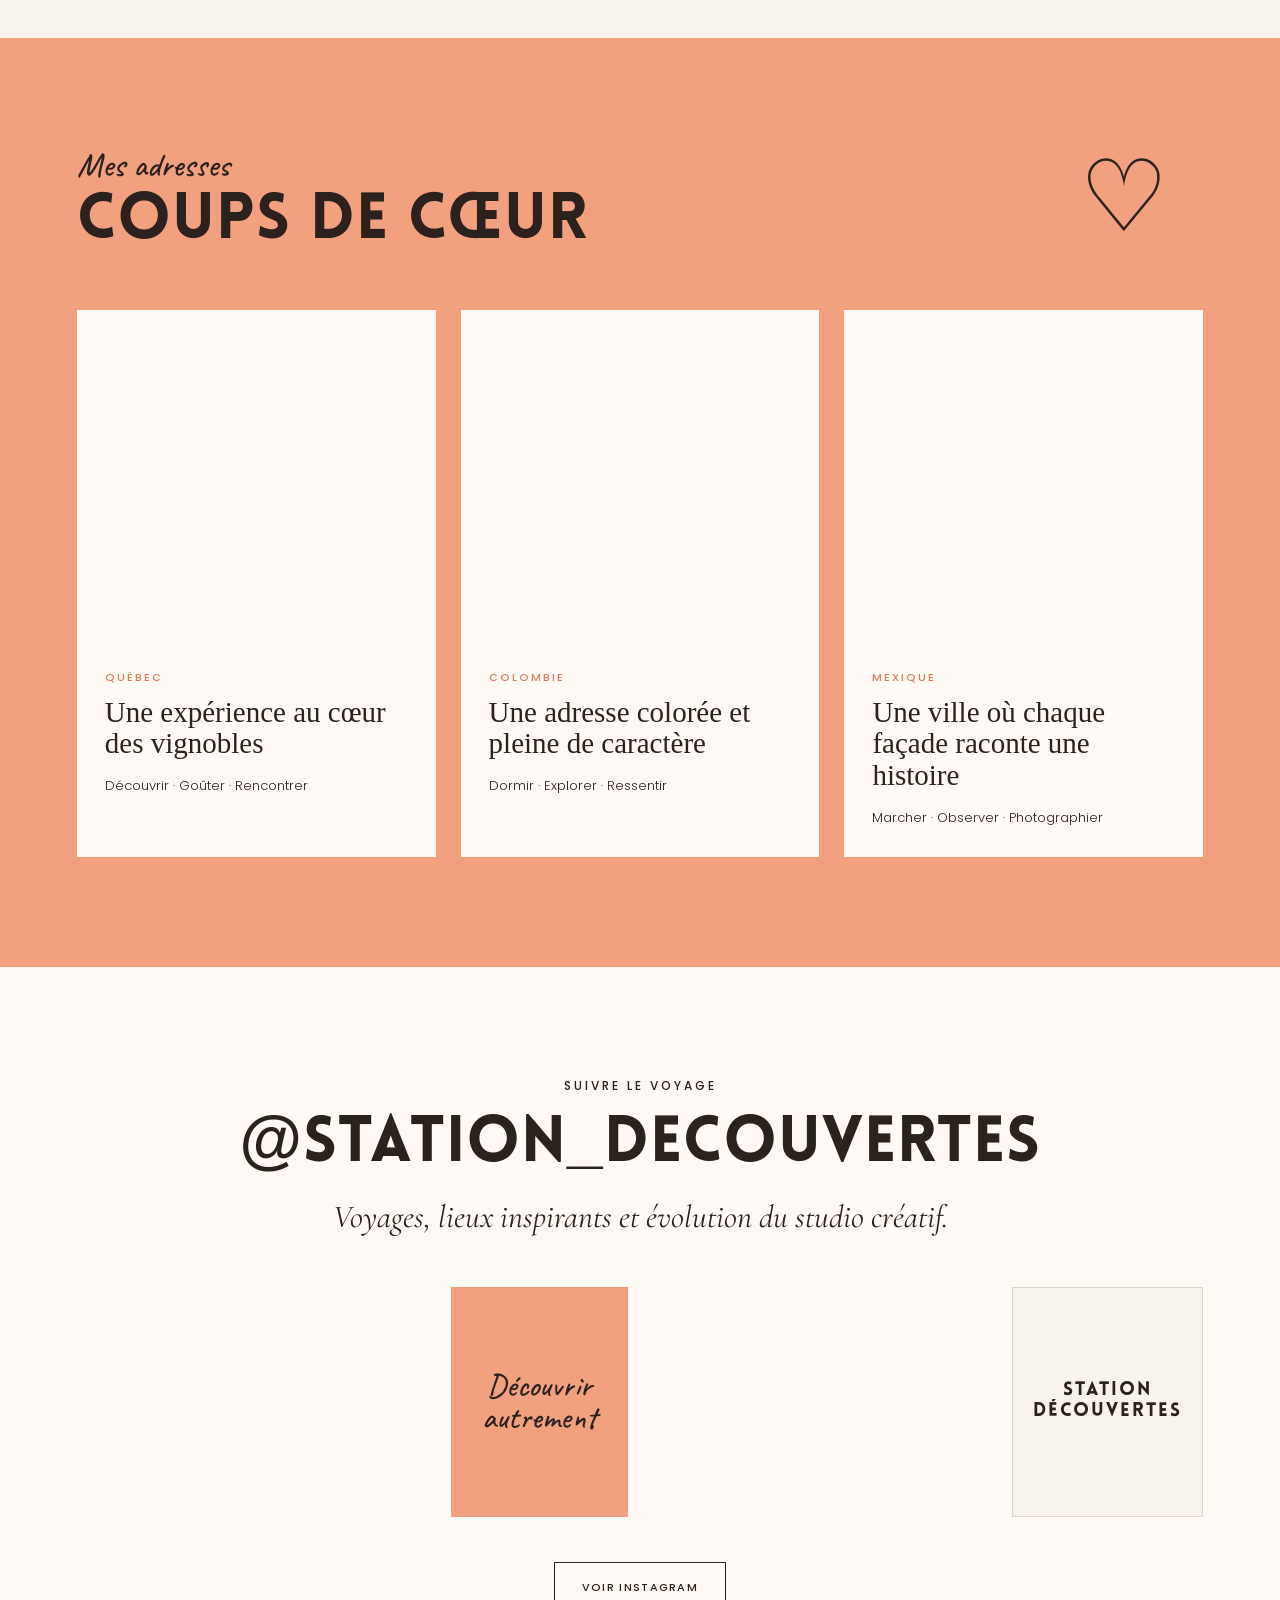
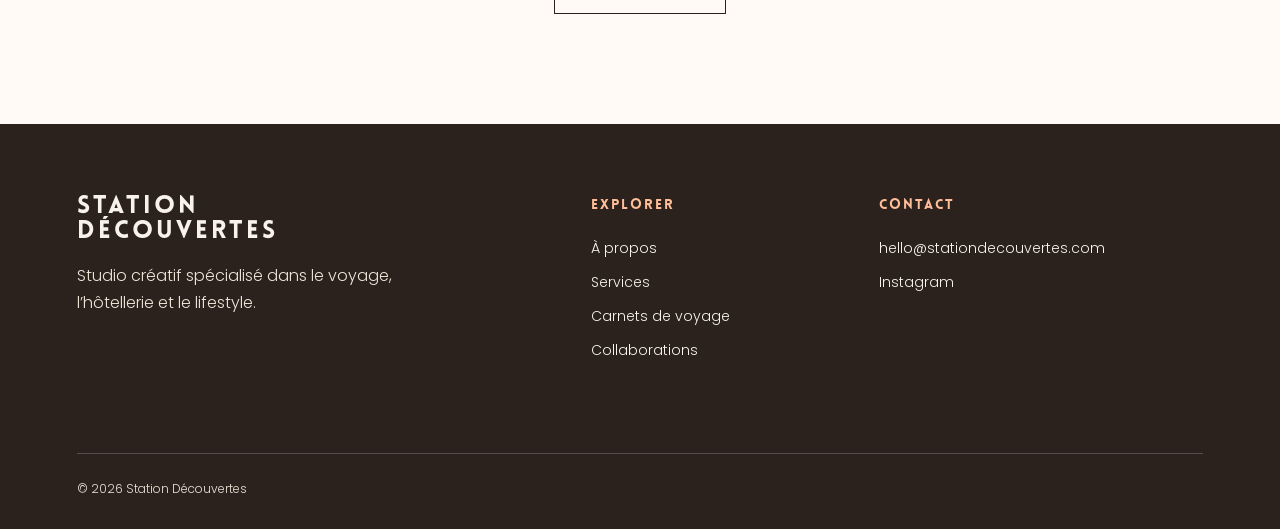
==== commit ab69e9a7: "Update links and messages in index.html Replaced the link to discover the notebook with a message in" ====
--- a/index.html
+++ b/index.html
@@ -331,9 +331,9 @@
               au bout du monde.
             </p>
 
-            <a href="#" class="text-link light-link">
-              Découvrir le carnet
-            </a>
+            <p class="destination-coming-soon">
+              Carnet bientôt disponible
+            </p>
           </div>
         </article>
 
@@ -378,8 +378,13 @@
               une partie de mon histoire.
             </h3>
 
-            <a href="#" class="text-link">
-              Voir tous les carnets
+            <a
+              href="https://www.instagram.com/station_decouvertes/"
+              class="text-link"
+              target="_blank"
+              rel="noopener noreferrer"
+            >
+              Suivre les carnets sur Instagram
             </a>
           </article>
 
--- a/style.css
+++ b/style.css
@@ -1,6 +1,19 @@
 /* --------------------------------------------------
    POLICE LOVELO
 -------------------------------------------------- */
+
+/*
+Ajoute les fichiers Lovelo dans un dossier appelé "fonts".
+
+Exemple :
+
+fonts/
+  Lovelo-Black.woff2
+  Lovelo-LineBold.woff2
+
+Si tu n’as pas encore le fichier Lovelo, le site utilisera
+Poppins temporairement.
+*/
 
 @font-face {
   font-family: "Lovelo";
@@ -229,7 +242,7 @@
       rgba(247, 243, 236, 0.48) 58%,
       rgba(247, 243, 236, 0.05) 100%
     ),
-    url("https://images.unsplash.com/photo-1528127269322-539801943592?auto=format&fit=crop&w=2000&q=90");
+    url("images/tongariro.png");
 
   background-position: center;
   background-size: cover;
@@ -526,7 +539,7 @@
       rgba(43, 33, 29, 0.78),
       rgba(43, 33, 29, 0.05)
     ),
-    url("https://images.unsplash.com/photo-1516026672322-bc52d61a55d5?auto=format&fit=crop&w=1200&q=85");
+    url("images/maori-statue.jpg");
 
   background-position: center;
   background-size: cover;
@@ -588,7 +601,7 @@
 .split-image {
   min-height: 260px;
 
-  background-image: url("https://images.unsplash.com/photo-1566073771259-6a8506099945?auto=format&fit=crop&w=1200&q=85");
+  background-image: url("images/maya-bay.jpg");
   background-position: center;
   background-size: cover;
 }
@@ -620,7 +633,7 @@
 .about-image {
   min-height: 630px;
 
-  background-image: url("https://images.unsplash.com/photo-1500530855697-b586d89ba3ee?auto=format&fit=crop&w=1400&q=90");
+  background-image: url("images/traverser.jpg");
   background-position: center;
   background-size: cover;
 }
@@ -787,14 +800,14 @@
   background-size: cover;
 }
 
-.destination-colombia {
+.destination-new-zealand {
   background-image:
     linear-gradient(
       to top,
       rgba(43, 33, 29, 0.82),
       rgba(43, 33, 29, 0.05)
     ),
-    url("https://images.unsplash.com/photo-1599946347371-68eb71b16afc?auto=format&fit=crop&w=1400&q=90");
+    url("images/tongariro.png");
 }
 
 .destination-content h3 {
@@ -837,30 +850,41 @@
   font-style: italic;
 }
 
-.destination-mexico {
+.destination-australia {
   background-image:
     linear-gradient(
       to top,
       rgba(43, 33, 29, 0.75),
       rgba(43, 33, 29, 0.05)
     ),
-    url("https://images.unsplash.com/photo-1512813195386-6cf811ad3542?auto=format&fit=crop&w=900&q=85");
-}
-
-.destination-quebec {
+    url("images/opera-sydney2.jpg");
+}
+
+.destination-asia {
   background-image:
     linear-gradient(
       to top,
       rgba(43, 33, 29, 0.75),
       rgba(43, 33, 29, 0.05)
     ),
-    url("https://images.unsplash.com/photo-1519178614-68673b201f36?auto=format&fit=crop&w=900&q=85");
-}
+    url("images/angkor-cambodia.jpg");
+}
+
+.destination-europe {
+  background-image:
+    linear-gradient(
+      to top,
+      rgba(43, 33, 29, 0.75),
+      rgba(43, 33, 29, 0.05)
+    ),
+    url("images/croix-occitane.jpg");
+}
+
 
 .destination-text-card {
   position: relative;
-  grid-column: span 2;
-  min-height: 316px;
+  grid-column: auto;
+  min-height: 310px;
   padding: 45px;
 
   display: flex;
@@ -1319,7 +1343,7 @@
         rgba(247, 243, 236, 0.88) 60%,
         rgba(247, 243, 236, 0.28) 100%
       ),
-      url("https://images.unsplash.com/photo-1528127269322-539801943592?auto=format&fit=crop&w=1600&q=85");
+      url("images/tongariro.png");
   }
 
   .hero-route {
@@ -1444,7 +1468,7 @@
         rgba(247, 243, 236, 0.96) 38%,
         rgba(247, 243, 236, 0.25) 100%
       ),
-      url("https://images.unsplash.com/photo-1528127269322-539801943592?auto=format&fit=crop&w=1000&q=85");
+      url("images/tongariro.png");
 
     background-position: 62% center;
   }
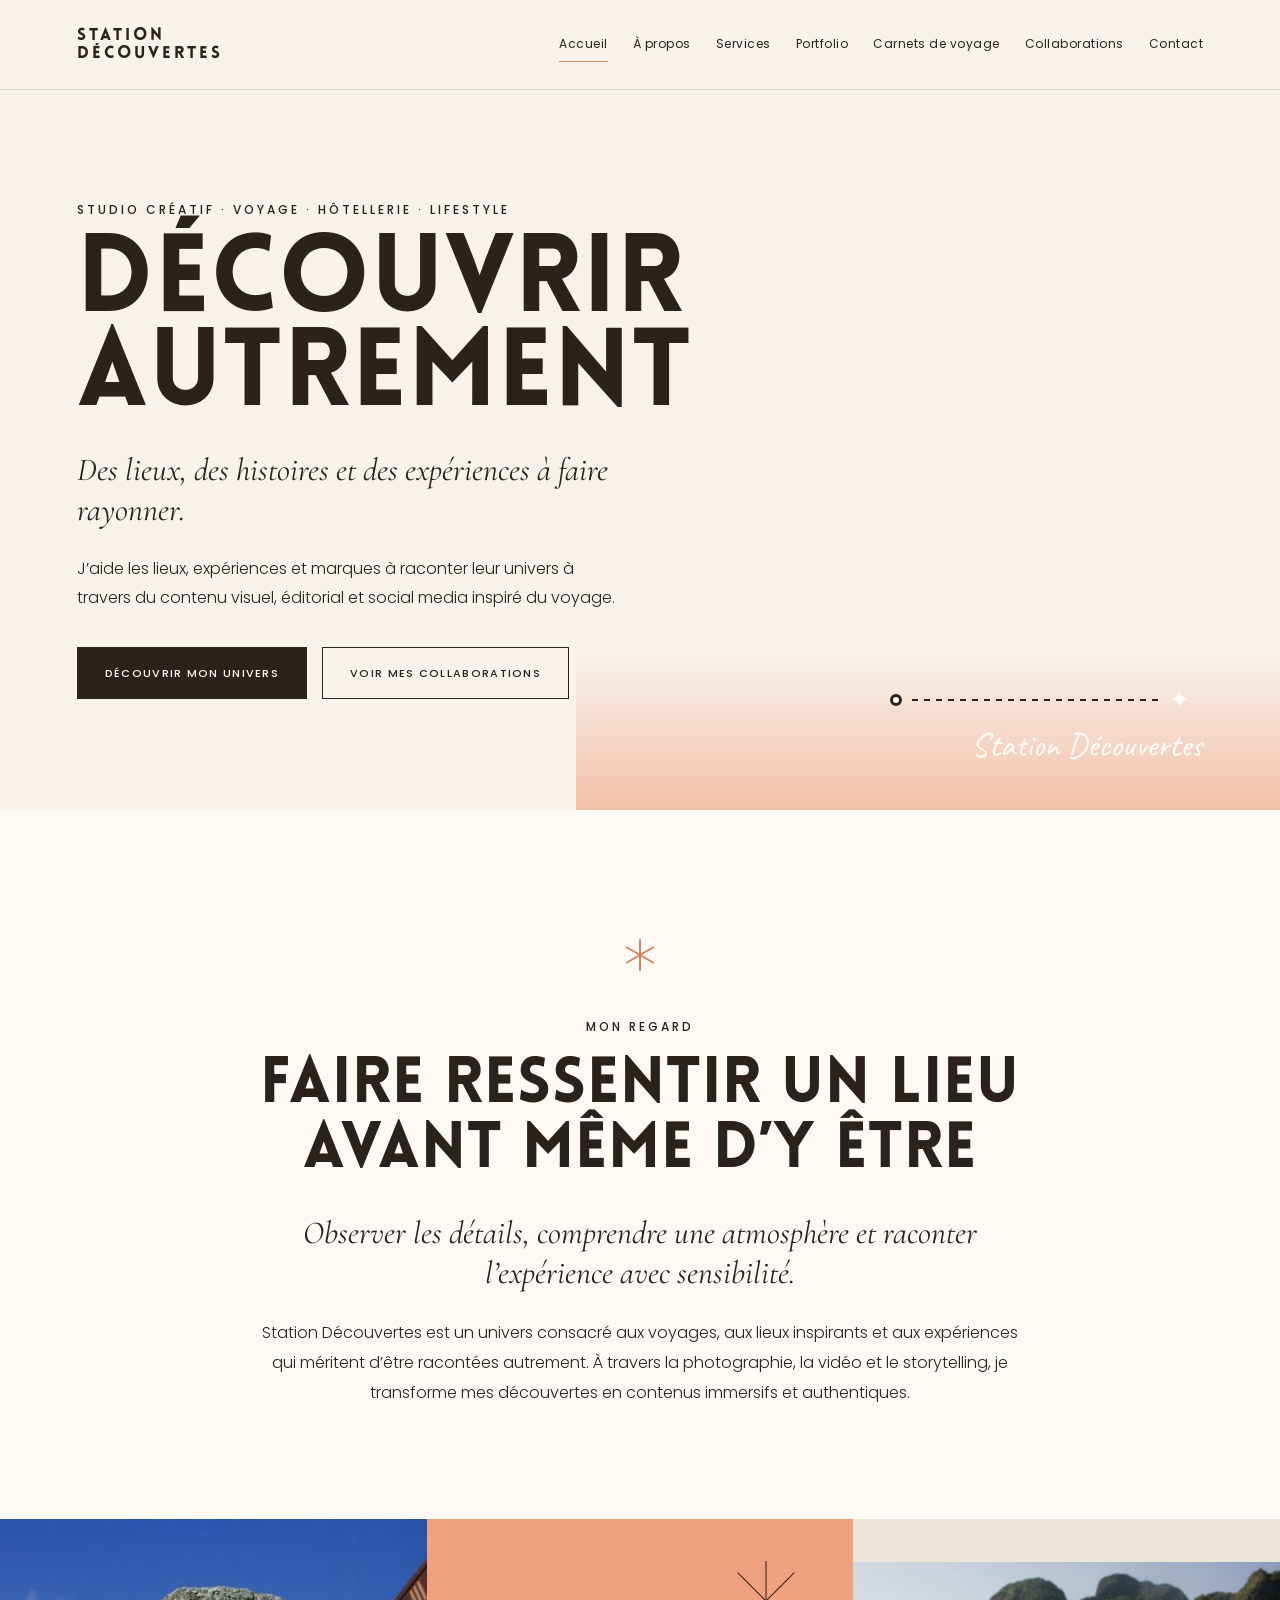
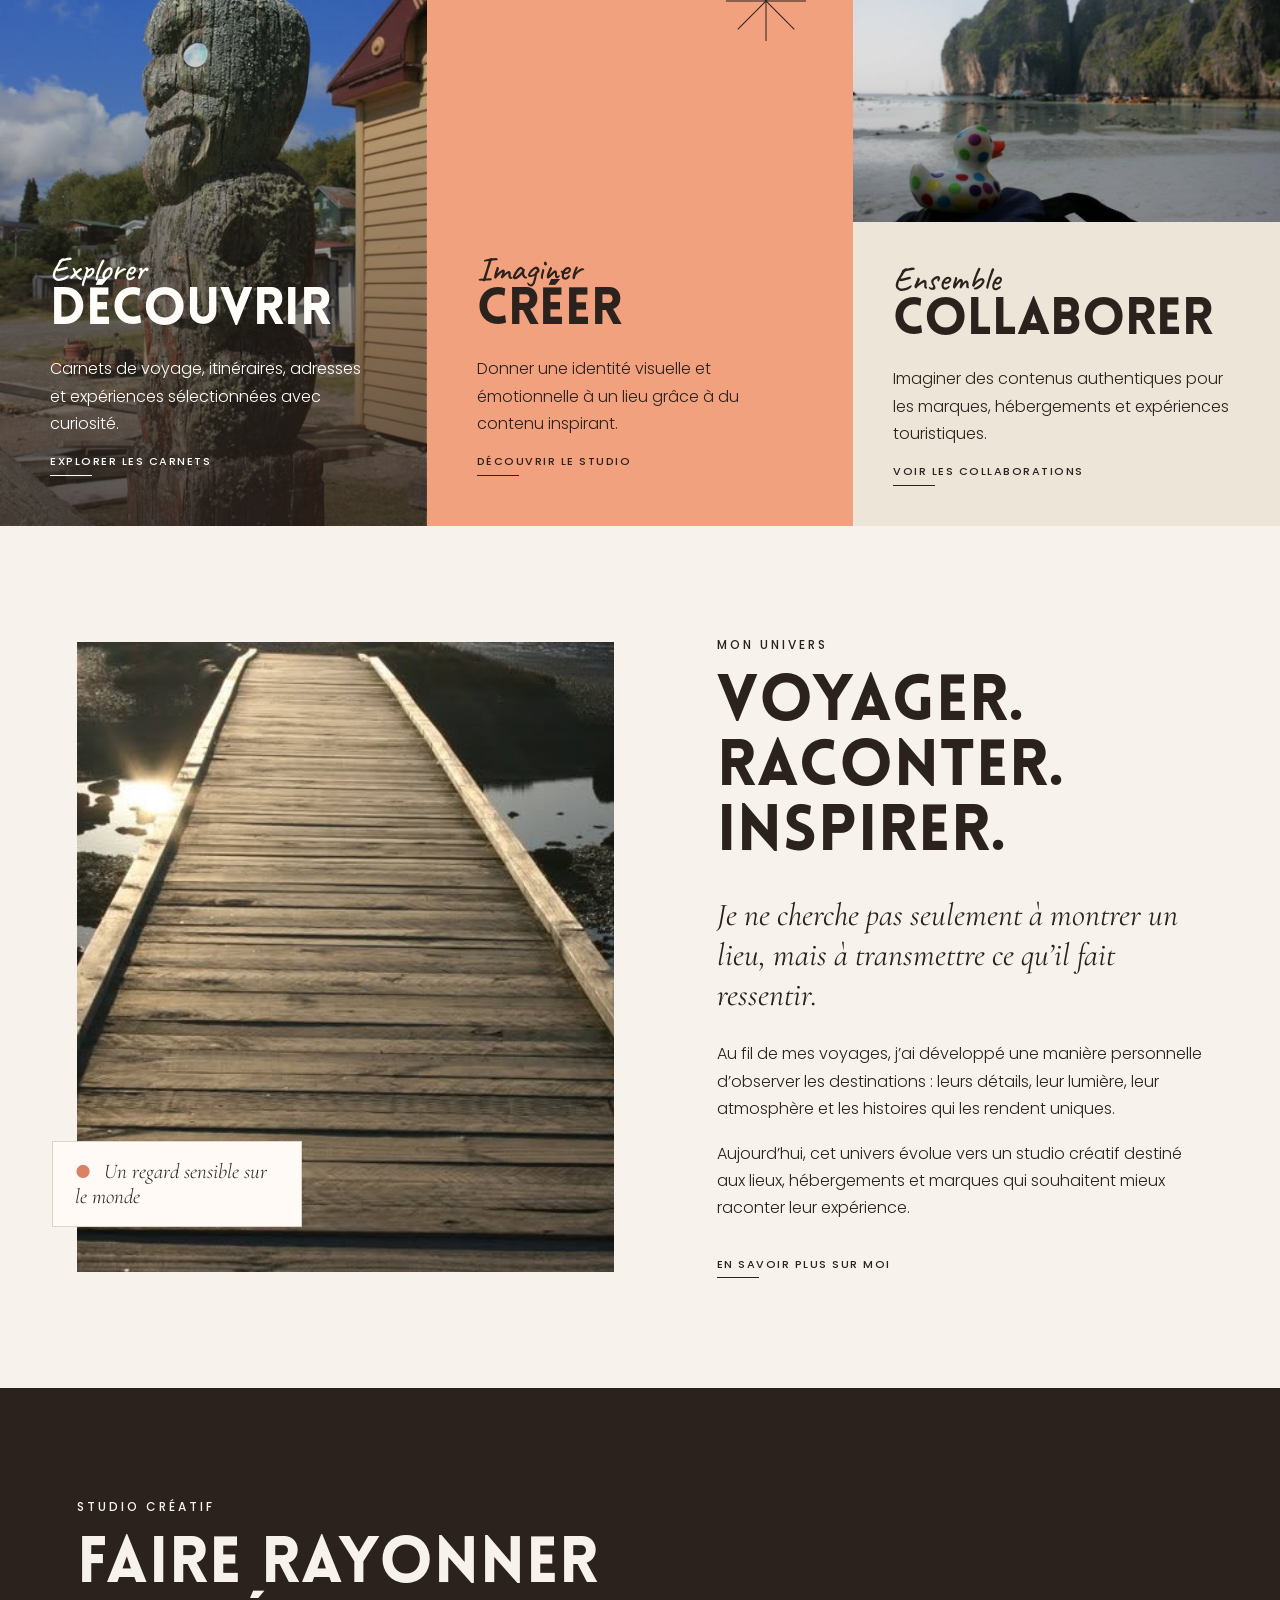
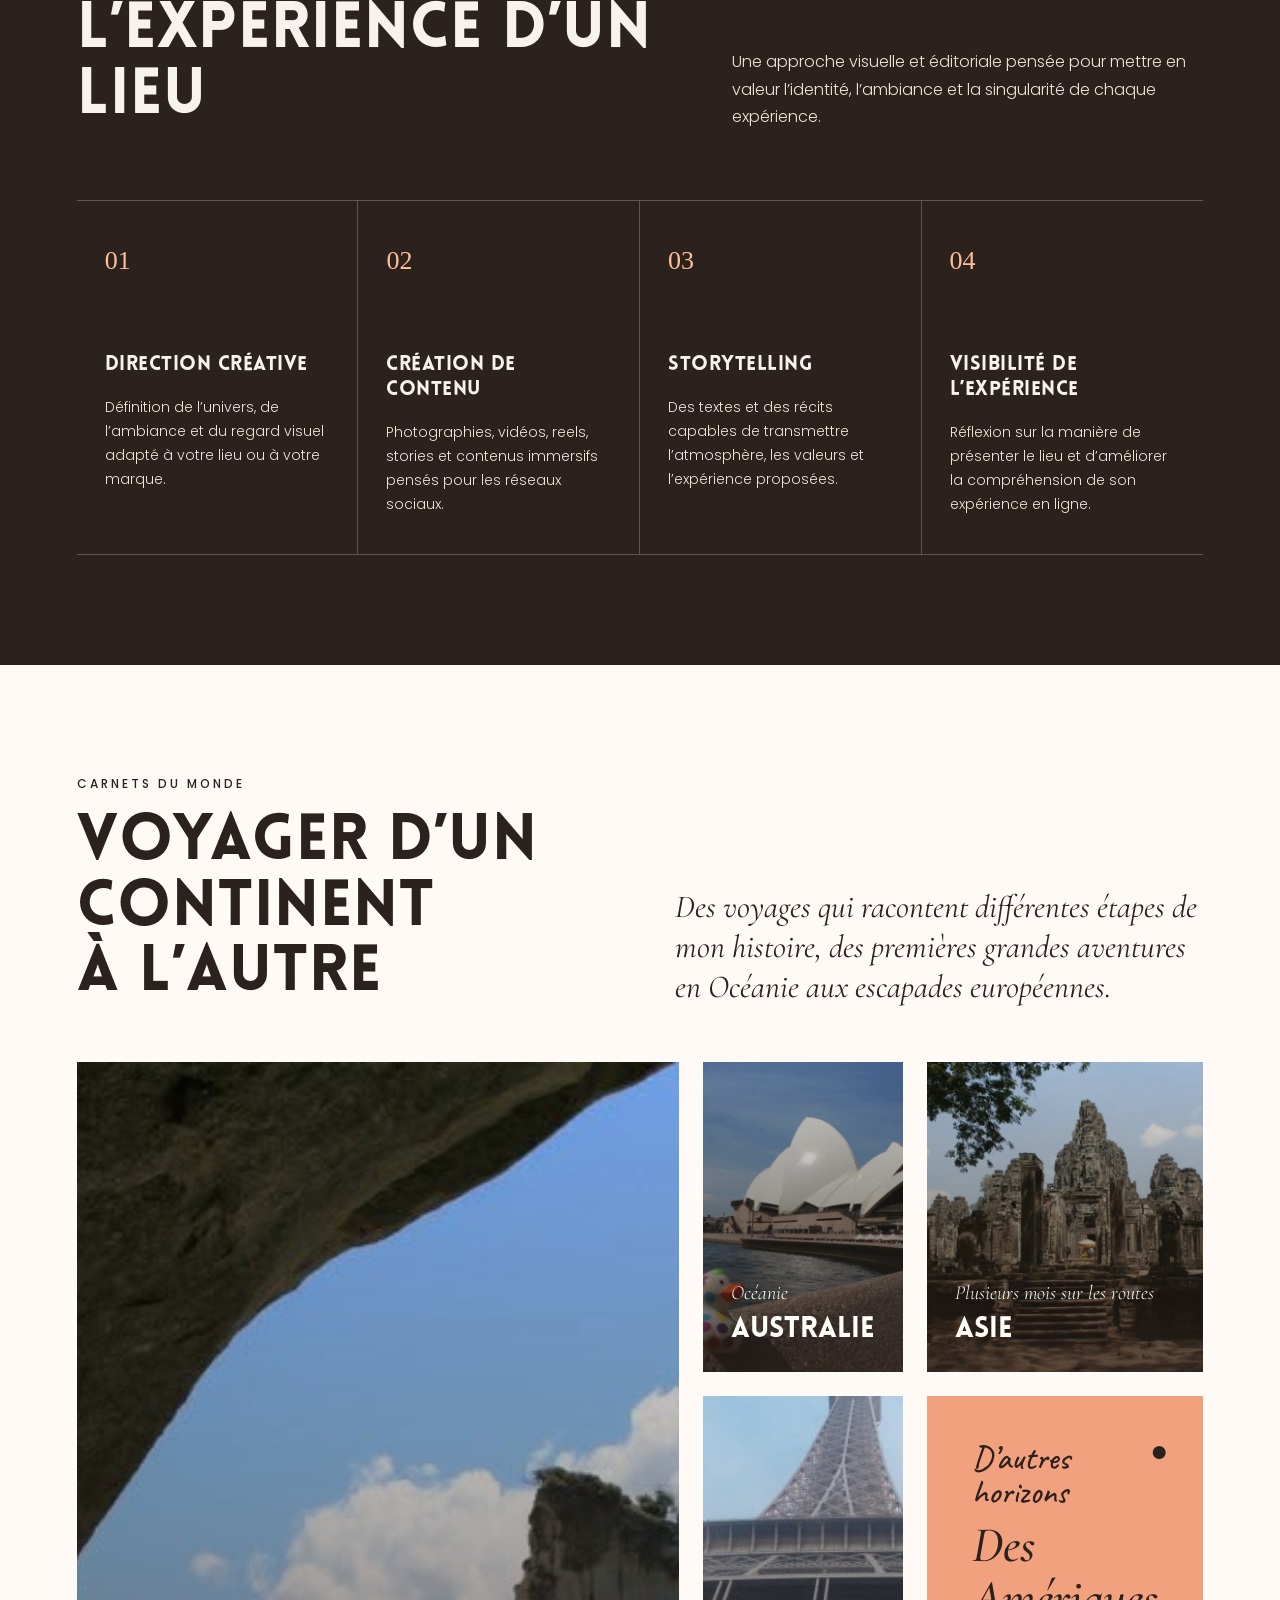
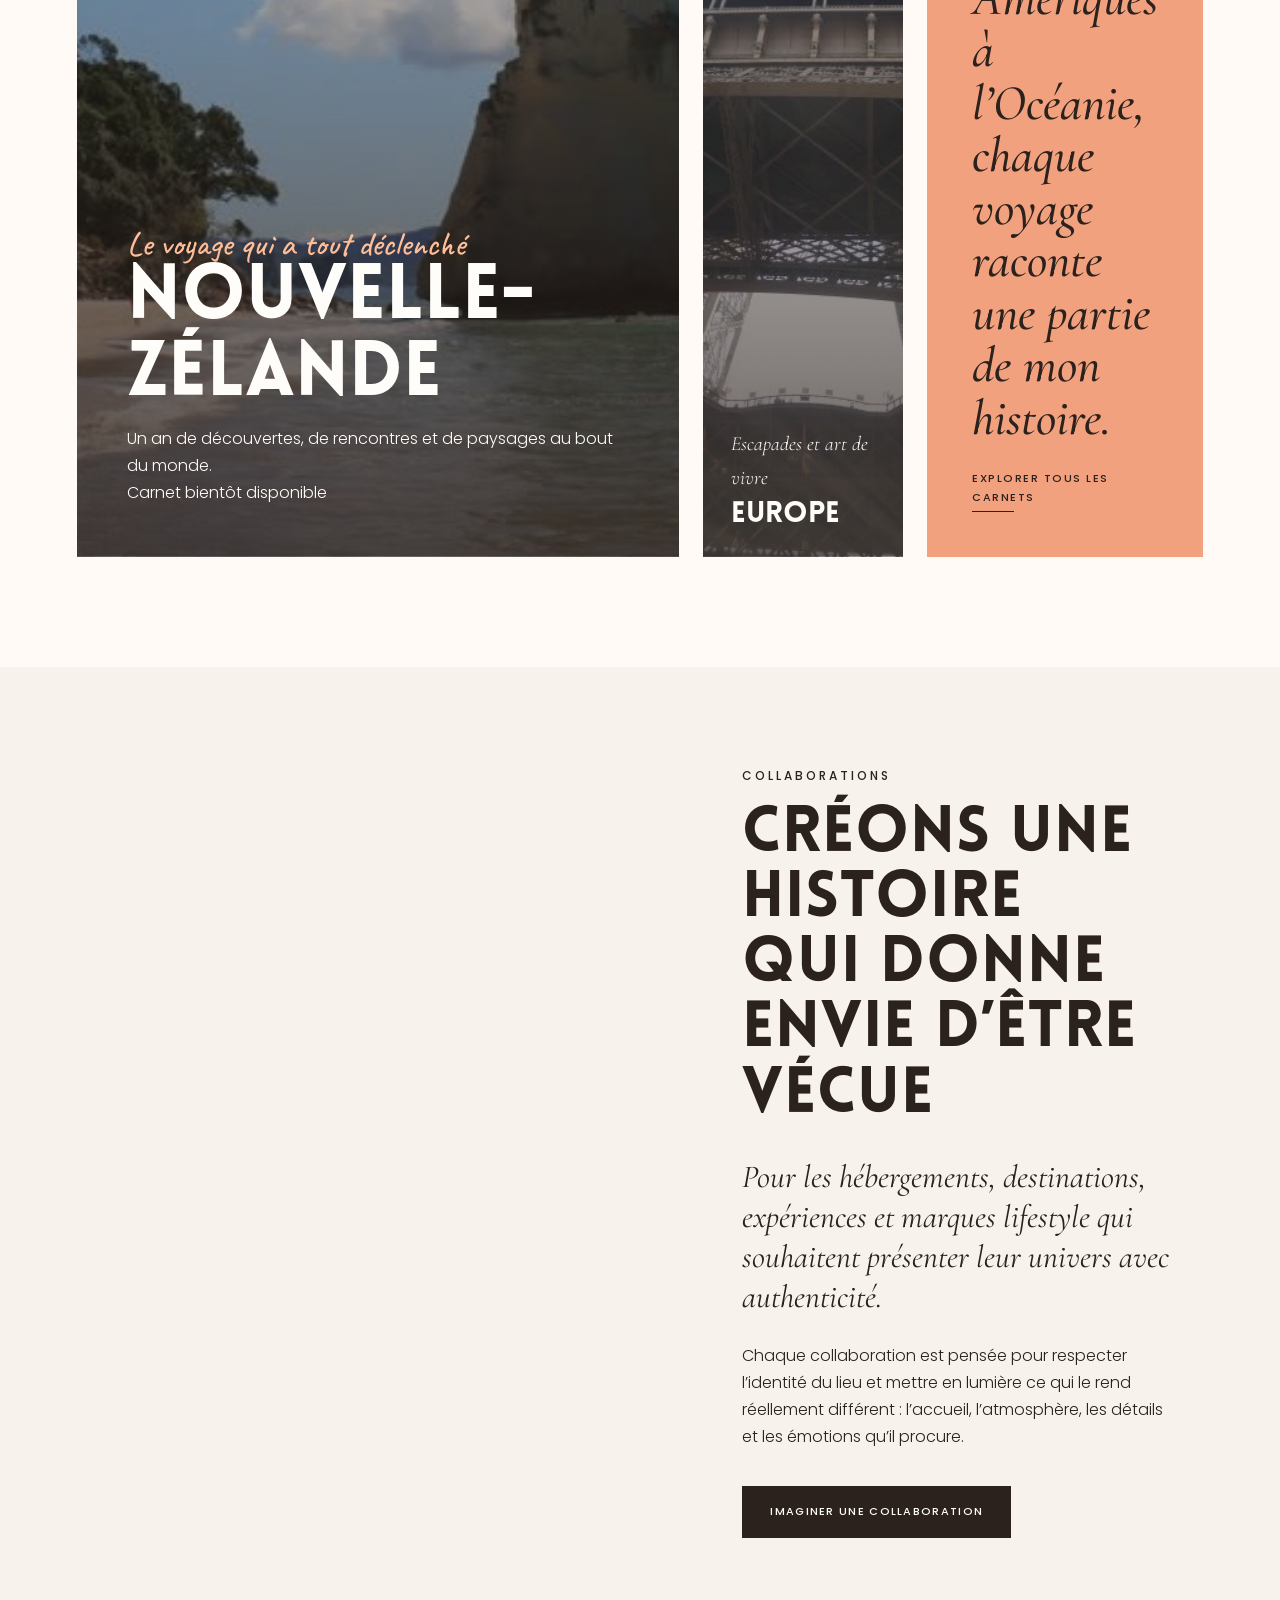
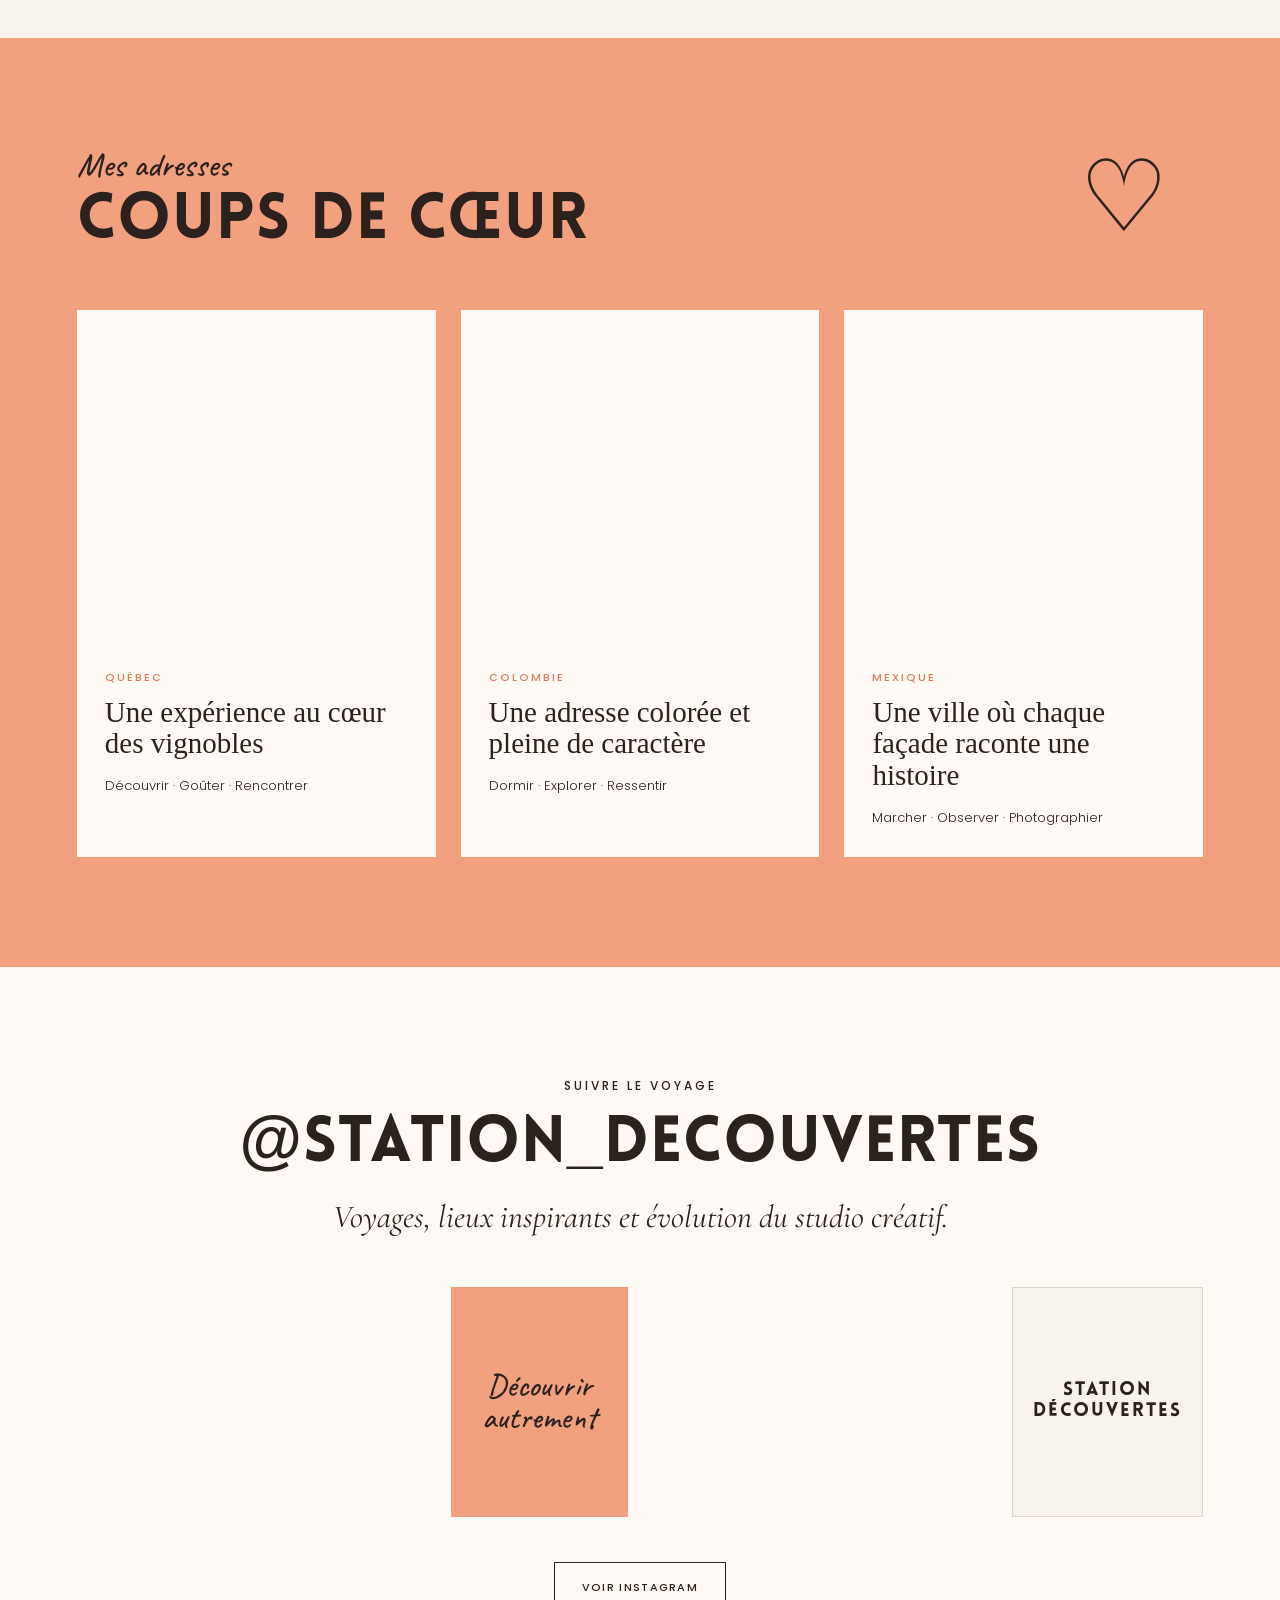
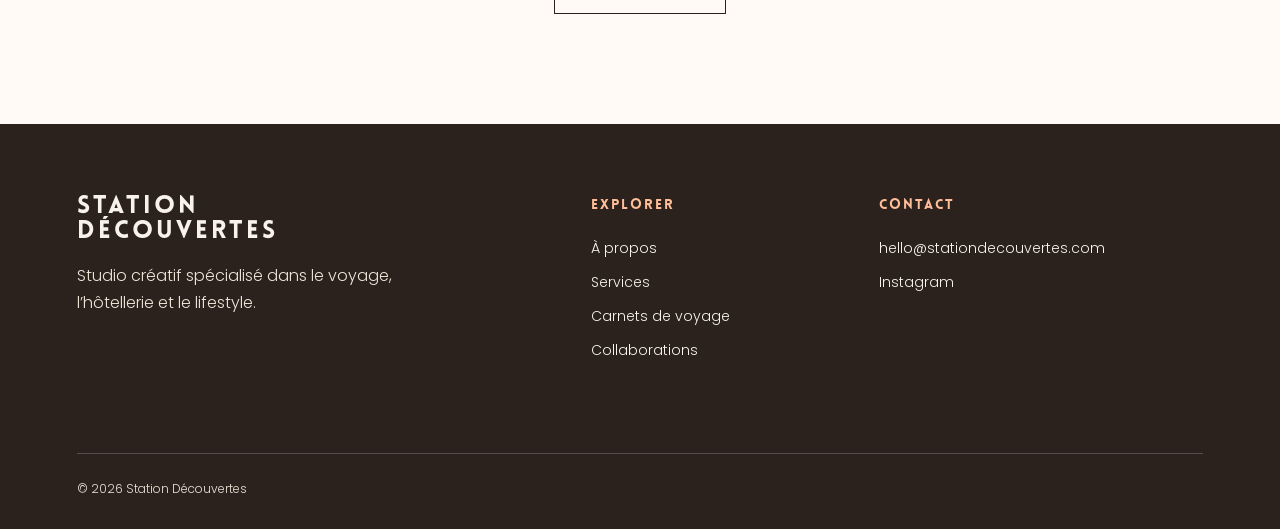
==== commit f38822c5: "Update links to carnets.html in index.html" ====
--- a/index.html
+++ b/index.html
@@ -38,7 +38,7 @@
       <a href="univers.html">À propos</a>
       <a href="#services">Services</a>
       <a href="#portfolio">Portfolio</a>
-      <a href="#carnets">Carnets de voyage</a>
+      <a href="carnets.html">Carnets de voyage</a>
       <a href="#collaborations">Collaborations</a>
       <a href="#contact">Contact</a>
     </nav>
@@ -135,7 +135,7 @@
             sélectionnées avec curiosité.
           </p>
 
-          <a href="#carnets" class="text-link light-link">
+          <a href="carnets.html" class="text-link light-link">
             Explorer les carnets
           </a>
         </div>
@@ -378,13 +378,8 @@
               une partie de mon histoire.
             </h3>
 
-            <a
-              href="https://www.instagram.com/station_decouvertes/"
-              class="text-link"
-              target="_blank"
-              rel="noopener noreferrer"
-            >
-              Suivre les carnets sur Instagram
+            <a href="carnets.html" class="text-link">
+              Explorer tous les carnets
             </a>
           </article>
 
@@ -548,7 +543,7 @@
 
       <a href="univers.html">À propos</a>
       <a href="#services">Services</a>
-      <a href="#carnets">Carnets de voyage</a>
+      <a href="carnets.html">Carnets de voyage</a>
       <a href="#collaborations">Collaborations</a>
     </div>
 
--- a/style.css
+++ b/style.css
@@ -807,7 +807,7 @@
       rgba(43, 33, 29, 0.82),
       rgba(43, 33, 29, 0.05)
     ),
-    url("images/tongariro.png");
+    url("images/nz.jpg");
 }
 
 .destination-content h3 {
@@ -877,7 +877,7 @@
       rgba(43, 33, 29, 0.75),
       rgba(43, 33, 29, 0.05)
     ),
-    url("images/croix-occitane.jpg");
+    url("images/paris-eiffel.jpg");
 }
 
 
